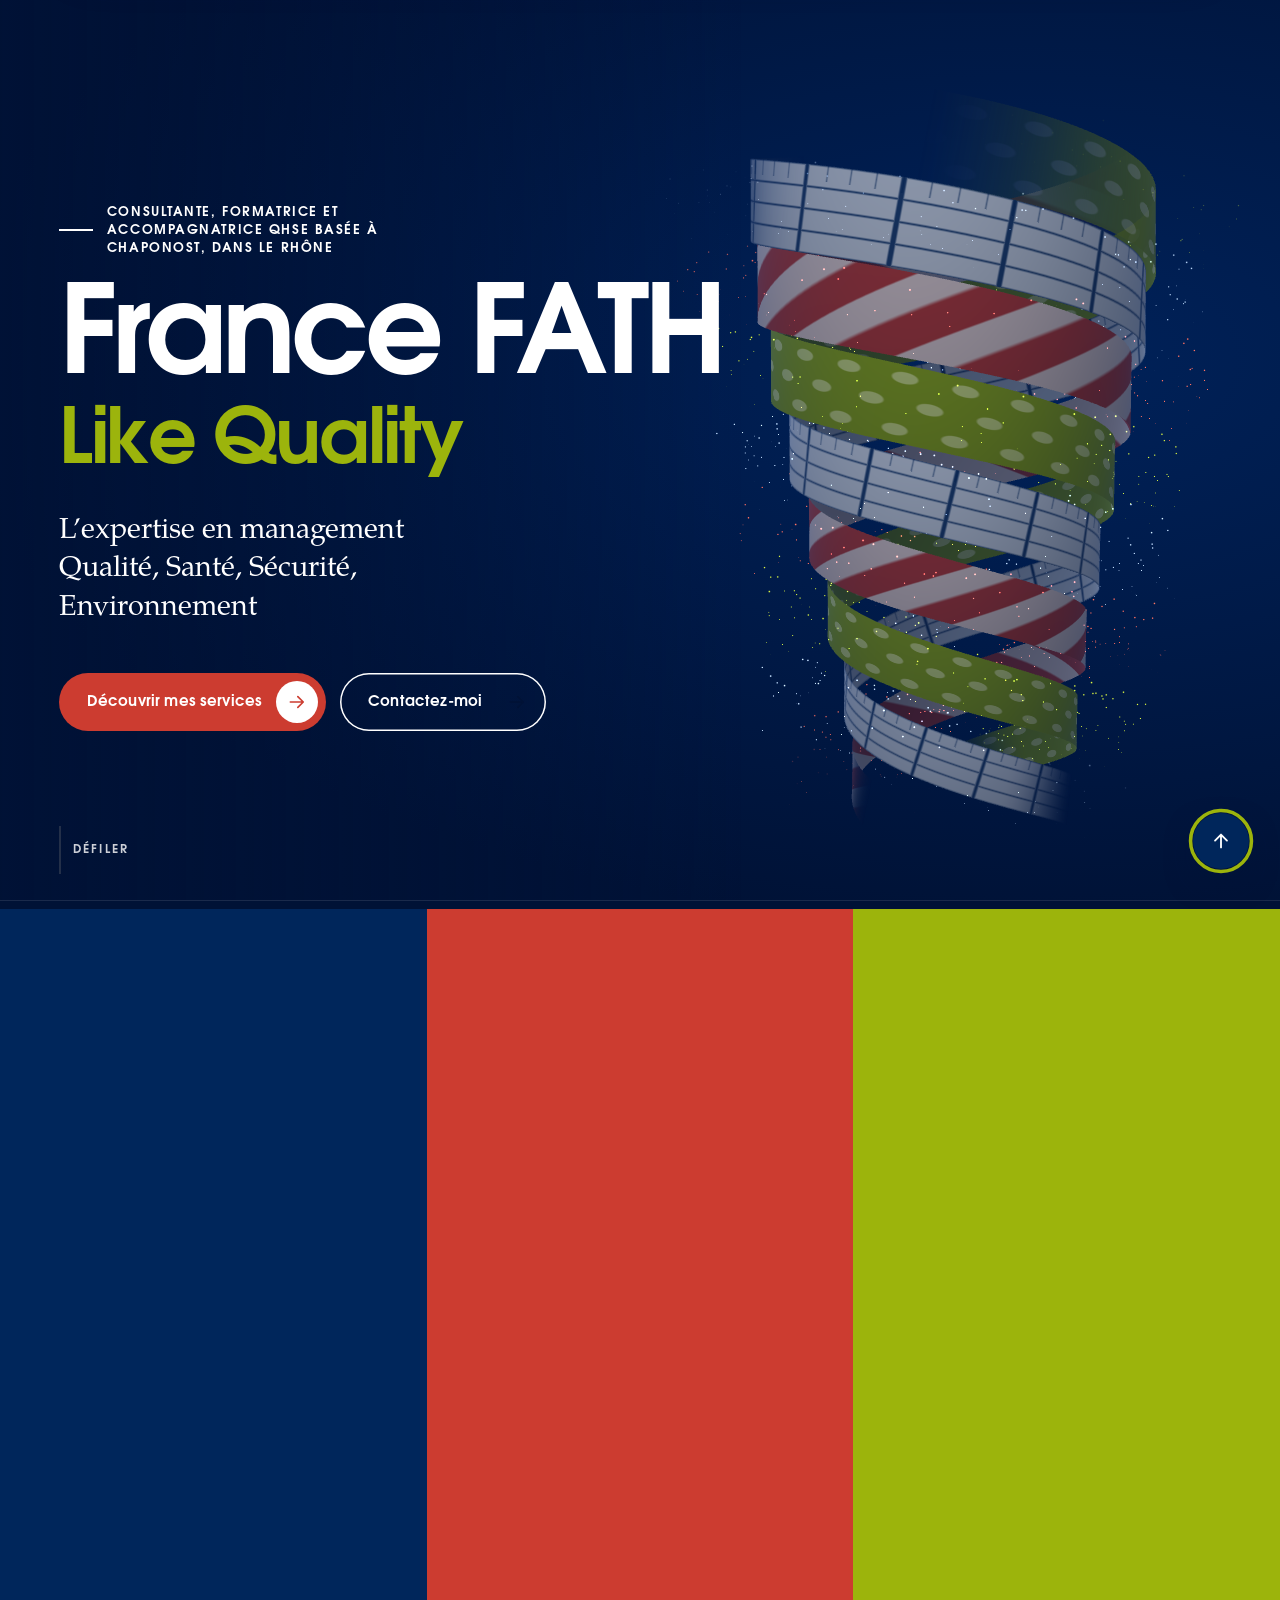
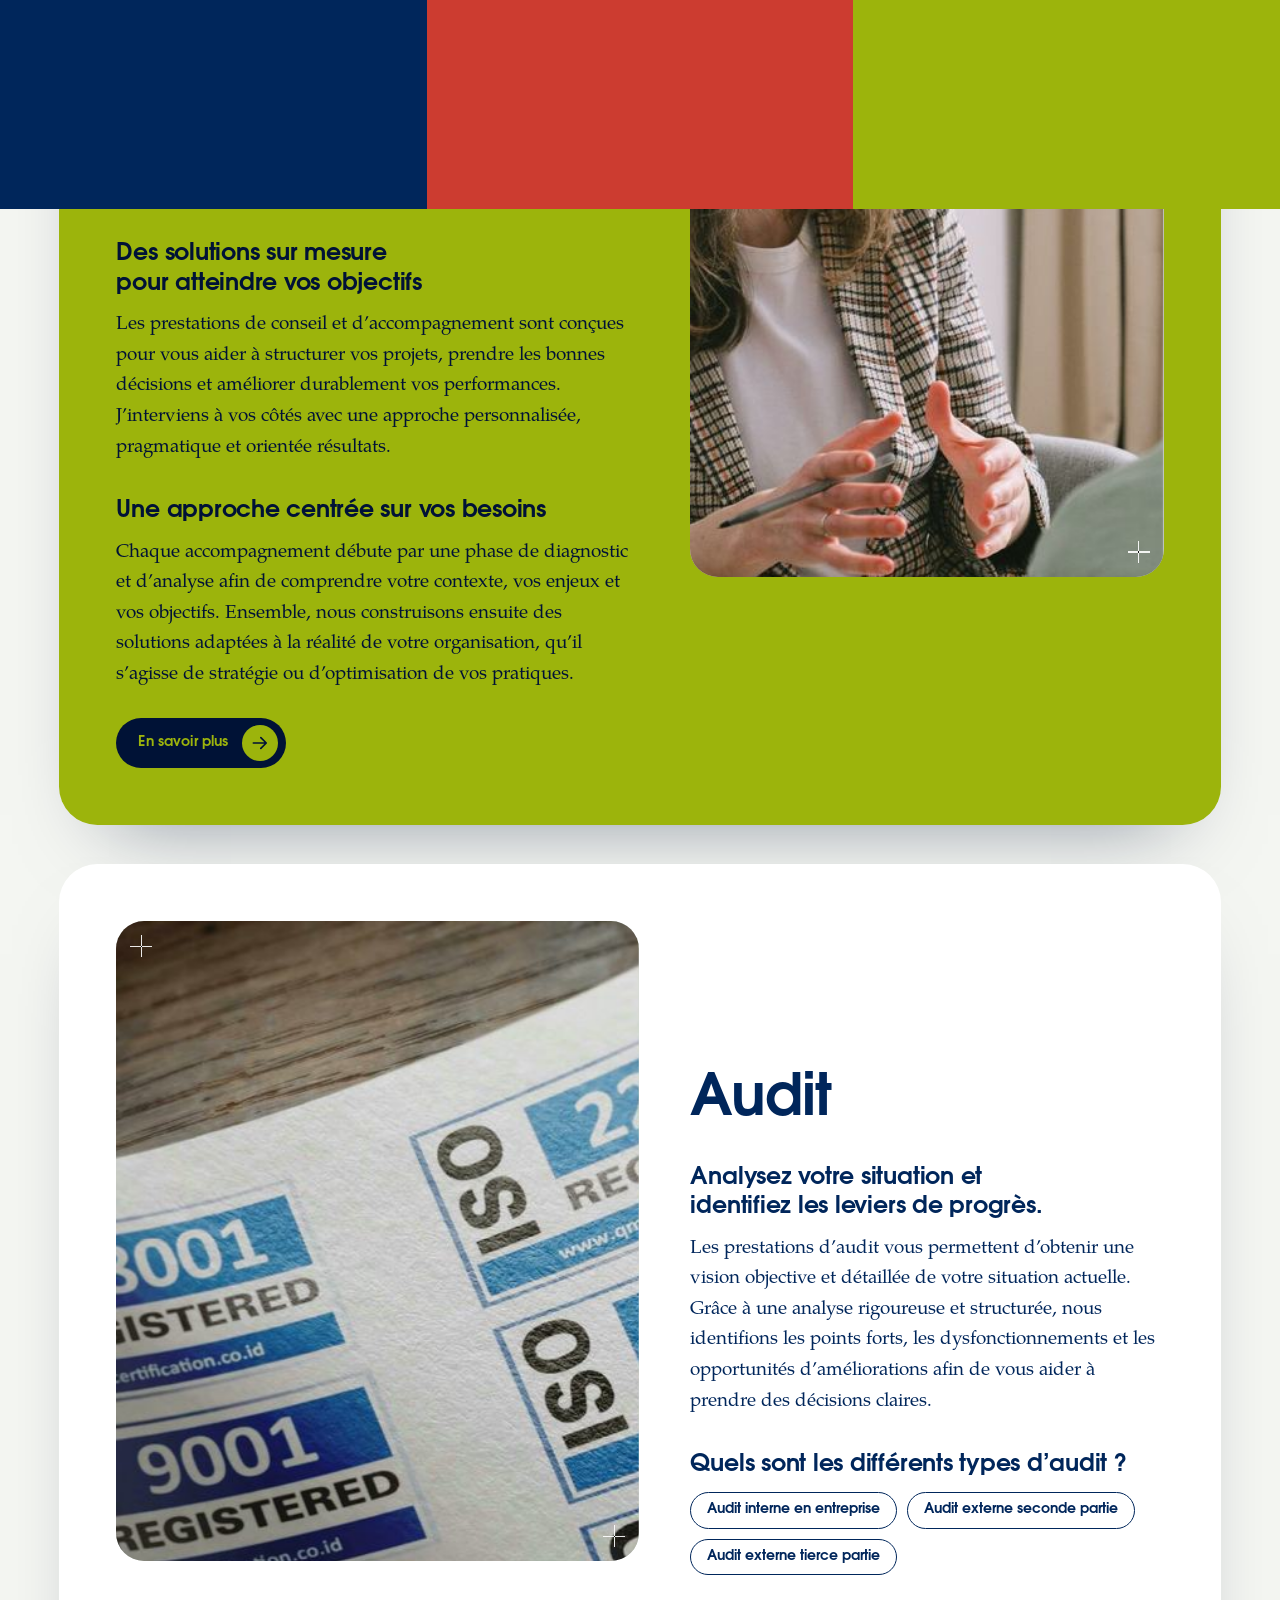
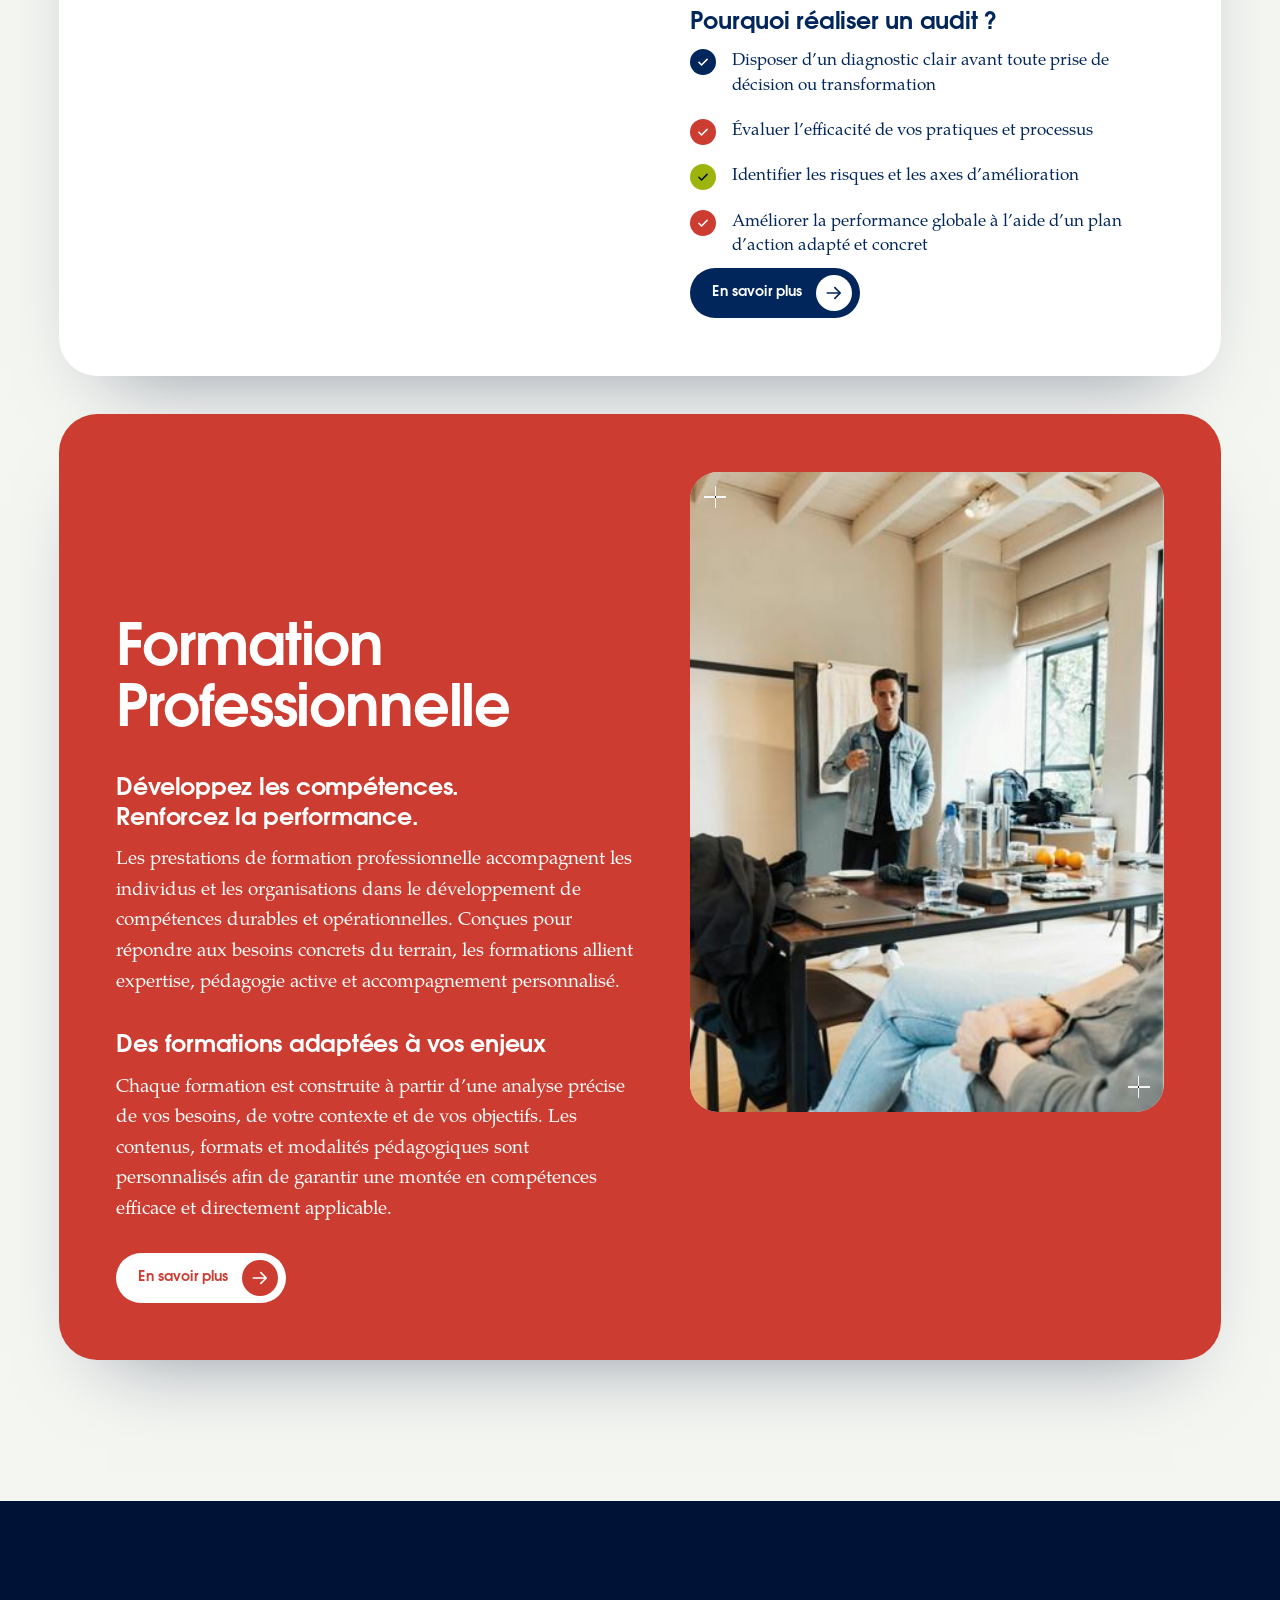
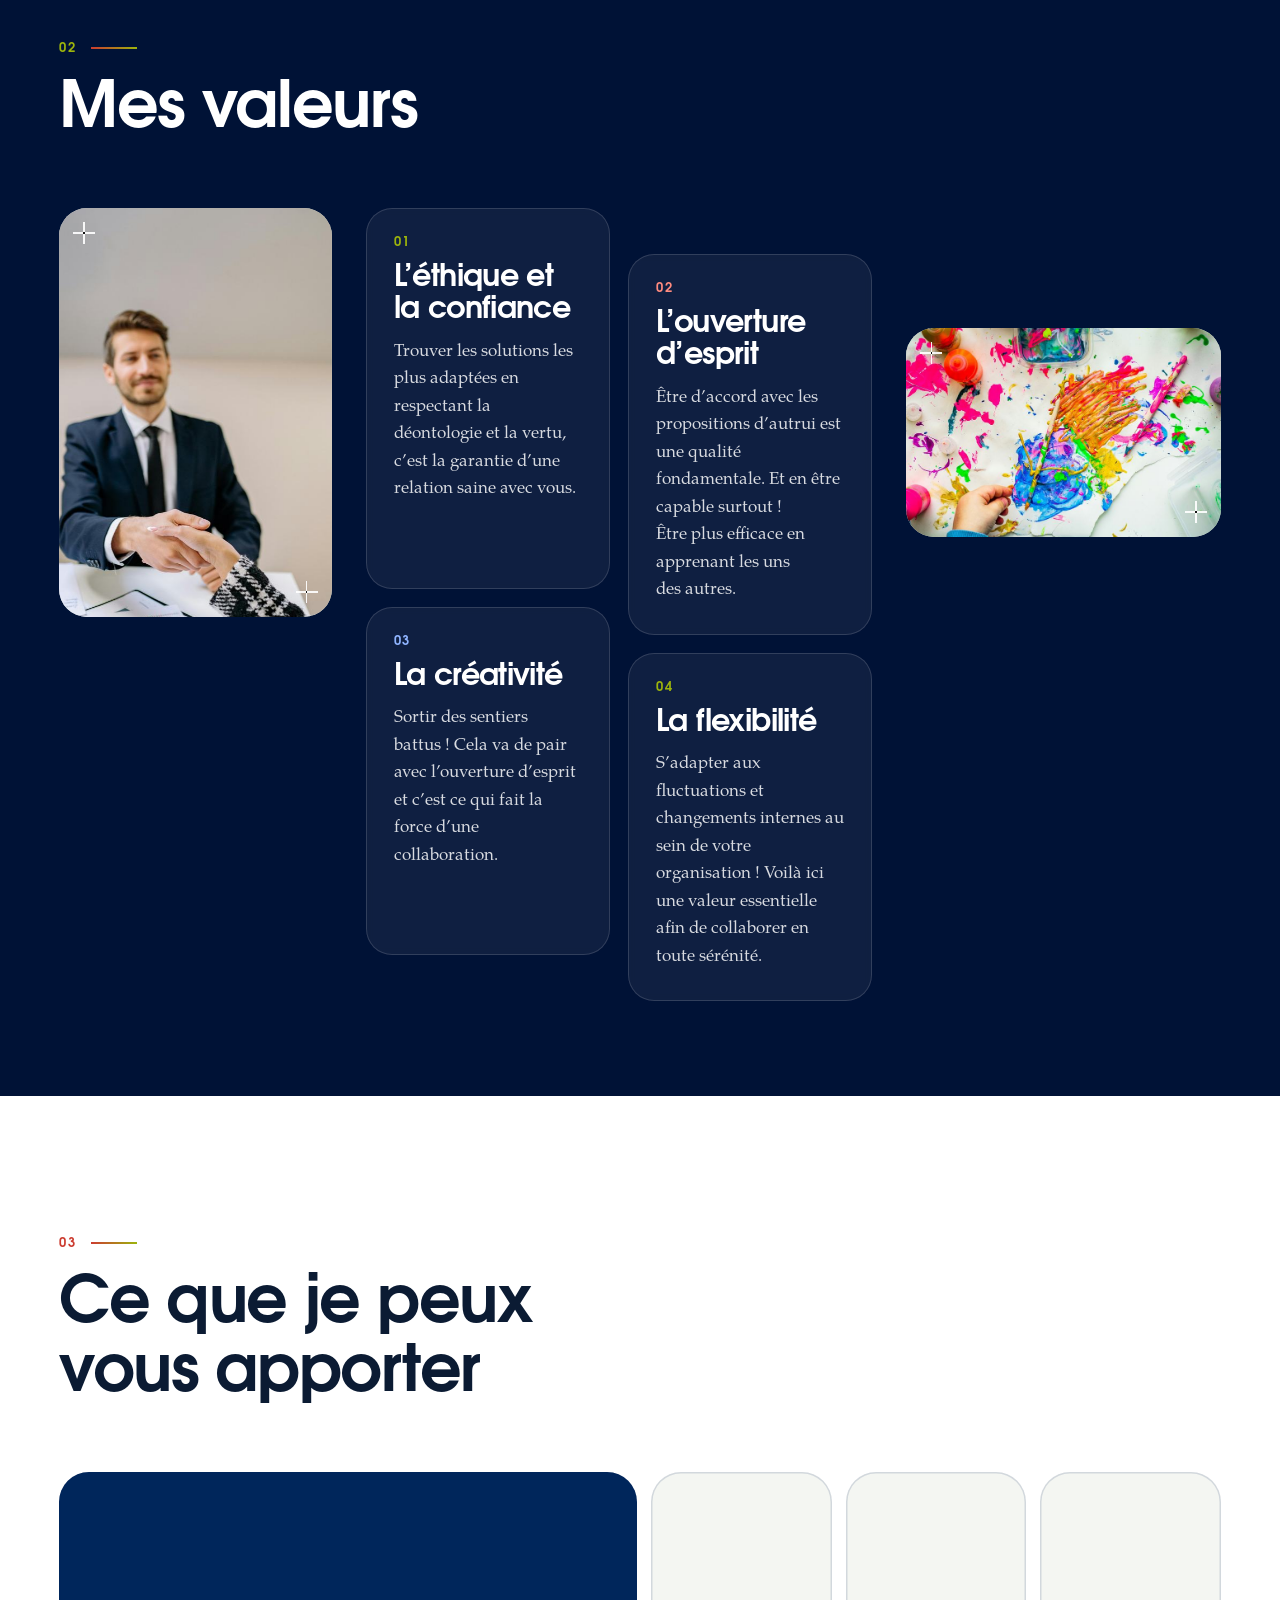
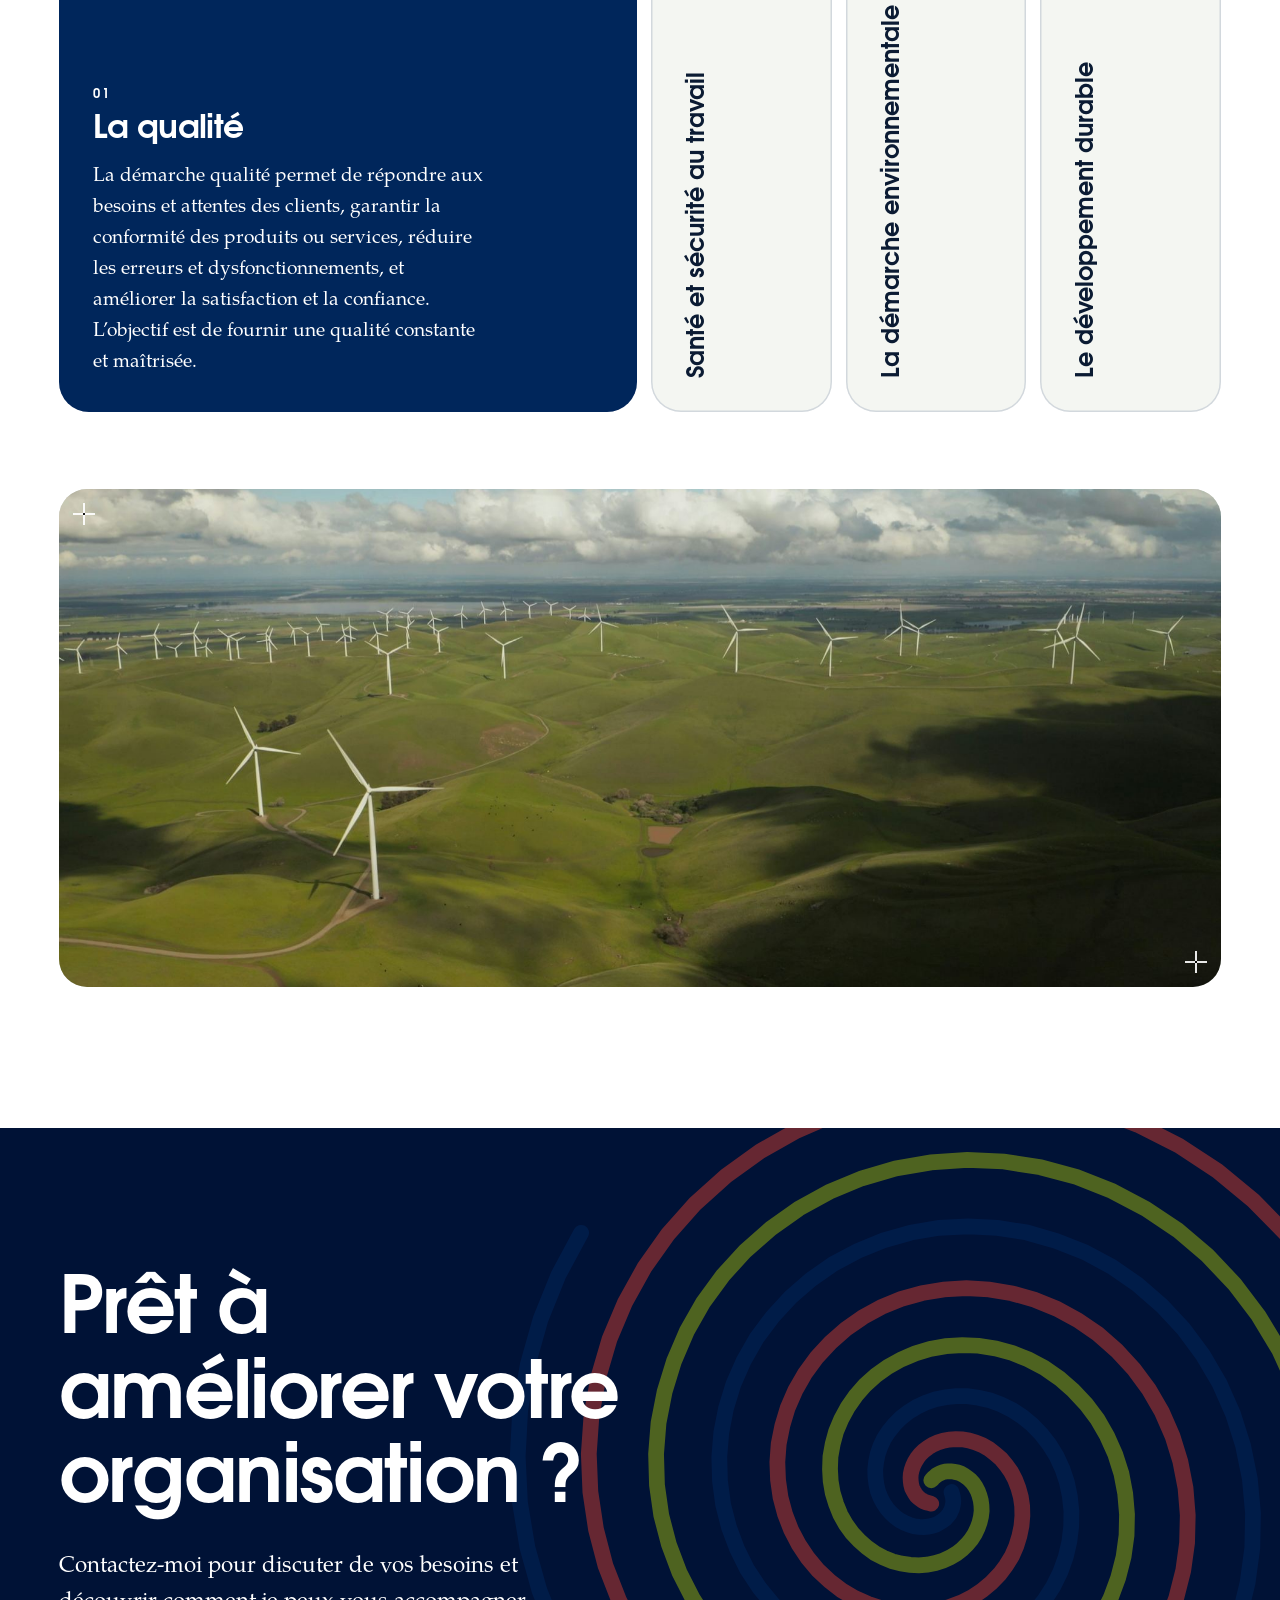
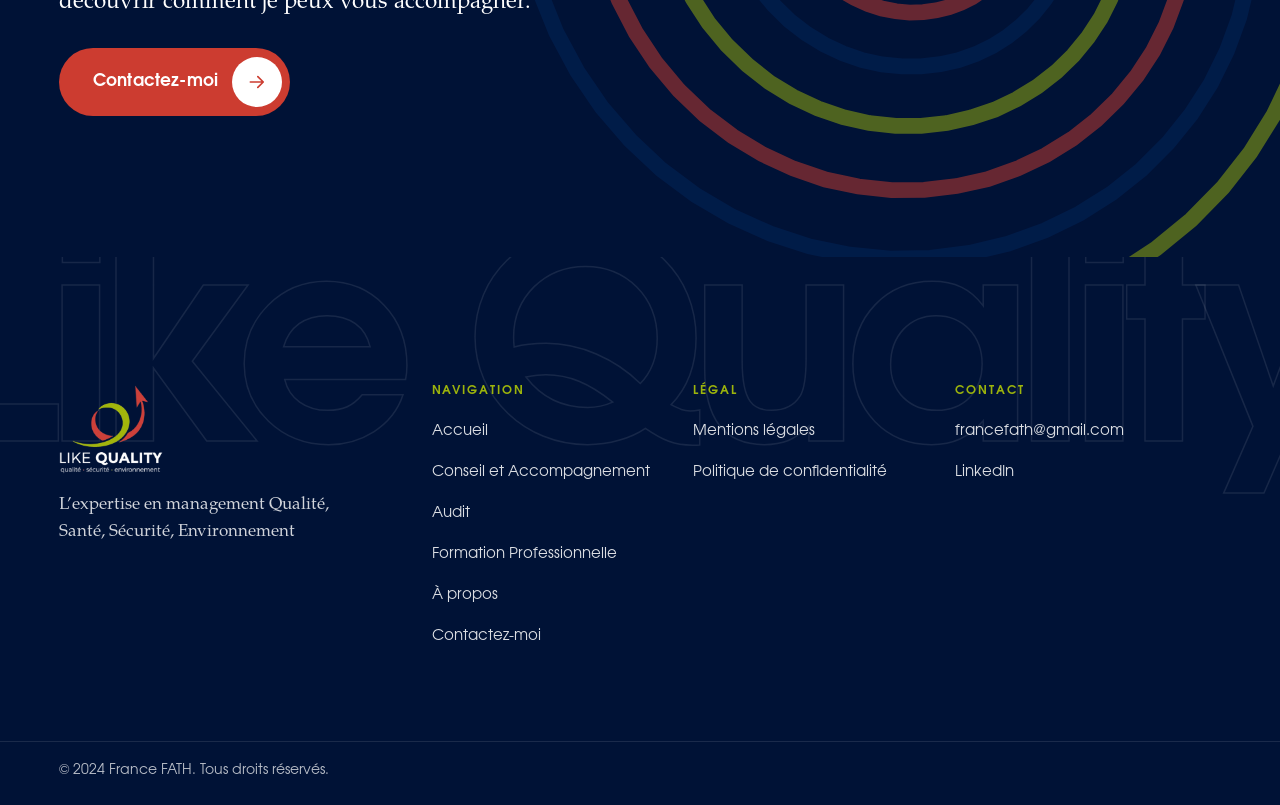
==== index.html @ 4ed0479d "import de tous les fichiers" ====
<!doctype html>
<html lang="fr" class="no-js">
<head>
<meta charset="utf-8">
<meta name="viewport" content="width=device-width, initial-scale=1, viewport-fit=cover">

<title>France FATH – Like Quality | Consultante QHSE à Chaponost (Rhône)</title>
<meta name="description" content="Consultante, formatrice et accompagnatrice QHSE à Chaponost (Rhône) : conseil, audit et formation en Qualité, Santé, Sécurité et Environnement.">
<meta name="theme-color" content="#001236">

<link rel="canonical" href="https://francefath.com/">
<meta property="og:type" content="website"><meta property="og:locale" content="fr_FR"><meta property="og:site_name" content="France FATH – Like Quality">
<meta property="og:title" content="France FATH – Like Quality | Consultante QHSE à Chaponost (Rhône)"><meta property="og:description" content="Consultante, formatrice et accompagnatrice QHSE à Chaponost (Rhône) : conseil, audit et formation en Qualité, Santé, Sécurité et Environnement."><meta property="og:url" content="https://francefath.com/"><meta property="og:image" content="https://francefath.com/images/og-image.png">
<meta property="og:image:width" content="1200"><meta property="og:image:height" content="630"><meta property="og:image:alt" content="France FATH – Like Quality : conseil, audit et formation QHSE">
<meta name="twitter:card" content="summary_large_image"><meta name="twitter:title" content="France FATH – Like Quality | Consultante QHSE à Chaponost (Rhône)"><meta name="twitter:description" content="Consultante, formatrice et accompagnatrice QHSE à Chaponost (Rhône) : conseil, audit et formation en Qualité, Santé, Sécurité et Environnement."><meta name="twitter:image" content="https://francefath.com/images/og-image.png">
<meta name="robots" content="index, follow, max-image-preview:large, max-snippet:-1, max-video-preview:-1">
<meta name="author" content="France FATH"><meta name="geo.region" content="FR-ARA"><meta name="geo.placename" content="Chaponost"><meta name="format-detection" content="telephone=no">
<link rel="alternate" hreflang="fr" href="https://francefath.com/"><link rel="alternate" hreflang="x-default" href="https://francefath.com/">
<link rel="icon" type="image/png" href="favicon-96x96.png" sizes="96x96"><link rel="icon" href="favicon.svg" type="image/svg+xml"><link rel="shortcut icon" href="favicon.ico"><link rel="manifest" href="site.webmanifest"><link rel="apple-touch-icon" href="apple-touch-icon.png">
<link rel="preload" href="fonts/texgyreadventor-bold.woff" as="font" type="font/woff" crossorigin>
<link rel="preload" href="fonts/texgyrepagella-regular.woff" as="font" type="font/woff" crossorigin>
<script>(function(d){d.className=d.className.replace('no-js','js');try{if(sessionStorage.getItem('lqT')){d.classList.add('is-arriving');sessionStorage.removeItem('lqT')}}catch(e){}})(document.documentElement)</script>
<link rel="stylesheet" href="css/site.css">
<script type="application/ld+json">{"@context":"https://schema.org","@graph":[{"@type":["ProfessionalService","LocalBusiness"],"@id":"https://francefath.com/#organization","name":"France FATH – Like Quality","alternateName":["Like Quality","France FATH"],"url":"https://francefath.com/","logo":{"@type":"ImageObject","url":"https://francefath.com/images/logo_like_quality.jpg"},"image":["https://francefath.com/images/og-image.png","https://francefath.com/images/og-image.png"],"email":"francefath@gmail.com","description":"Consultante, formatrice et accompagnatrice QHSE à Chaponost (Rhône) : conseil, audit et formation en Qualité, Santé, Sécurité et Environnement.","slogan":"L'expertise en management Qualité, Santé, Sécurité, Environnement","priceRange":"€€","address":{"@type":"PostalAddress","addressLocality":"Chaponost","postalCode":"69630","addressRegion":"Auvergne-Rhône-Alpes","addressCountry":"FR"},"areaServed":[{"@type":"AdministrativeArea","name":"Rhône"},{"@type":"AdministrativeArea","name":"Auvergne-Rhône-Alpes"},{"@type":"Country","name":"France"}],"founder":{"@id":"https://francefath.com/#person"},"employee":{"@id":"https://francefath.com/#person"},"sameAs":["https://www.linkedin.com/in/france-fath-42687960"],"contactPoint":{"@type":"ContactPoint","contactType":"customer service","email":"francefath@gmail.com","availableLanguage":"fr"},"knowsAbout":["Management de la qualité","Santé et sécurité au travail","Management environnemental","Responsabilité sociétale des entreprises (RSE)","Audit interne","ISO 9001","ISO 13485","ISO 14001","ISO 45001","ISO 26000","MASE","Qualiopi","DUERP","Formation professionnelle"],"hasOfferCatalog":{"@type":"OfferCatalog","name":"Prestations QHSE","itemListElement":[{"@type":"Offer","itemOffered":{"@id":"https://francefath.com/conseil-accompagnement.html#service"}},{"@type":"Offer","itemOffered":{"@id":"https://francefath.com/audit.html#service"}},{"@type":"Offer","itemOffered":{"@id":"https://francefath.com/formation-professionnelle.html#service"}}]}},{"@type":"Person","@id":"https://francefath.com/#person","name":"France Fath","jobTitle":"Consultante, formatrice et accompagnatrice QHSE","worksFor":{"@id":"https://francefath.com/#organization"},"url":"https://francefath.com/a-propos.html","image":"https://francefath.com/images/ppfrancefath.png","sameAs":["https://www.linkedin.com/in/france-fath-42687960"],"email":"francefath@gmail.com","address":{"@type":"PostalAddress","addressLocality":"Chaponost","addressCountry":"FR"},"knowsAbout":["Qualité","Santé et sécurité au travail","Environnement","RSE"]},{"@type":"WebSite","@id":"https://francefath.com/#website","url":"https://francefath.com/","name":"France FATH – Like Quality","inLanguage":"fr-FR","publisher":{"@id":"https://francefath.com/#organization"}},{"@type":"Service","@id":"https://francefath.com/conseil-accompagnement.html#service","name":"Conseil et Accompagnement","description":"Conseil et accompagnement QHSE sur mesure : diagnostic, recommandations, mise en œuvre et suivi des résultats pour dirigeants, PME et grandes organisations.","url":"https://francefath.com/conseil-accompagnement.html","provider":{"@id":"https://francefath.com/#organization"},"areaServed":{"@type":"Country","name":"France"},"serviceType":"Conseil et Accompagnement"},{"@type":"Service","@id":"https://francefath.com/audit.html#service","name":"Audit","description":"Audits organisationnels, de processus, de performance, de conformité et réglementaires : diagnostic objectif, rapport détaillé et recommandations concrètes.","url":"https://francefath.com/audit.html","provider":{"@id":"https://francefath.com/#organization"},"areaServed":{"@type":"Country","name":"France"},"serviceType":"Audit"},{"@type":"Service","@id":"https://francefath.com/formation-professionnelle.html#service","name":"Formation Professionnelle","description":"Formations professionnelles QHSE : Qualité, Santé-Sécurité, Environnement, ISO 9001, 14001, 45001, MASE, Qualiopi. En entreprise, à distance, hybride ou e-learning.","url":"https://francefath.com/formation-professionnelle.html","provider":{"@id":"https://francefath.com/#organization"},"areaServed":{"@type":"Country","name":"France"},"serviceType":"Formation Professionnelle"},{"@type":"WebPage","@id":"https://francefath.com/#webpage","url":"https://francefath.com/","name":"France FATH – Like Quality | Consultante QHSE à Chaponost (Rhône)","description":"Consultante, formatrice et accompagnatrice QHSE à Chaponost (Rhône) : conseil, audit et formation en Qualité, Santé, Sécurité et Environnement.","inLanguage":"fr-FR","isPartOf":{"@id":"https://francefath.com/#website"},"about":{"@id":"https://francefath.com/#organization"},"primaryImageOfPage":{"@type":"ImageObject","url":"https://francefath.com/images/og-image.png"},"breadcrumb":{"@id":"https://francefath.com/#breadcrumb"}},{"@type":"BreadcrumbList","@id":"https://francefath.com/#breadcrumb","itemListElement":[{"@type":"ListItem","position":1,"name":"Accueil","item":"https://francefath.com/"}]}]}</script>
</head>
<body data-page="home">
<a class="skip" href="#main">Aller au contenu</a>
<div class="curtain" aria-hidden="true"><i></i><i></i><i></i></div>
<header class="hdr" id="hdr">
  <div class="hdr__in">
    <a class="brand" href="index.html" aria-label="France FATH – Like Quality, accueil"><img class="brand__d" src="images/logo-lq.png" alt="" width="640" height="549"><img class="brand__l" src="images/logo-lq-light.png" alt="" width="640" height="549"></a>
    <nav class="nav" aria-label="Navigation principale"><a href="index.html" data-nav="home" aria-current="page" class="is-cur"><span>Accueil</span></a><a href="conseil-accompagnement.html" data-nav="conseil"><span>Conseil et Accompagnement</span></a><a href="audit.html" data-nav="audit"><span>Audit</span></a><a href="formation-professionnelle.html" data-nav="formation"><span>Formation Professionnelle</span></a><a href="a-propos.html" data-nav="apropos"><span>À propos</span></a><a href="contact.html" data-nav="contact"><span>Contactez-moi</span></a></nav>
    <div class="hdr__r">
      <button class="sbtn" type="button" data-search-open aria-label="Rechercher dans le site" aria-haspopup="dialog"><svg viewBox="0 0 24 24" aria-hidden="true"><circle cx="10.5" cy="10.5" r="6.5" fill="none" stroke="currentColor" stroke-width="2"/><path d="m15.5 15.5 5 5" stroke="currentColor" stroke-width="2" stroke-linecap="round"/></svg><span class="sbtn__t">Rechercher</span><kbd>Ctrl K</kbd></button>
      <button class="burger" type="button" aria-label="Ouvrir le menu" aria-expanded="false" aria-controls="menu"><i></i><i></i><i></i></button>
    </div>
  </div>
  <i class="hdr__prog" aria-hidden="true"></i>
</header>
<div class="menu" id="menu" aria-hidden="true" inert>
  <div class="menu__in"><nav aria-label="Menu mobile"><a href="index.html" aria-current="page"><span class="menu__n">01</span><span class="menu__l">Accueil</span></a><a href="conseil-accompagnement.html"><span class="menu__n">02</span><span class="menu__l">Conseil et Accompagnement</span></a><a href="audit.html"><span class="menu__n">03</span><span class="menu__l">Audit</span></a><a href="formation-professionnelle.html"><span class="menu__n">04</span><span class="menu__l">Formation Professionnelle</span></a><a href="a-propos.html"><span class="menu__n">05</span><span class="menu__l">À propos</span></a><a href="contact.html"><span class="menu__n">06</span><span class="menu__l">Contactez-moi</span></a></nav>
  <div class="menu__f"><a href="mailto:francefath@gmail.com">francefath@gmail.com</a><a href="https://www.linkedin.com/in/france-fath-42687960" target="_blank" rel="noopener noreferrer">LinkedIn</a></div></div>
  <svg class="spiral spiral--menu" viewBox="0 0 400 400" aria-hidden="true" focusable="false"><path d="M206.0 200.0L206.2 200.7L206.4 201.4L206.6 202.2L206.7 203.1L206.8 204.1L206.7 205.1L206.5 206.2L206.2 207.4L205.7 208.5L205.1 209.7L204.2 210.8L203.2 211.9L202.0 212.8L200.6 213.7L199.1 214.5L197.4 215.0L195.6 215.4L193.6 215.6L191.5 215.5L189.4 215.2L187.3 214.6L185.1 213.7L183.0 212.6L181.0 211.1L179.1 209.3L177.3 207.3L175.7 204.9L174.4 202.4L173.3 199.6L172.6 196.5L172.2 193.3L172.1 190.0L172.5 186.6L173.2 183.2L174.4 179.7L176.0 176.3L178.1 173.1L180.6 170.0L183.5 167.1L186.8 164.5L190.5 162.2L194.5 160.3L198.8 158.8L203.4 157.9L208.1 157.4L213.0 157.4L218.0 158.1L223.1 159.3L228.0 161.1L232.9 163.5L237.5 166.5L241.9 170.1L245.9 174.3L249.5 178.9L252.7 184.1L255.3 189.7L257.3 195.7L258.6 202.0L259.3 208.5L259.2 215.2L258.4 222.0L256.8 228.8L254.4 235.5L251.2 242.0L247.2 248.2L242.5 254.0L237.0 259.4L230.9 264.3L224.2 268.5L216.9 272.0L209.1 274.7L201.0 276.5L192.5 277.5L183.9 277.5L175.1 276.6L166.4 274.7L157.8 271.7L149.4 267.8L141.4 262.9L133.9 257.1L127.0 250.3L120.7 242.7L115.2 234.4L110.7 225.3L107.1 215.7L104.5 205.6L103.1 195.1L102.8 184.4L103.7 173.5L105.8 162.7L109.1 152.0L113.7 141.6L119.4 131.6L126.4 122.2L134.4 113.5L143.4 105.7L153.4 98.7L164.2 92.9L175.7 88.2L187.9 84.7L200.5 82.6L213.4 81.9L226.5 82.6L239.6 84.7L252.5 88.4L265.2 93.4L277.3 99.9L288.7 107.8L299.4 117.1L309.1 127.5L317.7 139.1L325.1 151.7L331.1 165.2L335.6 179.4L338.6 194.2L340.0 209.4L339.7 224.8L337.6 240.3L333.9 255.6L328.4 270.6L321.3 285.1L312.5 298.8L302.2 311.6L290.4 323.4L277.3 333.8L262.9 342.9L247.5 350.4L231.2 356.3L214.1 360.4L196.6 362.6L178.7 362.9L160.8 361.2L142.9 357.5L125.4 351.8L108.5 344.2L92.3 334.7L77.1 323.4L63.2 310.3L50.6 295.7L39.6 279.6L30.3 262.3L22.9 243.9L17.5 224.6L14.2 204.7L13.2 184.3L14.3 163.8L17.7 143.3L23.4 123.1L31.3 103.6L41.4 84.8" fill="none" stroke="#00265B" stroke-width="7" stroke-linecap="round" pathLength="1"/><path d="M197.0 205.2L196.3 205.0L195.6 204.8L194.8 204.6L193.9 204.3L193.1 203.8L192.2 203.2L191.3 202.5L190.5 201.7L189.8 200.7L189.1 199.5L188.5 198.3L188.1 196.8L187.9 195.3L187.8 193.7L187.9 192.0L188.3 190.2L188.9 188.4L189.7 186.7L190.8 184.9L192.1 183.2L193.7 181.7L195.5 180.3L197.6 179.0L199.9 178.0L202.4 177.2L205.1 176.7L207.9 176.5L210.8 176.6L213.7 177.1L216.7 178.0L219.7 179.2L222.6 180.8L225.3 182.9L228.0 185.2L230.3 188.0L232.5 191.1L234.3 194.5L235.7 198.2L236.8 202.2L237.4 206.3L237.5 210.6L237.1 215.1L236.2 219.5L234.8 224.0L232.9 228.4L230.3 232.6L227.3 236.6L223.7 240.3L219.7 243.7L215.2 246.7L210.2 249.2L204.9 251.2L199.3 252.6L193.5 253.4L187.4 253.6L181.3 253.0L175.1 251.8L169.0 249.8L163.0 247.1L157.2 243.7L151.8 239.6L146.7 234.8L142.1 229.3L138.1 223.3L134.7 216.8L132.0 209.8L130.0 202.3L128.9 194.6L128.6 186.7L129.2 178.6L130.8 170.6L133.2 162.6L136.6 154.8L140.9 147.3L146.1 140.2L152.2 133.6L159.0 127.6L166.6 122.3L174.8 117.8L183.6 114.2L192.9 111.6L202.6 110.0L212.6 109.4L222.7 110.0L232.9 111.7L242.9 114.5L252.7 118.5L262.1 123.6L271.1 129.8L279.4 137.1L287.0 145.3L293.7 154.4L299.5 164.4L304.2 175.1L307.7 186.4L310.0 198.2L311.0 210.3L310.7 222.6L309.0 234.9L305.9 247.1L301.4 259.1L295.6 270.7L288.4 281.7L280.0 291.9L270.4 301.3L259.7 309.7L248.0 316.9L235.4 322.9L222.1 327.6L208.2 330.7L193.9 332.4L179.3 332.5L164.6 330.9L150.0 327.8L135.7 322.9L121.9 316.5L108.7 308.5L96.3 299.1L84.9 288.2L74.6 275.9L65.7 262.5L58.2 248.1L52.2 232.7L48.0 216.6L45.5 200.0L44.8 183.0L46.0 165.9L49.1 148.8L54.0 132.1L60.9 115.8L69.6 100.1L80.0 85.4L92.1 71.8L105.8 59.5L120.9 48.6L137.2 39.4L154.6 31.9L172.9 26.3L191.8 22.8L211.2 21.3L230.9 21.9L250.5 24.7L269.9 29.7L288.8 36.8L307.0 46.0L324.2 57.3L340.2 70.5L354.9 85.5L367.9 102.2L379.1 120.3" fill="none" stroke="#CC3C30" stroke-width="7" stroke-linecap="round" pathLength="1"/><path d="M197.0 194.8L197.5 194.3L198.0 193.7L198.6 193.2L199.3 192.6L200.2 192.1L201.1 191.6L202.1 191.2L203.3 190.9L204.5 190.8L205.8 190.8L207.2 191.0L208.7 191.3L210.1 191.8L211.6 192.6L213.0 193.6L214.3 194.7L215.6 196.1L216.7 197.7L217.7 199.6L218.4 201.5L219.0 203.7L219.3 206.0L219.4 208.4L219.1 210.9L218.5 213.5L217.6 216.0L216.4 218.5L214.8 221.0L212.9 223.3L210.7 225.5L208.2 227.4L205.3 229.1L202.2 230.5L198.8 231.6L195.2 232.3L191.5 232.6L187.6 232.4L183.7 231.8L179.7 230.8L175.8 229.2L172.0 227.2L168.4 224.6L165.0 221.6L161.8 218.2L159.0 214.3L156.6 210.0L154.7 205.3L153.2 200.4L152.3 195.2L152.0 189.8L152.2 184.3L153.2 178.7L154.7 173.1L157.0 167.6L159.9 162.3L163.4 157.3L167.6 152.5L172.4 148.2L177.7 144.4L183.6 141.1L189.9 138.4L196.5 136.4L203.5 135.2L210.8 134.7L218.1 135.0L225.6 136.2L233.0 138.2L240.2 141.1L247.2 144.8L253.9 149.4L260.1 154.8L265.8 160.9L270.9 167.7L275.2 175.2L278.8 183.3L281.5 191.8L283.2 200.7L284.0 209.9L283.8 219.3L282.5 228.7L280.1 238.1L276.7 247.3L272.2 256.2L266.6 264.7L260.1 272.6L252.6 279.9L244.2 286.4L235.1 292.0L225.3 296.7L214.8 300.2L203.9 302.7L192.6 303.9L181.1 303.9L169.5 302.7L157.9 300.1L146.6 296.2L135.6 291.0L125.1 284.6L115.3 276.9L106.2 268.1L98.1 258.3L91.0 247.4L85.1 235.8L80.4 223.3L77.0 210.3L75.1 196.9L74.7 183.1L75.8 169.2L78.5 155.4L82.7 141.8L88.4 128.5L95.6 115.8L104.3 103.9L114.3 92.9L125.7 82.9L138.1 74.1L151.7 66.6L166.1 60.6L181.2 56.2L196.9 53.5L213.0 52.4L229.3 53.1L245.6 55.7L261.6 60.0L277.3 66.2L292.3 74.1L306.5 83.6L319.8 94.9L331.8 107.6L342.5 121.7L351.7 137.0L359.2 153.4L364.9 170.7L368.8 188.7L370.7 207.2L370.5 225.9L368.3 244.7L364.0 263.3L357.6 281.5L349.2 299.1L338.8 315.8L326.6 331.4L312.5 345.7L296.9 358.5L279.8 369.7L261.5 378.9L242.0 386.2L221.7 391.4L200.8 394.3L179.5 394.9" fill="none" stroke="#9CB40C" stroke-width="7" stroke-linecap="round" pathLength="1"/></svg>
</div>
<div class="search" id="search" role="dialog" aria-modal="true" aria-label="Rechercher dans le site" aria-hidden="true" hidden>
  <div class="search__bd" data-search-close></div>
  <div class="search__box">
    <div class="search__top"><svg viewBox="0 0 24 24" aria-hidden="true"><circle cx="10.5" cy="10.5" r="6.5" fill="none" stroke="currentColor" stroke-width="2"/><path d="m15.5 15.5 5 5" stroke="currentColor" stroke-width="2" stroke-linecap="round"/></svg><input type="search" id="q" placeholder="Rechercher un mot-clé : audit, ISO 9001, RSE…" autocomplete="off" spellcheck="false" aria-label="Mot-clé" aria-controls="sres"><button type="button" class="search__x" data-search-close aria-label="Fermer la recherche"><svg viewBox="0 0 24 24" aria-hidden="true"><path d="m6 6 12 12M18 6 6 18" stroke="currentColor" stroke-width="2" stroke-linecap="round"/></svg></button></div>
    <div class="search__res" id="sres" role="listbox" aria-live="polite"></div>
    <div class="search__ft"><span><kbd>↑</kbd><kbd>↓</kbd> naviguer</span><span><kbd>↵</kbd> ouvrir</span><span><kbd>Échap</kbd> fermer</span></div>
  </div>
</div>
<main id="main">
<section class="hero hero--home" id="top" data-theme="dark">
  <div class="hero__gl"><canvas data-scene="helix" aria-hidden="true"></canvas></div>
  <div class="hero__veil"></div>
  <div class="wrap hero__in">
    <p class="eyebrow" data-r>Consultante, Formatrice et Accompagnatrice QHSE basée à Chaponost, dans le Rhône</p>
    <h1 class="hero__t"><span class="h1a" data-r="words">France FATH</span><span class="h1b" data-r="chars">Like Quality</span></h1>
    <p class="hero__s" data-r>L’expertise en management Qualité, Santé, Sécurité, Environnement</p>
    <div class="hero__cta" data-r><a class="btn " href="#services" data-magnet><span class="btn__bg"></span><span class="btn__t">Découvrir mes services</span><span class="btn__i"><svg viewBox="0 0 24 24" aria-hidden="true"><path d="M4 12h15M13 5.5 19.5 12 13 18.5" fill="none" stroke="currentColor" stroke-width="2" stroke-linecap="round" stroke-linejoin="round"/></svg></span></a><a class="btn btn--ghost" href="contact.html" data-magnet><span class="btn__bg"></span><span class="btn__t">Contactez-moi</span><span class="btn__i"><svg viewBox="0 0 24 24" aria-hidden="true"><path d="M4 12h15M13 5.5 19.5 12 13 18.5" fill="none" stroke="currentColor" stroke-width="2" stroke-linecap="round" stroke-linejoin="round"/></svg></span></a></div>
  </div>
  <a class="cue" href="#s1" aria-label="Défiler vers le contenu"><span class="cue__l"></span><span class="cue__t">Défiler</span></a>
</section><div class="band" data-theme="dark"><div class="mq mq--big" aria-hidden="true"><div class="mq__tr"><div class="mq__g"><span>Qualité</span><i class="mq__d"></i><span>Santé et sécurité</span><i class="mq__d"></i><span>Environnement</span><i class="mq__d"></i><span>Responsabilité sociétale</span><i class="mq__d"></i><span>Qualité</span><i class="mq__d"></i><span>Santé et sécurité</span><i class="mq__d"></i><span>Environnement</span><i class="mq__d"></i><span>Responsabilité sociétale</span><i class="mq__d"></i></div><div class="mq__g"><span>Qualité</span><i class="mq__d"></i><span>Santé et sécurité</span><i class="mq__d"></i><span>Environnement</span><i class="mq__d"></i><span>Responsabilité sociétale</span><i class="mq__d"></i><span>Qualité</span><i class="mq__d"></i><span>Santé et sécurité</span><i class="mq__d"></i><span>Environnement</span><i class="mq__d"></i><span>Responsabilité sociétale</span><i class="mq__d"></i></div></div></div></div><section id="services" class="sec sec--services" data-theme="light" data-s1><span id="s1" class="anc"></span><div class="wrap"><header class="sh"><span class="sh__n" data-r>01<i></i></span><h2 class="sh__t" data-r="words">Découvrez mes services</h2></header></div><div class="stack">
<article class="svc svc--conseil" style="--i:0" data-stack>
  <div class="svc__in">
    <div class="svc__txt">
      <span class="svc__n" data-r>01</span>
      <h3 class="svc__t" data-r="words">Conseil et Accompagnement</h3>
      <h4 class="svc__h" data-r>Des solutions sur mesure pour atteindre vos objectifs</h4>
      <p data-r>Les prestations de conseil et d’accompagnement sont conçues pour vous aider à structurer vos projets, prendre les bonnes décisions et améliorer durablement vos performances. J’interviens à vos côtés avec une approche personnalisée, pragmatique et orientée résultats.</p>
      <h4 class="svc__h" data-r>Une approche centrée sur vos besoins</h4>
      <p data-r>Chaque accompagnement débute par une phase de diagnostic et d’analyse afin de comprendre votre contexte, vos enjeux et vos objectifs. Ensemble, nous construisons ensuite des solutions adaptées à la réalité de votre organisation, qu’il s’agisse de stratégie ou d’optimisation de vos pratiques.</p>
      
      <div data-r><a class="btn btn--sm" href="conseil-accompagnement.html" data-magnet><span class="btn__bg"></span><span class="btn__t">En savoir plus</span><span class="btn__i"><svg viewBox="0 0 24 24" aria-hidden="true"><path d="M4 12h15M13 5.5 19.5 12 13 18.5" fill="none" stroke="currentColor" stroke-width="2" stroke-linecap="round" stroke-linejoin="round"/></svg></span></a></div>
    </div>
    <figure class="media svc__m" data-r="mask" style="--ar:1536/1024"><div class="media__in" data-parallax-img="0.12"><img class="" src="images/sm/conseil_accompagnement.jpg" srcset="images/sm/conseil_accompagnement.jpg 900w, images/conseil_accompagnement.jpg 1536w" sizes="(min-width: 1024px) 42vw, 92vw" width="1536" height="1024" alt="Une consultante échange avec une cliente lors d'un entretien de conseil" loading="lazy" decoding="async"></div><i class="reg reg--tl" aria-hidden="true"></i><i class="reg reg--br" aria-hidden="true"></i></figure>
  </div>
</article>
<article class="svc svc--audit" style="--i:1" data-stack>
  <div class="svc__in">
    <div class="svc__txt">
      <span class="svc__n" data-r>02</span>
      <h3 class="svc__t" data-r="words">Audit</h3>
      <h4 class="svc__h" data-r>Analysez votre situation et identifiez les leviers de progrès.</h4>
      <p data-r>Les prestations d’audit vous permettent d’obtenir une vision objective et détaillée de votre situation actuelle. Grâce à une analyse rigoureuse et structurée, nous identifions les points forts, les dysfonctionnements et les opportunités d’améliorations afin de vous aider à prendre des décisions claires.</p>
      <h4 class="svc__h" data-r>Quels sont les différents types d’audit ?</h4>
      <ul class="tags" data-r><li>Audit interne en entreprise</li><li>Audit externe seconde partie</li><li>Audit externe tierce partie</li></ul>
      <h4 class="svc__h" data-r>Pourquoi réaliser un audit ?</h4><ul class="chk chk--sm"><li data-r style="--i:0"><i class="chk__m"><svg viewBox="0 0 24 24" aria-hidden="true"><path d="m5 12.5 4.5 4.5L19 7.5" fill="none" stroke="currentColor" stroke-width="2.6" stroke-linecap="round" stroke-linejoin="round" pathLength="1"/></svg></i><span>Disposer d’un diagnostic clair avant toute prise de décision ou transformation</span></li><li data-r style="--i:1"><i class="chk__m"><svg viewBox="0 0 24 24" aria-hidden="true"><path d="m5 12.5 4.5 4.5L19 7.5" fill="none" stroke="currentColor" stroke-width="2.6" stroke-linecap="round" stroke-linejoin="round" pathLength="1"/></svg></i><span>Évaluer l’efficacité de vos pratiques et processus</span></li><li data-r style="--i:2"><i class="chk__m"><svg viewBox="0 0 24 24" aria-hidden="true"><path d="m5 12.5 4.5 4.5L19 7.5" fill="none" stroke="currentColor" stroke-width="2.6" stroke-linecap="round" stroke-linejoin="round" pathLength="1"/></svg></i><span>Identifier les risques et les axes d’amélioration</span></li><li data-r style="--i:3"><i class="chk__m"><svg viewBox="0 0 24 24" aria-hidden="true"><path d="m5 12.5 4.5 4.5L19 7.5" fill="none" stroke="currentColor" stroke-width="2.6" stroke-linecap="round" stroke-linejoin="round" pathLength="1"/></svg></i><span>Améliorer la performance globale à l’aide d’un plan d’action adapté et concret</span></li></ul>
      <div data-r><a class="btn btn--sm" href="audit.html" data-magnet><span class="btn__bg"></span><span class="btn__t">En savoir plus</span><span class="btn__i"><svg viewBox="0 0 24 24" aria-hidden="true"><path d="M4 12h15M13 5.5 19.5 12 13 18.5" fill="none" stroke="currentColor" stroke-width="2" stroke-linecap="round" stroke-linejoin="round"/></svg></span></a></div>
    </div>
    <figure class="media svc__m" data-r="mask" style="--ar:1536/1024"><div class="media__in" data-parallax-img="0.12"><img class="" src="images/sm/audit.jpg" srcset="images/sm/audit.jpg 900w, images/audit.jpg 1536w" sizes="(min-width: 1024px) 42vw, 92vw" width="1536" height="1024" alt="Planche d'étiquettes de certification ISO 9001, 14001, 18001, 22000 et 27001" loading="lazy" decoding="async"></div><i class="scanline" aria-hidden="true"></i><i class="reg reg--tl" aria-hidden="true"></i><i class="reg reg--br" aria-hidden="true"></i></figure>
  </div>
</article>
<article class="svc svc--formation" style="--i:2" data-stack>
  <div class="svc__in">
    <div class="svc__txt">
      <span class="svc__n" data-r>03</span>
      <h3 class="svc__t" data-r="words">Formation Professionnelle</h3>
      <h4 class="svc__h" data-r>Développez les compétences. Renforcez la performance.</h4>
      <p data-r>Les prestations de formation professionnelle accompagnent les individus et les organisations dans le développement de compétences durables et opérationnelles. Conçues pour répondre aux besoins concrets du terrain, les formations allient expertise, pédagogie active et accompagnement personnalisé.</p>
      <h4 class="svc__h" data-r>Des formations adaptées à vos enjeux</h4>
      <p data-r>Chaque formation est construite à partir d’une analyse précise de vos besoins, de votre contexte et de vos objectifs. Les contenus, formats et modalités pédagogiques sont personnalisés afin de garantir une montée en compétences efficace et directement applicable.</p>
      
      <div data-r><a class="btn btn--sm" href="formation-professionnelle.html" data-magnet><span class="btn__bg"></span><span class="btn__t">En savoir plus</span><span class="btn__i"><svg viewBox="0 0 24 24" aria-hidden="true"><path d="M4 12h15M13 5.5 19.5 12 13 18.5" fill="none" stroke="currentColor" stroke-width="2" stroke-linecap="round" stroke-linejoin="round"/></svg></span></a></div>
    </div>
    <figure class="media svc__m" data-r="mask" style="--ar:1536/1024"><div class="media__in" data-parallax-img="0.12"><img class="" src="images/sm/formation_professionnelle.jpg" srcset="images/sm/formation_professionnelle.jpg 900w, images/formation_professionnelle.jpg 1536w" sizes="(min-width: 1024px) 42vw, 92vw" width="1536" height="1024" alt="Un formateur anime une session de formation dans un loft lumineux" loading="lazy" decoding="async"></div><i class="reg reg--tl" aria-hidden="true"></i><i class="reg reg--br" aria-hidden="true"></i></figure>
  </div>
</article></div></section><section id="valeurs" class="sec sec--values mm-dark" data-theme="dark"><div class="wrap"><header class="sh"><span class="sh__n" data-r>02<i></i></span><h2 class="sh__t" data-r="words">Mes valeurs</h2></header>
      <div class="vals">
        <div class="vals__img1"><figure class="media " data-r="mask" style="--ar:1280/1920"><div class="media__in" data-parallax-img="0.18"><img class="" src="images/sm/valeurs.jpg" srcset="images/sm/valeurs.jpg 600w, images/valeurs.jpg 1280w" sizes="(min-width: 1024px) 28vw, 70vw" width="1280" height="1920" alt="Une poignée de main entre un homme en costume et une femme, symbole de confiance" loading="lazy" decoding="async"></div><i class="reg reg--tl" aria-hidden="true"></i><i class="reg reg--br" aria-hidden="true"></i></figure></div>
        <ol class="vals__l"><li class="val" data-r style="--i:0"><span class="val__n">01</span><h3>L’éthique et la confiance</h3><p>Trouver les solutions les plus adaptées en respectant la déontologie et la vertu, c’est la garantie d’une relation saine avec vous.</p></li><li class="val" data-r style="--i:1"><span class="val__n">02</span><h3>L’ouverture d’esprit</h3><p>Être d’accord avec les propositions d’autrui est une qualité fondamentale. Et en être capable surtout ! Être plus efficace en apprenant les uns des autres.</p></li><li class="val" data-r style="--i:2"><span class="val__n">03</span><h3>La créativité</h3><p>Sortir des sentiers battus ! Cela va de pair avec l’ouverture d’esprit et c’est ce qui fait la force d’une collaboration.</p></li><li class="val" data-r style="--i:3"><span class="val__n">04</span><h3>La flexibilité</h3><p>S’adapter aux fluctuations et changements internes au sein de votre organisation ! Voilà ici une valeur essentielle afin de collaborer en toute sérénité.</p></li></ol>
        <div class="vals__img2"><figure class="media " data-r="mask" style="--ar:1920/1275"><div class="media__in" data-parallax-img="0.2"><img class="" src="images/sm/creativite.jpg" srcset="images/sm/creativite.jpg 900w, images/creativite.jpg 1920w" sizes="(min-width: 1024px) 32vw, 80vw" width="1920" height="1275" alt="Un enfant peint avec des couleurs vives, symbole de créativité" loading="lazy" decoding="async"></div><i class="reg reg--tl" aria-hidden="true"></i><i class="reg reg--br" aria-hidden="true"></i></figure></div>
      </div></div></section><section id="apporter" class="sec sec--bring" data-theme="light"><div class="wrap"><header class="sh"><span class="sh__n" data-r>03<i></i></span><h2 class="sh__t" data-r="words">Ce que je peux vous apporter</h2></header>
      <div class="acc" data-acc><article class="acc__i k-q is-open" tabindex="0" style="--i:0" data-r>
         <span class="acc__l" aria-hidden="true">Q</span>
         <span class="acc__v" aria-hidden="true">La qualité</span><div class="acc__b"><span class="acc__n">01</span><h3>La qualité</h3><p>La démarche qualité permet de répondre aux besoins et attentes des clients, garantir la conformité des produits ou services, réduire les erreurs et dysfonctionnements, et améliorer la satisfaction et la confiance. L’objectif est de fournir une qualité constante et maîtrisée.</p></div></article><article class="acc__i k-s" tabindex="0" style="--i:1" data-r>
         <span class="acc__l" aria-hidden="true">S</span>
         <span class="acc__v" aria-hidden="true">Santé et sécurité au travail</span><div class="acc__b"><span class="acc__n">02</span><h3>Santé et sécurité au travail</h3><p>La démarche Santé &amp; Sécurité au travail vise à prévenir les accidents et maladies professionnelles, identifier et réduire les risques, améliorer les conditions de travail, et respecter les obligations réglementaires. L’objectif est de préserver l’intégrité physique et mentale des collaborateurs.</p></div></article><article class="acc__i k-e" tabindex="0" style="--i:2" data-r>
         <span class="acc__l" aria-hidden="true">E</span>
         <span class="acc__v" aria-hidden="true">La démarche environnementale</span><div class="acc__b"><span class="acc__n">03</span><h3>La démarche environnementale</h3><p>La démarche Environnement permet de limiter les pollutions et les nuisances, réduire la consommation d’énergie et de ressources, gérer les déchets de manière responsable, et se conformer aux réglementations environnementales. L’objectif est de réduire l’empreinte environnementale de l’activité.</p></div></article><article class="acc__i k-d" tabindex="0" style="--i:3" data-r>
         <span class="acc__l" aria-hidden="true">D</span>
         <span class="acc__v" aria-hidden="true">Le développement durable</span><div class="acc__b"><span class="acc__n">04</span><h3>Le développement durable</h3><p>Le développement durable vise à agir de manière éthique et responsable, prendre en compte les impacts sociaux et sociétaux, favoriser l’inclusion, la diversité et l’égalité, et contribuer positivement au territoire et à la société. L’objectif est de concilier performance économique et responsabilité sociale.</p></div></article></div>
      <figure class="media bring__m" data-r="mask" style="--ar:21/9"><div class="media__in" data-parallax-img="0.2"><img class="" src="images/sm/developpement_durable.jpg" srcset="images/sm/developpement_durable.jpg 900w, images/developpement_durable.jpg 1920w" sizes="(min-width: 1024px) 80vw, 96vw" width="1920" height="1080" alt="Éoliennes sur des collines verdoyantes" loading="lazy" decoding="async"></div><i class="reg reg--tl" aria-hidden="true"></i><i class="reg reg--br" aria-hidden="true"></i></figure>
    </div></section><section id="contact-cta" class="sec sec--cta" data-theme="dark"><div class="cta__sp" aria-hidden="true"><svg class="spiral spiral--cta" viewBox="0 0 400 400" aria-hidden="true" focusable="false"><path d="M206.0 200.0L206.2 200.7L206.4 201.4L206.6 202.2L206.7 203.1L206.8 204.1L206.7 205.1L206.5 206.2L206.2 207.4L205.7 208.5L205.1 209.7L204.2 210.8L203.2 211.9L202.0 212.8L200.6 213.7L199.1 214.5L197.4 215.0L195.6 215.4L193.6 215.6L191.5 215.5L189.4 215.2L187.3 214.6L185.1 213.7L183.0 212.6L181.0 211.1L179.1 209.3L177.3 207.3L175.7 204.9L174.4 202.4L173.3 199.6L172.6 196.5L172.2 193.3L172.1 190.0L172.5 186.6L173.2 183.2L174.4 179.7L176.0 176.3L178.1 173.1L180.6 170.0L183.5 167.1L186.8 164.5L190.5 162.2L194.5 160.3L198.8 158.8L203.4 157.9L208.1 157.4L213.0 157.4L218.0 158.1L223.1 159.3L228.0 161.1L232.9 163.5L237.5 166.5L241.9 170.1L245.9 174.3L249.5 178.9L252.7 184.1L255.3 189.7L257.3 195.7L258.6 202.0L259.3 208.5L259.2 215.2L258.4 222.0L256.8 228.8L254.4 235.5L251.2 242.0L247.2 248.2L242.5 254.0L237.0 259.4L230.9 264.3L224.2 268.5L216.9 272.0L209.1 274.7L201.0 276.5L192.5 277.5L183.9 277.5L175.1 276.6L166.4 274.7L157.8 271.7L149.4 267.8L141.4 262.9L133.9 257.1L127.0 250.3L120.7 242.7L115.2 234.4L110.7 225.3L107.1 215.7L104.5 205.6L103.1 195.1L102.8 184.4L103.7 173.5L105.8 162.7L109.1 152.0L113.7 141.6L119.4 131.6L126.4 122.2L134.4 113.5L143.4 105.7L153.4 98.7L164.2 92.9L175.7 88.2L187.9 84.7L200.5 82.6L213.4 81.9L226.5 82.6L239.6 84.7L252.5 88.4L265.2 93.4L277.3 99.9L288.7 107.8L299.4 117.1L309.1 127.5L317.7 139.1L325.1 151.7L331.1 165.2L335.6 179.4L338.6 194.2L340.0 209.4L339.7 224.8L337.6 240.3L333.9 255.6L328.4 270.6L321.3 285.1L312.5 298.8L302.2 311.6L290.4 323.4L277.3 333.8L262.9 342.9L247.5 350.4L231.2 356.3L214.1 360.4L196.6 362.6L178.7 362.9L160.8 361.2L142.9 357.5L125.4 351.8L108.5 344.2L92.3 334.7L77.1 323.4L63.2 310.3L50.6 295.7L39.6 279.6L30.3 262.3L22.9 243.9L17.5 224.6L14.2 204.7L13.2 184.3L14.3 163.8L17.7 143.3L23.4 123.1L31.3 103.6L41.4 84.8" fill="none" stroke="#00265B" stroke-width="7" stroke-linecap="round" pathLength="1"/><path d="M197.0 205.2L196.3 205.0L195.6 204.8L194.8 204.6L193.9 204.3L193.1 203.8L192.2 203.2L191.3 202.5L190.5 201.7L189.8 200.7L189.1 199.5L188.5 198.3L188.1 196.8L187.9 195.3L187.8 193.7L187.9 192.0L188.3 190.2L188.9 188.4L189.7 186.7L190.8 184.9L192.1 183.2L193.7 181.7L195.5 180.3L197.6 179.0L199.9 178.0L202.4 177.2L205.1 176.7L207.9 176.5L210.8 176.6L213.7 177.1L216.7 178.0L219.7 179.2L222.6 180.8L225.3 182.9L228.0 185.2L230.3 188.0L232.5 191.1L234.3 194.5L235.7 198.2L236.8 202.2L237.4 206.3L237.5 210.6L237.1 215.1L236.2 219.5L234.8 224.0L232.9 228.4L230.3 232.6L227.3 236.6L223.7 240.3L219.7 243.7L215.2 246.7L210.2 249.2L204.9 251.2L199.3 252.6L193.5 253.4L187.4 253.6L181.3 253.0L175.1 251.8L169.0 249.8L163.0 247.1L157.2 243.7L151.8 239.6L146.7 234.8L142.1 229.3L138.1 223.3L134.7 216.8L132.0 209.8L130.0 202.3L128.9 194.6L128.6 186.7L129.2 178.6L130.8 170.6L133.2 162.6L136.6 154.8L140.9 147.3L146.1 140.2L152.2 133.6L159.0 127.6L166.6 122.3L174.8 117.8L183.6 114.2L192.9 111.6L202.6 110.0L212.6 109.4L222.7 110.0L232.9 111.7L242.9 114.5L252.7 118.5L262.1 123.6L271.1 129.8L279.4 137.1L287.0 145.3L293.7 154.4L299.5 164.4L304.2 175.1L307.7 186.4L310.0 198.2L311.0 210.3L310.7 222.6L309.0 234.9L305.9 247.1L301.4 259.1L295.6 270.7L288.4 281.7L280.0 291.9L270.4 301.3L259.7 309.7L248.0 316.9L235.4 322.9L222.1 327.6L208.2 330.7L193.9 332.4L179.3 332.5L164.6 330.9L150.0 327.8L135.7 322.9L121.9 316.5L108.7 308.5L96.3 299.1L84.9 288.2L74.6 275.9L65.7 262.5L58.2 248.1L52.2 232.7L48.0 216.6L45.5 200.0L44.8 183.0L46.0 165.9L49.1 148.8L54.0 132.1L60.9 115.8L69.6 100.1L80.0 85.4L92.1 71.8L105.8 59.5L120.9 48.6L137.2 39.4L154.6 31.9L172.9 26.3L191.8 22.8L211.2 21.3L230.9 21.9L250.5 24.7L269.9 29.7L288.8 36.8L307.0 46.0L324.2 57.3L340.2 70.5L354.9 85.5L367.9 102.2L379.1 120.3" fill="none" stroke="#CC3C30" stroke-width="7" stroke-linecap="round" pathLength="1"/><path d="M197.0 194.8L197.5 194.3L198.0 193.7L198.6 193.2L199.3 192.6L200.2 192.1L201.1 191.6L202.1 191.2L203.3 190.9L204.5 190.8L205.8 190.8L207.2 191.0L208.7 191.3L210.1 191.8L211.6 192.6L213.0 193.6L214.3 194.7L215.6 196.1L216.7 197.7L217.7 199.6L218.4 201.5L219.0 203.7L219.3 206.0L219.4 208.4L219.1 210.9L218.5 213.5L217.6 216.0L216.4 218.5L214.8 221.0L212.9 223.3L210.7 225.5L208.2 227.4L205.3 229.1L202.2 230.5L198.8 231.6L195.2 232.3L191.5 232.6L187.6 232.4L183.7 231.8L179.7 230.8L175.8 229.2L172.0 227.2L168.4 224.6L165.0 221.6L161.8 218.2L159.0 214.3L156.6 210.0L154.7 205.3L153.2 200.4L152.3 195.2L152.0 189.8L152.2 184.3L153.2 178.7L154.7 173.1L157.0 167.6L159.9 162.3L163.4 157.3L167.6 152.5L172.4 148.2L177.7 144.4L183.6 141.1L189.9 138.4L196.5 136.4L203.5 135.2L210.8 134.7L218.1 135.0L225.6 136.2L233.0 138.2L240.2 141.1L247.2 144.8L253.9 149.4L260.1 154.8L265.8 160.9L270.9 167.7L275.2 175.2L278.8 183.3L281.5 191.8L283.2 200.7L284.0 209.9L283.8 219.3L282.5 228.7L280.1 238.1L276.7 247.3L272.2 256.2L266.6 264.7L260.1 272.6L252.6 279.9L244.2 286.4L235.1 292.0L225.3 296.7L214.8 300.2L203.9 302.7L192.6 303.9L181.1 303.9L169.5 302.7L157.9 300.1L146.6 296.2L135.6 291.0L125.1 284.6L115.3 276.9L106.2 268.1L98.1 258.3L91.0 247.4L85.1 235.8L80.4 223.3L77.0 210.3L75.1 196.9L74.7 183.1L75.8 169.2L78.5 155.4L82.7 141.8L88.4 128.5L95.6 115.8L104.3 103.9L114.3 92.9L125.7 82.9L138.1 74.1L151.7 66.6L166.1 60.6L181.2 56.2L196.9 53.5L213.0 52.4L229.3 53.1L245.6 55.7L261.6 60.0L277.3 66.2L292.3 74.1L306.5 83.6L319.8 94.9L331.8 107.6L342.5 121.7L351.7 137.0L359.2 153.4L364.9 170.7L368.8 188.7L370.7 207.2L370.5 225.9L368.3 244.7L364.0 263.3L357.6 281.5L349.2 299.1L338.8 315.8L326.6 331.4L312.5 345.7L296.9 358.5L279.8 369.7L261.5 378.9L242.0 386.2L221.7 391.4L200.8 394.3L179.5 394.9" fill="none" stroke="#9CB40C" stroke-width="7" stroke-linecap="round" pathLength="1"/></svg></div><div class="wrap cta__in"><h2 class="cta__t" data-r="words">Prêt à améliorer votre organisation ?</h2><p class="cta__s" data-r>Contactez-moi pour discuter de vos besoins et découvrir comment je peux vous accompagner.</p><div data-r><a class="btn btn--coral btn--xl" href="contact.html" data-magnet><span class="btn__bg"></span><span class="btn__t">Contactez-moi</span><span class="btn__i"><svg viewBox="0 0 24 24" aria-hidden="true"><path d="M4 12h15M13 5.5 19.5 12 13 18.5" fill="none" stroke="currentColor" stroke-width="2" stroke-linecap="round" stroke-linejoin="round"/></svg></span></a></div></div></section>
</main>
<footer class="ftr" data-theme="dark">
  <div class="ftr__big" aria-hidden="true">Like Quality</div>
  <div class="wrap ftr__g">
    <div class="ftr__c1"><a class="ftr__logo" href="index.html" aria-label="France FATH – Like Quality, accueil"><img src="images/logo-lq-light.png" alt="France FATH – Like Quality" width="640" height="549" loading="lazy"></a><p>L’expertise en management Qualité, Santé, Sécurité, Environnement</p></div>
    <nav class="ftr__c" aria-label="Navigation"><h2>Navigation</h2><ul><li><a href="index.html">Accueil</a></li><li><a href="conseil-accompagnement.html">Conseil et Accompagnement</a></li><li><a href="audit.html">Audit</a></li><li><a href="formation-professionnelle.html">Formation Professionnelle</a></li><li><a href="a-propos.html">À propos</a></li><li><a href="contact.html">Contactez-moi</a></li></ul></nav>
    <nav class="ftr__c" aria-label="Légal"><h2>Légal</h2><ul><li><a href="mentions-legales.html">Mentions légales</a></li><li><a href="politique-confidentialite.html">Politique de confidentialité</a></li></ul></nav>
    <div class="ftr__c"><h2>Contact</h2><ul><li><a href="mailto:francefath@gmail.com">francefath@gmail.com</a></li><li><a href="https://www.linkedin.com/in/france-fath-42687960" target="_blank" rel="noopener noreferrer">LinkedIn</a></li></ul></div>
  </div>
  <div class="wrap ftr__b"><p>© 2024 France FATH. Tous droits réservés.</p></div>
</footer>
<button class="totop" type="button" aria-label="Retour en haut de la page"><svg class="totop__r" viewBox="0 0 48 48" aria-hidden="true"><circle cx="24" cy="24" r="21.5" pathLength="1"/></svg><svg viewBox="0 0 24 24" aria-hidden="true"><path d="M12 19V5M5.5 11.5 12 5l6.5 6.5" fill="none" stroke="currentColor" stroke-width="2" stroke-linecap="round" stroke-linejoin="round"/></svg></button>
<div class="cur" aria-hidden="true"><i class="cur__d"></i><i class="cur__r"></i></div>

<script src="js/site.js" defer></script>
</body>
</html>
---- css/site.css ----
@font-face{font-family:LQ Display;src:url(../fonts/texgyreadventor-regular.woff) format("woff");font-weight:400;font-style:normal;font-display:swap}@font-face{font-family:LQ Display;src:url(../fonts/texgyreadventor-bold.woff) format("woff");font-weight:700;font-style:normal;font-display:swap}@font-face{font-family:LQ Text;src:url(../fonts/texgyrepagella-regular.woff) format("woff");font-weight:400;font-style:normal;font-display:swap}@font-face{font-family:LQ Text;src:url(../fonts/texgyrepagella-italic.woff) format("woff");font-weight:400;font-style:italic;font-display:swap}@font-face{font-family:LQ Text;src:url(../fonts/texgyrepagella-bold.woff) format("woff");font-weight:700;font-style:normal;font-display:swap}:root{--navy:#00265B;--coral:#CC3C30;--anis:#9CB40C;--night:#001236;--paper:#F4F6F2;--ink:#0B1B33;--mut:#4d5c75;--line:rgba(0,38,91,.14);--f-d:"LQ Display","URW Gothic","Century Gothic","Avenir Next",Futura,"Trebuchet MS",sans-serif;--f-b:"LQ Text","Palatino Linotype",Palatino,"Book Antiqua",Georgia,serif;--gut:clamp(20px,4.6vw,72px);--hh:84px;--max:1360px;--ease:cubic-bezier(.2,.8,.2,1);--ease2:cubic-bezier(.7,0,.2,1);--r:28px;--k:var(--navy)}*,*:before,*:after{box-sizing:border-box}html{-webkit-text-size-adjust:100%;scroll-padding-top:calc(var(--hh) + 10px);background:var(--night)}html.has-smooth{scroll-behavior:auto}html.is-locked,html.is-locked body{overflow:hidden}body{margin:0;font-family:var(--f-b);font-size:clamp(1.0625rem,.98rem + .3vw,1.2rem);line-height:1.62;color:var(--ink);background:var(--paper);overflow-x:clip;-webkit-font-smoothing:antialiased;text-rendering:optimizeLegibility}img,svg,canvas{display:block;max-width:100%}img{height:auto}h1,h2,h3,h4{font-family:var(--f-d);font-weight:700;line-height:1.06;letter-spacing:-.02em;margin:0;text-wrap:balance}p{margin:0 0 1em;text-wrap:pretty}ul,ol{margin:0;padding:0;list-style:none}a{color:inherit;text-decoration:none}button{font:inherit;color:inherit;background:none;border:0;padding:0;cursor:pointer}:focus-visible{outline:3px solid var(--coral);outline-offset:3px;border-radius:6px}::selection{background:var(--anis);color:var(--night)}.wrap{width:100%;max-width:calc(var(--max) + 2*var(--gut));margin-inline:auto;padding-inline:var(--gut)}.skip{position:fixed;left:12px;top:-60px;z-index:200;background:var(--night);color:#fff;padding:12px 18px;border-radius:12px;transition:top .2s}.skip:focus{top:12px}.hp{position:absolute!important;left:-9999px;width:1px;height:1px;opacity:0}.ulink{background:linear-gradient(currentColor,currentColor) 0 100%/100% 1.5px no-repeat;transition:background-size .4s var(--ease)}.ulink:hover{background-size:0 1.5px;background-position:100% 100%}@media(prefers-reduced-motion:reduce){*,*:before,*:after{animation-duration:.001ms!important;animation-iteration-count:1!important;transition-duration:.001ms!important;scroll-behavior:auto!important}}.curtain{position:fixed;inset:0;z-index:300;pointer-events:none;display:none}.js .curtain{display:flex}.curtain i{flex:1;transform:translateY(101%);transition:transform .62s var(--ease2)}.curtain i:nth-child(1){background:var(--navy);transition-delay:0s}.curtain i:nth-child(2){background:var(--coral);transition-delay:.07s}.curtain i:nth-child(3){background:var(--anis);transition-delay:.14s}.is-leaving .curtain{pointer-events:all}.is-leaving .curtain i{transform:none}.is-arriving .curtain i{transform:none;transition:none}.is-arriving.is-arrived .curtain i{transform:translateY(-101%);transition:transform .75s var(--ease2)}.is-arriving.is-arrived .curtain i:nth-child(1){transition-delay:.14s}.is-arriving.is-arrived .curtain i:nth-child(2){transition-delay:.07s}.is-arriving.is-arrived .curtain i:nth-child(3){transition-delay:0s}.hdr{position:fixed;inset:0 0 auto;z-index:100;padding:14px var(--gut) 0;transition:transform .6s var(--ease);pointer-events:none;--fg:var(--ink);--pill:rgba(244,246,242,0)}.hdr.is-hid{transform:translateY(-130%)}.hdr__in{pointer-events:auto;max-width:calc(var(--max) + 0px);margin-inline:auto;display:flex;align-items:center;gap:18px;padding:8px 10px 8px 18px;border-radius:999px;color:var(--fg);background:var(--pill);border:1px solid transparent;transition:background .5s,border-color .5s,color .4s,box-shadow .5s,backdrop-filter .5s}.hdr.is-solid .hdr__in{background:var(--pill);-webkit-backdrop-filter:blur(18px) saturate(1.4);backdrop-filter:blur(18px) saturate(1.4);border-color:var(--bd);box-shadow:0 10px 40px -18px #00123673}.hdr[data-th=light]{--fg:var(--navy);--pill:rgba(244,246,242,.82);--bd:rgba(0,38,91,.1)}.hdr[data-th=dark]{--fg:#fff;--pill:rgba(0,18,54,.62);--bd:rgba(255,255,255,.14)}.brand{position:relative;display:block;width:54px;height:46px;flex:none}.brand img{position:absolute;inset:0;width:100%;height:100%;object-fit:contain;transition:opacity .4s}.hdr[data-th=light] .brand__l,.hdr[data-th=dark] .brand__d{opacity:0}.brand:hover img{animation:wob .8s var(--ease)}@keyframes wob{30%{transform:rotate(-8deg) scale(1.06)}65%{transform:rotate(4deg)}}.nav{display:none;margin-left:auto;gap:2px}.nav a{position:relative;padding:10px 14px;font:700 .8125rem/1 var(--f-d);letter-spacing:.01em;border-radius:999px;overflow:hidden;white-space:nowrap}.nav a span{position:relative;display:block;transition:transform .45s var(--ease)}.nav a:after{content:"";position:absolute;left:50%;bottom:4px;width:5px;height:5px;margin-left:-2.5px;border-radius:50%;background:var(--coral);transform:scale(0);transition:transform .4s var(--ease)}.nav a:hover:after,.nav a.is-cur:after{transform:scale(1)}.nav a:nth-child(3n+2):after{background:var(--anis)}.nav a:nth-child(3n+3):after{background:var(--navy)}.hdr[data-th=dark] .nav a:nth-child(3n+3):after{background:#fff}.nav a:hover span{transform:translateY(-2px)}.hdr__r{display:flex;align-items:center;gap:8px;margin-left:auto}@media(min-width:1180px){.nav+.hdr__r{margin-left:6px}}.sbtn{display:inline-flex;align-items:center;gap:9px;height:42px;padding:0 14px;border-radius:999px;border:1px solid currentColor;border-color:color-mix(in srgb,currentColor 28%,transparent);font:700 .8125rem/1 var(--f-d);transition:background .3s,border-color .3s}.sbtn:hover{background:color-mix(in srgb,currentColor 10%,transparent);border-color:currentColor}.sbtn svg{width:19px;height:19px}.sbtn__t{display:none}.sbtn kbd{display:none;font:700 .6875rem/1 var(--f-d);opacity:.55;border:1px solid currentColor;border-radius:6px;padding:4px 6px}.burger{position:relative;width:46px;height:46px;border-radius:50%;background:var(--navy);color:#fff;display:grid;place-content:center;gap:5px}.hdr[data-th=dark] .burger{background:#fff;color:var(--night)}.burger i{display:block;width:20px;height:2px;background:currentColor;border-radius:2px;transition:transform .5s var(--ease),opacity .3s}.menu-open .burger i:nth-child(1){transform:translateY(7px) rotate(45deg)}.menu-open .burger i:nth-child(2){opacity:0}.menu-open .burger i:nth-child(3){transform:translateY(-7px) rotate(-45deg)}.hdr__prog{position:absolute;left:var(--gut);right:var(--gut);bottom:-1px;height:0}@media(min-width:1180px){.nav{display:flex}.burger{display:none}.sbtn__t{display:inline}.sbtn kbd{display:inline-block}}@media(min-width:640px)and (max-width:1179px){.sbtn__t{display:inline}}.menu-open .hdr{--fg:#fff;--pill:transparent}.menu-open .hdr .brand__d{opacity:0}.menu-open .hdr .brand__l{opacity:1}.menu{position:fixed;inset:0;z-index:90;background:var(--night);color:#fff;clip-path:circle(0 at calc(100% - 44px) 44px);transition:clip-path .9s var(--ease2);visibility:hidden;overflow:hidden}.menu-open .menu{clip-path:circle(150% at calc(100% - 44px) 44px);visibility:visible}.menu__in{position:relative;z-index:2;height:100%;display:flex;flex-direction:column;justify-content:center;padding:100px var(--gut) 40px;gap:28px;overflow:auto}.menu nav{display:grid;gap:4px}.menu nav a{display:flex;align-items:baseline;gap:16px;padding:10px 0;border-bottom:1px solid rgba(255,255,255,.12);font:700 clamp(1.5rem,6.4vw,2.4rem)/1.1 var(--f-d);letter-spacing:-.02em;transform:translateY(30px);opacity:0;transition:transform .8s var(--ease),opacity .6s}.menu-open .menu nav a{transform:none;opacity:1}.menu nav a:nth-child(1){transition-delay:.2s}.menu nav a:nth-child(2){transition-delay:.26s}.menu nav a:nth-child(3){transition-delay:.32s}.menu nav a:nth-child(4){transition-delay:.38s}.menu nav a:nth-child(5){transition-delay:.44s}.menu nav a:nth-child(6){transition-delay:.5s}.menu__n{font-size:.8125rem;color:var(--anis);letter-spacing:.08em}.menu nav a[aria-current]{color:var(--anis)}.menu__f{display:grid;gap:6px;font-family:var(--f-d);font-size:.9375rem;opacity:.8}.spiral--menu{position:absolute;right:-30%;bottom:-18%;width:130vmin;height:130vmin;opacity:.28;animation:spin 60s linear infinite;z-index:1}@keyframes spin{to{transform:rotate(360deg)}}.search{position:fixed;inset:0;z-index:250;display:grid;justify-items:center;align-items:start;padding:min(14vh,120px) var(--gut) 20px}.search[hidden]{display:none}.search__bd{position:absolute;inset:0;background:#001236a8;-webkit-backdrop-filter:blur(8px);backdrop-filter:blur(8px);opacity:0;transition:opacity .4s}.search__box{position:relative;width:min(760px,100%);background:var(--paper);border-radius:26px;box-shadow:0 40px 120px -30px #0009;overflow:hidden;transform:translateY(-24px) scale(.97);opacity:0;transition:transform .55s var(--ease),opacity .35s;max-height:78vh;display:flex;flex-direction:column}.search.is-in .search__bd{opacity:1}.search.is-in .search__box{transform:none;opacity:1}.search__top{display:flex;align-items:center;gap:14px;padding:18px 20px;border-bottom:1px solid var(--line);color:var(--navy)}.search__top svg{width:26px;height:26px;flex:none}.search__top input{flex:1;min-width:0;border:0;background:none;font:700 clamp(1.1rem,3.6vw,1.45rem)/1.2 var(--f-d);color:var(--navy);outline:none}.search__top input::placeholder{color:#8794ab;font-weight:400}.search__top input::-webkit-search-cancel-button{display:none}.search__x{width:38px;height:38px;border-radius:50%;display:grid;place-items:center;background:#00265b12;flex:none}.search__x svg{width:18px;height:18px}.search__res{overflow:auto;padding:8px;min-height:90px}.sr{display:block;padding:14px 16px;border-radius:16px;transition:background .2s}.sr:hover,.sr.is-sel{background:#fff;box-shadow:inset 3px 0 0 var(--coral)}.sr__p{font:700 .6875rem/1 var(--f-d);letter-spacing:.12em;text-transform:uppercase;color:var(--coral)}.sr__t{font:700 1.0625rem/1.25 var(--f-d);color:var(--navy);margin:6px 0 4px}.sr__x{font-size:.9375rem;line-height:1.5;color:var(--mut)}.sr mark{background:#9cb40c61;color:inherit;border-radius:3px;padding:0 1px}.search__empty{padding:28px 18px;color:var(--mut);font-size:1rem}.search__ft{display:none;gap:18px;padding:12px 20px;border-top:1px solid var(--line);font:400 .75rem var(--f-d);color:var(--mut)}.search__ft kbd{border:1px solid var(--line);border-radius:5px;padding:2px 5px;margin-right:4px;background:#fff;font:700 .6875rem var(--f-d)}@media(min-width:760px){.search__ft{display:flex}}.ftr{position:relative;background:var(--night);color:#fff;padding:clamp(70px,10vw,140px) 0 28px;overflow:hidden}.ftr__big{position:absolute;left:50%;top:-.12em;transform:translate(-50%);font:700 clamp(5rem,22vw,22rem)/1 var(--f-d);letter-spacing:-.05em;white-space:nowrap;color:transparent;-webkit-text-stroke:1.5px rgba(255,255,255,.09);pointer-events:none;user-select:none}.ftr__g{position:relative;display:grid;gap:44px;grid-template-columns:1fr}.ftr__c1 img{width:104px;margin-bottom:18px}.ftr__c1 p{max-width:34ch;font-size:1.0625rem;opacity:.82}.ftr__c h2{font:700 .75rem/1 var(--f-d);letter-spacing:.16em;text-transform:uppercase;color:var(--anis);margin-bottom:18px}.ftr__c ul{display:grid;gap:10px}.ftr__c a{font-family:var(--f-d);font-size:.9375rem;opacity:.86;transition:opacity .2s,color .2s}.ftr__c a:hover{opacity:1;color:var(--anis)}.ftr__b{position:relative;margin-top:clamp(40px,7vw,90px);padding-top:22px;border-top:1px solid rgba(255,255,255,.14);font:400 .875rem var(--f-d);opacity:.72}.ftr__b p{margin:0}@media(min-width:860px){.ftr__g{grid-template-columns:1.5fr 1fr 1fr 1.2fr;gap:40px}}.totop{position:fixed;right:clamp(14px,2.4vw,32px);bottom:clamp(14px,2.4vw,32px);z-index:80;width:56px;height:56px;border-radius:50%;display:grid;place-items:center;background:var(--navy);color:#fff;box-shadow:0 14px 36px -10px #00123699;transform:translateY(90px) scale(.6);opacity:0;pointer-events:none;transition:transform .6s var(--ease),opacity .4s,background .3s}.totop.is-on{transform:none;opacity:1;pointer-events:auto}.totop:hover{background:var(--coral);transform:translateY(-4px)}.totop svg:not(.totop__r){width:22px;height:22px}.totop__r{max-width:none;position:absolute;inset:-6px;width:calc(100% + 12px);height:calc(100% + 12px);transform:rotate(-90deg)}.totop__r circle{fill:none;stroke:var(--anis);stroke-width:2.5;stroke-linecap:round;stroke-dasharray:1;stroke-dashoffset:calc(1 - var(--p,0))}.cur{display:none}.has-cursor .cur{display:block;position:fixed;inset:0;z-index:400;pointer-events:none}.cur i{position:fixed;left:0;top:0;border-radius:50%;will-change:transform;transform:translate3d(-200px,-200px,0)}.cur__d{width:8px;height:8px;margin:-4px 0 0 -4px;background:var(--coral)}.cur__r{width:42px;height:42px;margin:-21px 0 0 -21px;border:1.5px solid var(--coral);transition:width .35s var(--ease),height .35s var(--ease),margin .35s var(--ease),background .3s,border-color .3s,opacity .3s}.cur.is-link .cur__r{width:72px;height:72px;margin:-36px 0 0 -36px;background:#cc3c3024}.cur.is-hid i{opacity:0}.cur.is-dark .cur__d{background:var(--anis)}.cur.is-dark .cur__r{border-color:var(--anis)}.js [data-r]{opacity:0;transform:translateY(34px);transition:opacity .9s var(--ease) calc(var(--i,0)*90ms),transform 1.1s var(--ease) calc(var(--i,0)*90ms)}.js [data-r].in{opacity:1;transform:none}.js [data-r=words],.js [data-r=chars]{opacity:1;transform:none;transition:none}.js [data-r=words]:not(.is-split),.js [data-r=chars]:not(.is-split){opacity:0}.w{display:inline-block;overflow:hidden;vertical-align:top;padding:.24em .06em .14em;margin:-.24em -.06em -.14em}.w>span{display:inline-block;transform:translateY(112%) rotate(4deg);transform-origin:0 100%;transition:transform 1.1s var(--ease) calc(var(--wi,0)*55ms)}.in .w>span{transform:none}.js [data-r=mask]{opacity:1;transform:none}.js [data-r=mask]>.media__in,.js [data-r=mask]>.who3__f{clip-path:inset(0 0 100% 0);transition:clip-path 1.3s var(--ease2)}.js [data-r=mask].in>.media__in,.js [data-r=mask].in>.who3__f{clip-path:inset(0 0 0 0)}.js [data-r=mask] img{transform:scale(1.25);transition:transform 1.8s var(--ease)}.js [data-r=mask].in img{transform:scale(1)}.js:not(.ready) [data-r]:not([data-r=words]):not([data-r=chars]){animation:rvf .01s 3.5s forwards}.js:not(.ready) [data-r=words],.js:not(.ready) [data-r=chars]{animation:rvf .01s 3.5s forwards}@keyframes rvf{to{opacity:1;transform:none}}.js:not(.ready) [data-r=mask]>*{animation:rvc .01s 3.5s forwards}@keyframes rvc{to{clip-path:inset(0)}}@media(prefers-reduced-motion:reduce){.js [data-r]{opacity:1!important;transform:none!important}.js [data-r]>*{clip-path:none!important}.w>span{transform:none!important}}.btn{--bg:var(--navy);--fg:#fff;--hv:var(--coral);position:relative;display:inline-flex;align-items:center;gap:14px;height:58px;padding:0 8px 0 28px;border-radius:999px;background:var(--bg);color:var(--fg);font:700 .9375rem/1 var(--f-d);letter-spacing:.01em;overflow:hidden;isolation:isolate;transition:color .4s,transform .5s var(--ease)}.btn__bg{position:absolute;inset:0;z-index:-1;background:var(--hv);transform:translateY(101%);border-radius:50% 50% 0 0/40% 40% 0 0;transition:transform .6s var(--ease),border-radius .6s var(--ease)}.btn:hover .btn__bg{transform:none;border-radius:0}.btn__t{position:relative;white-space:nowrap}.btn__i{display:grid;place-items:center;width:42px;height:42px;border-radius:50%;background:var(--fg);color:var(--bg);transition:transform .5s var(--ease),color .4s,background .4s}.btn__i svg{width:20px;height:20px}.btn:hover .btn__i{transform:rotate(-45deg);color:var(--hv)}.btn--ghost{--bg:transparent;--fg:currentColor;box-shadow:inset 0 0 0 1.5px currentColor}.btn--ghost .btn__i{background:currentColor}.btn--ghost .btn__i svg{color:var(--navy)}.btn--ghost:hover{color:#fff}.btn--coral{--bg:var(--coral);--hv:var(--anis)}.btn--coral:hover{color:var(--night)}.btn--coral .btn__i{color:var(--coral)}.btn--coral:hover .btn__i{color:var(--anis)}.btn--sm{height:50px;padding-left:22px;font-size:.875rem}.btn--sm .btn__i{width:36px;height:36px}.btn--xl{height:68px;padding-left:34px;font-size:1.0625rem}.btn--xl .btn__i{width:50px;height:50px}.hero--home .btn:not(.btn--ghost){--bg:var(--coral);--hv:var(--anis)}.hero--home .btn:not(.btn--ghost):hover{color:var(--night)}.hero--home .btn:not(.btn--ghost) .btn__i{color:var(--coral)}.hero--home .btn--ghost .btn__i svg{color:var(--night)}.sh{margin-bottom:clamp(34px,5vw,72px)}.sh__n{display:flex;align-items:center;gap:14px;font:700 .8125rem/1 var(--f-d);letter-spacing:.14em;color:var(--coral);margin-bottom:20px}.sh__n i{width:46px;height:2px;background:linear-gradient(90deg,var(--coral),var(--anis));transform-origin:left}.sh__n em{font-style:normal;color:var(--mut)}.sh__t{font-size:clamp(2rem,1.2rem + 3.6vw,4.3rem);max-width:18ch}[data-theme=dark] .sh__n{color:var(--anis)}.sec{position:relative;padding:clamp(80px,11vw,170px) 0}.sec[data-theme=dark]{background:var(--night);color:#fff}.mm-dark{background-image:linear-gradient(rgba(255,255,255,.04) 1px,transparent 1px),linear-gradient(90deg,rgba(255,255,255,.04) 1px,transparent 1px),linear-gradient(rgba(255,255,255,.035) 1px,transparent 1px),linear-gradient(90deg,rgba(255,255,255,.035) 1px,transparent 1px);background-size:120px 120px,120px 120px,24px 24px,24px 24px;background-color:var(--night)}.split{display:grid;gap:clamp(36px,6vw,90px);align-items:start}.split__b.sticky{position:relative}@media(min-width:1024px){.split{grid-template-columns:1.05fr .95fr}.split--rev{grid-template-columns:.95fr 1.05fr}.split--rev .split__a{order:2}.split--rev .split__b{order:1}.split__b.sticky{position:sticky;top:calc(var(--hh) + 20px)}}.media{position:relative;margin:0;border-radius:var(--r);overflow:hidden;aspect-ratio:var(--ar,3/2);background:#cfd6cf;isolation:isolate}.media__in{position:absolute;inset:-9% 0;will-change:transform}.media img{width:100%;height:100%;object-fit:cover}.reg{position:absolute;width:22px;height:22px;z-index:3;pointer-events:none;opacity:.9}.reg:before,.reg:after{content:"";position:absolute;background:#fff;mix-blend-mode:difference}.reg:before{left:50%;top:0;bottom:0;width:1.5px;margin-left:-.75px}.reg:after{top:50%;left:0;right:0;height:1.5px;margin-top:-.75px}.reg--tl{left:14px;top:14px}.reg--br{right:14px;bottom:14px}.scanline{position:absolute;left:0;right:0;top:0;height:3px;z-index:4;background:linear-gradient(90deg,transparent,var(--coral) 20%,var(--coral) 80%,transparent);box-shadow:0 0 22px 4px #cc3c308c;opacity:0}.in .scanline,.media.in .scanline{animation:scan 2.8s var(--ease2) .5s 1}@keyframes scan{0%{top:0;opacity:1}92%{opacity:1}to{top:100%;opacity:0}}.chk{display:grid;gap:clamp(14px,1.6vw,22px)}.chk li{display:flex;gap:16px;align-items:flex-start;font-size:clamp(1.0625rem,1rem + .35vw,1.25rem);line-height:1.45}.chk__m{flex:none;width:30px;height:30px;margin-top:-1px;border-radius:50%;background:var(--navy);color:#fff;display:grid;place-items:center}.chk__m svg{width:16px;height:16px}.chk__m path{stroke-dasharray:1;stroke-dashoffset:1;transition:stroke-dashoffset .8s var(--ease) calc(.3s + var(--i,0)*90ms)}.in .chk__m path,.chk li.in .chk__m path{stroke-dashoffset:0}html:not(.js) .chk__m path{stroke-dashoffset:0}.chk li:nth-child(3n+2) .chk__m{background:var(--coral)}.chk li:nth-child(3n+3) .chk__m{background:var(--anis);color:var(--night)}.chk--xl li{font:700 clamp(1.25rem,1rem + 1.3vw,2rem)/1.2 var(--f-d);letter-spacing:-.015em;padding:clamp(16px,2vw,26px) 0;border-top:1px solid var(--line)}.chk--xl li:last-child{border-bottom:1px solid var(--line)}.chk--xl .chk__m{width:42px;height:42px}.chk--xl .chk__m svg{width:22px;height:22px}.chk--lg li{font:700 clamp(1.1rem,1rem + .9vw,1.6rem)/1.25 var(--f-d);letter-spacing:-.01em}.chk--sm li{font-size:1.0625rem}.chk--sm .chk__m{width:26px;height:26px}.chk--sm .chk__m svg{width:14px;height:14px}.chk--onDark .chk__m{background:#fff;color:var(--night)}.tags{display:flex;flex-wrap:wrap;gap:10px;margin:0 0 1.2em}.tags li{padding:9px 16px;border-radius:999px;border:1.5px solid currentColor;font:700 .875rem/1.2 var(--f-d)}.pills{display:flex;flex-wrap:wrap;gap:12px}.pills li{padding:14px 24px;border-radius:999px;background:#fff;box-shadow:inset 0 0 0 1.5px var(--line);font:700 clamp(1rem,.95rem + .4vw,1.25rem)/1.2 var(--f-d);color:var(--navy);transition:background .4s,color .4s,transform .5s var(--ease)}.pills li:nth-child(3n+1):hover{background:var(--navy);color:#fff}.pills li:nth-child(3n+2):hover{background:var(--coral);color:#fff}.pills li:nth-child(3n+3):hover{background:var(--anis);color:var(--night)}.pills li:hover{transform:translateY(-4px) rotate(-1deg)}.pills--lt li{background:#ffffff1f;color:#fff;box-shadow:inset 0 0 0 1.5px #ffffff59;-webkit-backdrop-filter:blur(8px);backdrop-filter:blur(8px)}.pills--sm li{padding:10px 18px;font-size:.9375rem}.chips{display:grid;gap:12px}.chips li{display:flex;align-items:center;gap:16px;padding:20px 24px;border-radius:20px;background:#fff;box-shadow:inset 0 0 0 1.5px var(--line);font:700 clamp(1.05rem,1rem + .6vw,1.4rem)/1.2 var(--f-d);color:var(--navy);transition:transform .5s var(--ease),background .4s,color .4s}.chips li i{width:14px;height:14px;border-radius:4px;background:var(--coral);transform:rotate(45deg);transition:transform .6s var(--ease);flex:none}.chips li:nth-child(3n+2) i{background:var(--anis)}.chips li:nth-child(3n+3) i{background:var(--navy)}.chips li:hover{transform:translate(10px);background:var(--navy);color:#fff}.chips li:hover i{transform:rotate(225deg) scale(1.3)}.big li{display:grid;grid-template-columns:auto 1fr;gap:20px;align-items:baseline;padding:clamp(16px,2vw,26px) 0;border-top:1px solid rgba(0,38,91,.22)}.big li:last-child{border-bottom:1px solid rgba(0,38,91,.22)}.big span{font:700 .9375rem var(--f-d);color:var(--coral);letter-spacing:.08em}.big p{margin:0;font:700 clamp(1.2rem,1rem + 1.2vw,2rem)/1.2 var(--f-d);letter-spacing:-.015em;color:var(--navy);transition:transform .5s var(--ease)}.big li:hover p{transform:translate(10px)}.big--sm p{font-size:clamp(1.1rem,1rem + .8vw,1.5rem)}.band{overflow:hidden;background:var(--night);color:#fff;padding:clamp(22px,3vw,40px) 0;border-block:1px solid rgba(255,255,255,.1)}.mq{overflow:hidden;white-space:nowrap}.mq__tr{display:flex;width:max-content;will-change:transform;animation:mq 46s linear infinite}.mq__g{display:flex;align-items:center;flex:none}.mq span{font:700 clamp(2.6rem,1rem + 8vw,8.5rem)/1.05 var(--f-d);letter-spacing:-.035em;color:transparent;-webkit-text-stroke:1.5px rgba(255,255,255,.75);padding-inline:.3em}.mq span:nth-of-type(2n){color:#fff;-webkit-text-stroke:0}.mq__d{width:.4em;height:.4em;flex:none;border-radius:50%;background:var(--coral);font-size:clamp(2.6rem,1rem + 8vw,8.5rem);margin-inline:.1em}.mq__g .mq__d:nth-of-type(3n+2){background:var(--anis)}.mq__g .mq__d:nth-of-type(3n+3){background:#3b6fd6}.js-mq .mq__tr{animation:none}@keyframes mq{to{transform:translate(-50%)}}.sec--partners{background:#fff}.pts{display:grid;grid-template-columns:repeat(2,1fr);gap:16px}@media(min-width:860px){.pts{grid-template-columns:repeat(4,1fr)}}.pt{position:relative;display:grid;place-items:center;aspect-ratio:3/2;padding:26px;border-radius:24px;background:var(--paper);box-shadow:inset 0 0 0 1.5px var(--line);transition:transform .6s var(--ease),box-shadow .4s,background .4s}.pt img{max-height:64px;width:auto;max-width:82%;object-fit:contain;filter:grayscale(1) contrast(1.05);opacity:.75;transition:filter .5s,opacity .5s,transform .6s var(--ease)}a.pt:hover{transform:translateY(-8px);box-shadow:inset 0 0 0 2px var(--navy),0 24px 44px -24px #00265b80;background:#fff}.pt:hover img{filter:none;opacity:1;transform:scale(1.06)}.pt__i{position:absolute;right:14px;top:14px;width:22px;height:22px;color:var(--navy);opacity:0;transition:opacity .3s}a.pt:hover .pt__i{opacity:1}.sec--cta{background:linear-gradient(160deg,var(--night),#00183c 60%,#002a5e);overflow:hidden;text-align:left}.cta__sp{position:absolute;right:-12vmin;top:50%;width:min(100vmin,900px);aspect-ratio:1;transform:translateY(-50%);opacity:.5}.spiral{width:100%;height:100%;overflow:visible}.spiral path{stroke-dasharray:1;stroke-dashoffset:0}.spiral--cta{animation:spin 90s linear infinite}.cta__in{position:relative;display:grid;gap:26px;justify-items:start}.cta__t{font-size:clamp(2.2rem,1rem + 5vw,5.8rem);max-width:15ch}.cta__s{font-size:clamp(1.1rem,1rem + .5vw,1.4rem);max-width:46ch;opacity:.85;margin:0}.eyebrow{font:700 .8125rem/1.4 var(--f-d);letter-spacing:.12em;text-transform:uppercase;margin:0 0 22px;display:flex;align-items:center;gap:14px}.eyebrow:before{content:"";width:34px;height:2px;background:currentColor;flex:none}.anc{position:absolute;top:0;left:0;width:1px;height:1px;pointer-events:none}.hero{position:relative;min-height:max(100svh,660px);display:flex;align-items:center;overflow:clip;isolation:isolate;padding:calc(var(--hh) + 40px) 0 90px;color:#fff;background:var(--night)}.hero__gl{position:absolute;inset:0;z-index:-2}.hero__gl canvas{width:100%;height:100%}.hero__veil{position:absolute;inset:0;z-index:-1;pointer-events:none;background:linear-gradient(180deg,var(--vl) 0%,transparent 62%)}.hero__in{position:relative}.hero__t{font-size:clamp(2.9rem,1rem + 8.4vw,8.4rem);letter-spacing:-.04em;line-height:.98;max-width:12ch}.hero__s{font:400 clamp(1.2rem,1rem + 1vw,1.9rem)/1.35 var(--f-b);max-width:34ch;margin:clamp(20px,3vw,34px) 0 0;opacity:.92}.hero__cta{display:flex;flex-wrap:wrap;gap:14px;margin-top:clamp(28px,4vw,44px)}@media(min-width:1024px){.hero__veil{background:linear-gradient(90deg,var(--vl) 0%,transparent 58%)}}.hero--home{--vl:rgba(0,18,54,.82);background:radial-gradient(120% 90% at 80% 40%,#00225a 0%,var(--night) 70%)}.hero--home .hero__t{max-width:none}.hero--home .h1a{display:block}.hero--home .h1b{display:block;margin-top:.04em;font-size:.62em;letter-spacing:-.03em;color:var(--anis)}.hero--home .hero__in>.eyebrow{color:#fff;max-width:46ch}.hero--home .hero__s{max-width:30ch}.hero--conseil{--vl:rgba(156,180,12,.7);background:var(--anis);color:var(--night)}.hero--conseil .eyebrow{color:var(--navy)}.hero--audit{--vl:rgba(244,246,242,.85);background:var(--paper);color:var(--navy);background-image:linear-gradient(rgba(0,38,91,.07) 1px,transparent 1px),linear-gradient(90deg,rgba(0,38,91,.07) 1px,transparent 1px),linear-gradient(rgba(0,38,91,.045) 1px,transparent 1px),linear-gradient(90deg,rgba(0,38,91,.045) 1px,transparent 1px);background-size:120px 120px,120px 120px,24px 24px,24px 24px}.hero--audit .eyebrow{color:var(--coral)}.hero--formation{--vl:rgba(204,60,48,.75);background:var(--coral)}.hero--formation .eyebrow{color:var(--night)}.hero--apropos,.hero--contact,.hero--404{--vl:rgba(0,18,54,.78)}.hero--apropos{background:radial-gradient(100% 80% at 75% 50%,#032a66,var(--night) 72%)}.hero--contact .eyebrow,.hero--apropos .eyebrow,.hero--404 .eyebrow{color:var(--anis)}.hero--legal{min-height:max(62svh,460px);--vl:rgba(244,246,242,.5);background:var(--paper);color:var(--navy)}.hero--legal .hero__t{font-size:clamp(2.4rem,1rem + 6vw,6rem);max-width:16ch}.hero--formation .hero__t,.hero--conseil .hero__t,.hero--audit .hero__t,.hero--apropos .hero__t{max-width:11ch}.hero--formation .hero__t{max-width:14ch}.no-webgl.hero__gl:after,.hero__gl.no-webgl:after{content:"";position:absolute;inset:0;background:radial-gradient(circle at 75% 45%,rgba(204,60,48,.5),transparent 40%),radial-gradient(circle at 60% 65%,rgba(156,180,12,.45),transparent 40%),radial-gradient(circle at 85% 70%,rgba(0,38,91,.8),transparent 45%)}.cue{position:absolute;left:var(--gut);bottom:26px;display:flex;align-items:center;gap:12px;font:700 .75rem/1 var(--f-d);letter-spacing:.18em;text-transform:uppercase;color:inherit;opacity:.8}.cue__l{position:relative;width:2px;height:48px;background:#7f7f7f59;overflow:hidden}.cue__l:after{content:"";position:absolute;left:0;top:-100%;width:100%;height:100%;background:currentColor;animation:cue 2s var(--ease2) infinite}@keyframes cue{to{top:100%}}.hero--legal .cue{display:none}.sec--services{background:var(--paper)}.stack{display:grid;gap:clamp(22px,3vw,40px);padding-inline:var(--gut);max-width:calc(var(--max) + 2*var(--gut));margin-inline:auto}.svc{--bgc:#fff;--fgc:var(--ink);--acc:var(--coral);transform:scale(calc(.93 + .07*var(--e,1)));transform-origin:50% 0;transition:transform .2s linear}.svc--conseil{--bgc:var(--anis);--fgc:var(--night);--acc:var(--navy)}.svc--audit{--bgc:#fff;--fgc:var(--navy);--acc:var(--coral)}.svc--formation{--bgc:var(--coral);--fgc:#fff;--acc:var(--night)}.svc__in{display:grid;gap:clamp(26px,4vw,64px);padding:clamp(24px,4.5vw,68px);border-radius:clamp(26px,3vw,44px);background:var(--bgc);color:var(--fgc);box-shadow:0 40px 80px -50px #00123680}.svc__n{display:block;font:700 clamp(4rem,2rem + 9vw,10rem)/.8 var(--f-d);letter-spacing:-.06em;color:transparent;-webkit-text-stroke:1.5px currentColor;opacity:.5;margin-bottom:.2em}.svc__t{font-size:clamp(2rem,1.2rem + 3vw,4rem);margin-bottom:.5em}.svc__h{font:700 clamp(1.15rem,1rem + .6vw,1.5rem)/1.25 var(--f-d);margin:1.4em 0 .5em;letter-spacing:-.01em}.svc__txt p{font-size:clamp(1.05rem,1rem + .25vw,1.18rem)}.svc .btn{--bg:var(--fgc);--fg:var(--bgc);--hv:var(--acc);margin-top:.6em}.svc .btn:hover{color:#fff}.svc .btn__i{background:var(--bgc);color:var(--fgc)}.svc--audit .btn{--bg:var(--navy);--fg:#fff}.svc--audit .btn__i{background:#fff;color:var(--navy)}.svc .chk__m{background:var(--fgc);color:var(--bgc)}.svc--audit .chk__m{background:var(--navy);color:#fff}.svc--audit li:nth-child(2n) .chk__m{background:var(--coral)}.svc__m{align-self:stretch;min-height:300px;aspect-ratio:auto!important}@media(min-width:1024px){.svc__in{grid-template-columns:1.05fr .95fr;align-items:stretch}.svc:nth-child(2n) .svc__txt{order:2}.svc__m{position:sticky;top:calc(var(--hh) + 20px);height:calc(100svh - var(--hh) - 80px);max-height:640px}}.vals{display:grid;gap:30px}.vals__l{display:grid;gap:18px}.val{position:relative;padding:28px 28px 30px;border-radius:26px;background:#ffffff0f;box-shadow:inset 0 0 0 1px #ffffff24;-webkit-backdrop-filter:blur(6px);backdrop-filter:blur(6px);transition:background .5s,transform .6s var(--ease)}.val:hover{background:#ffffff1f;transform:translateY(-6px)}.val__n{display:block;font:700 .8125rem var(--f-d);letter-spacing:.14em;color:var(--anis);margin-bottom:14px}.val h3{font-size:clamp(1.3rem,1.1rem + 1vw,1.9rem);margin-bottom:12px}.val p{margin:0;opacity:.84;font-size:1.0625rem}.val:nth-child(2) .val__n{color:#ff8b7f}.val:nth-child(3) .val__n{color:#8fb4ff}@media(min-width:1024px){.vals{grid-template-columns:.78fr 1.45fr .9fr;gap:34px;align-items:start}.vals__l{grid-template-columns:1fr 1fr}.vals__l .val:nth-child(2n){transform:translateY(46px)}.vals__l .val:nth-child(2n):hover{transform:translateY(40px)}.vals__img2{margin-top:120px}}.vals__img1 .media{--ar:2/3}.sec--bring{background:#fff}.acc{display:grid;gap:14px}.acc__i{position:relative;display:grid;border-radius:30px;background:var(--paper);box-shadow:inset 0 0 0 1.5px var(--line);overflow:hidden;cursor:pointer;transition:background .5s,color .5s,flex-grow .8s var(--ease)}.acc__l{position:absolute;right:20px;bottom:-.18em;font:700 clamp(8rem,22vw,15rem)/1 var(--f-d);letter-spacing:-.06em;color:transparent;-webkit-text-stroke:1.5px currentColor;opacity:.16;pointer-events:none;transition:opacity .5s,transform .8s var(--ease)}.acc__b{position:relative;padding:28px 28px 30px}.acc__n{display:block;font:700 .8125rem var(--f-d);letter-spacing:.14em;color:var(--k);margin-bottom:12px;transition:color .4s}.acc__b h3{font-size:clamp(1.35rem,1.1rem + 1.2vw,2.1rem);margin-bottom:0}.acc__b p{margin:14px 0 0;max-width:46ch;display:none}.acc__i.is-open{background:var(--k);color:#fff}.acc__i.is-open .acc__n{color:#fff;opacity:.8}.acc__i.is-open .acc__b p{display:block}.acc__i.is-open .acc__l{opacity:.3;transform:translateY(-10px) rotate(-4deg)}.k-q{--k:var(--navy)}.k-s{--k:var(--coral)}.k-e{--k:#7d9209}.k-d,.k-r,.k-n{--k:var(--night)}.acc__i.k-e.is-open{background:var(--anis);color:var(--night)}.acc__i.k-e.is-open .acc__n{color:var(--night)}.acc__v{display:none}@media(min-width:1024px){.acc{display:flex;gap:14px;height:clamp(440px,60vh,560px)}.acc__i{flex:1 1 0;min-width:0}.acc__i.is-open{flex:3.2 1 0}.acc__b{position:absolute;left:0;top:0;bottom:0;width:clamp(400px,36vw,520px);padding:34px;display:flex;flex-direction:column;justify-content:flex-end;opacity:0;pointer-events:none;transition:opacity .25s}.acc__b p{display:block}.acc__i.is-open .acc__b{opacity:1;pointer-events:auto;transition:opacity .5s .35s}.acc__i.is-open .acc__b>*{animation:none}.acc__v{display:block;position:absolute;left:34px;bottom:34px;writing-mode:vertical-rl;transform:rotate(180deg);font:700 1.5rem/1 var(--f-d);white-space:nowrap;opacity:1;transition:opacity .4s .25s}.acc__i.is-open .acc__v{opacity:0;transition:opacity .15s}}.bring__m{margin-top:clamp(40px,6vw,80px)}.sec--domains{background:var(--paper)}.sec--method{color:#fff}.tl{position:relative;display:grid;gap:clamp(26px,3.4vw,44px);padding-left:70px}.tl__line{position:absolute;left:22px;top:20px;bottom:20px;width:2px;background:#ffffff2e}.tl__fill{position:absolute;inset:0;background:linear-gradient(var(--anis),var(--coral));transform-origin:top;transform:scaleY(var(--f,0))}.tl__i{position:relative}.tl__dot{position:absolute;left:-70px;top:-4px;width:46px;height:46px;border-radius:50%;display:grid;place-items:center;background:var(--night);box-shadow:inset 0 0 0 2px #ffffff4d;font:700 .875rem var(--f-d);transition:background .5s,box-shadow .5s,color .5s}.tl__i.in .tl__dot{background:var(--anis);color:var(--night);box-shadow:none}.tl__i h3{font-size:clamp(1.3rem,1.1rem + 1vw,1.9rem);margin-bottom:8px}.tl__i p{margin:0;opacity:.82}.gains{display:grid;gap:clamp(24px,4vw,56px);align-items:center}.gains__g{display:grid;gap:14px}.gain{position:relative;padding:28px;border-radius:26px;min-height:150px;display:flex;flex-direction:column;justify-content:space-between;gap:30px;overflow:hidden;background:var(--navy);color:#fff;transition:transform .6s var(--ease)}.gain:hover{transform:translateY(-8px) rotate(-.8deg)}.gain--s{background:var(--coral)}.gain--e{background:var(--anis);color:var(--night)}.gain--n{background:var(--night)}.gain__n{font:700 .875rem var(--f-d);letter-spacing:.14em;opacity:.75}.gain p{margin:0;font:700 clamp(1.15rem,1rem + .8vw,1.6rem)/1.2 var(--f-d);letter-spacing:-.015em}@media(min-width:640px){.gains__g{grid-template-columns:1fr 1fr}}@media(min-width:1024px){.gains{grid-template-columns:1.2fr .8fr}.gains__g--1{grid-template-columns:1fr}}.sec--gains{background:var(--paper)}.who{display:grid;gap:clamp(30px,5vw,80px);align-items:center}@media(min-width:1024px){.who{grid-template-columns:1fr 1fr}}.sec--who{background:#fff}.sec--fwho,.sec--why{background:var(--paper)}.types{display:grid;gap:clamp(30px,5vw,70px);align-items:center}.types__l{display:grid}.types__l li{display:grid;grid-template-columns:auto 1fr auto;gap:20px;align-items:center;padding:clamp(16px,2vw,24px) 0;border-top:1px solid rgba(255,255,255,.2)}.types__l li:last-child{border-bottom:1px solid rgba(255,255,255,.2)}.types__n{font:700 .875rem var(--f-d);letter-spacing:.1em;color:var(--anis)}.types__l p{margin:0;font:700 clamp(1.15rem,1rem + 1.1vw,1.85rem)/1.2 var(--f-d);letter-spacing:-.015em}.types__ok{width:34px;height:34px;border-radius:8px;border:2px solid rgba(255,255,255,.4);position:relative;transition:background .4s .5s,border-color .4s .5s}.types__ok:after{content:"";position:absolute;left:9px;top:3px;width:9px;height:17px;border:solid var(--night);border-width:0 3px 3px 0;transform:rotate(45deg) scale(0);transition:transform .5s var(--ease) .7s}.types__l li.in .types__ok{background:var(--anis);border-color:var(--anis)}.types__l li.in .types__ok:after{transform:rotate(45deg) scale(1)}@media(min-width:1024px){.types{grid-template-columns:1.1fr .9fr}}.steps{display:grid;gap:14px;counter-reset:s}.step{position:relative;padding:30px 28px 34px;border-radius:26px;background:#fff;box-shadow:inset 0 0 0 1.5px var(--line);overflow:hidden;transition:transform .6s var(--ease),box-shadow .4s}.step:hover{transform:translateY(-8px);box-shadow:inset 0 0 0 2px var(--navy),0 30px 50px -30px #00265b80}.step__n{display:block;font:700 clamp(3rem,2rem + 3vw,4.6rem)/1 var(--f-d);letter-spacing:-.05em;color:var(--coral);margin-bottom:22px}.step:nth-child(2) .step__n{color:var(--navy)}.step:nth-child(3) .step__n{color:#7d9209}.step:nth-child(4) .step__n{color:var(--coral)}.step h3{font-size:clamp(1.2rem,1.05rem + .7vw,1.6rem);margin-bottom:10px}.step p{margin:0;color:var(--mut);font-size:1.0625rem}.step__bar{position:absolute;left:0;bottom:0;height:5px;width:100%;background:linear-gradient(90deg,var(--coral),var(--anis));transform:scaleX(0);transform-origin:left;transition:transform .8s var(--ease)}.step:hover .step__bar{transform:none}@media(min-width:640px){.steps{grid-template-columns:1fr 1fr}}@media(min-width:1024px){.steps{grid-template-columns:repeat(4,1fr)}.step:nth-child(2n){margin-top:40px}}.steps__m{margin-top:clamp(48px,7vw,100px)}.sec--steps{background:#fff}.get{display:grid;gap:clamp(30px,5vw,80px);align-items:center}.get__b{position:relative;padding-bottom:30%}.get__m2{position:absolute!important;right:-2%;bottom:0;width:58%;box-shadow:0 30px 60px -20px #00123680;border:6px solid var(--paper)}@media(min-width:1024px){.get{grid-template-columns:1fr 1fr}}.sec--get{background:var(--paper)}.sec--who2{overflow:hidden;color:#fff;min-height:70svh;display:flex;align-items:center}.who2__bg{position:absolute;inset:-10% 0;z-index:0}.who2__bg img{width:100%;height:100%;object-fit:cover}.who2__veil{position:absolute;inset:0;background:linear-gradient(90deg,#001236e6,#00123673)}.who2__in{position:relative;width:100%}.sec--ftypes{background:var(--paper)}.cats{display:grid;gap:16px}.cat{--k:var(--navy);padding:30px 28px 32px;border-radius:28px;background:var(--k);color:#fff;transition:transform .6s var(--ease)}.cat:hover{transform:translateY(-8px)}.cat.k-s{--k:var(--coral)}.cat.k-e{--k:var(--anis);color:var(--night)}.cat.k-n{background:#fff;color:var(--night)}.cat header{display:flex;align-items:baseline;gap:14px;margin-bottom:22px;padding-bottom:18px;border-bottom:1.5px solid currentColor;border-color:color-mix(in srgb,currentColor 35%,transparent)}.cat__k{font:700 .8125rem var(--f-d);letter-spacing:.14em;opacity:.7}.cat h3{font-size:clamp(1.3rem,1.1rem + 1vw,1.9rem)}.cat ul{display:grid;gap:10px}.cat li{position:relative;padding-left:22px;font-size:1.0625rem;line-height:1.4}.cat li:before{content:"";position:absolute;left:0;top:.55em;width:9px;height:9px;border-radius:50%;background:currentColor;opacity:.6}@media(min-width:700px){.cats{grid-template-columns:1fr 1fr}}@media(min-width:1280px){.cats{grid-template-columns:repeat(4,1fr)}}.sec--ped{background:#fff}.sec--flow{padding:clamp(80px,10vw,150px) 0;background:var(--navy)}.hs__track{display:grid;gap:16px;padding-inline:var(--gut);margin-top:10px}.fstep{position:relative;padding:34px 30px 38px;border-radius:30px;background:#ffffff12;box-shadow:inset 0 0 0 1.5px #fff3}.fstep__n{display:block;font:700 clamp(4rem,3rem + 5vw,8rem)/.9 var(--f-d);letter-spacing:-.06em;color:transparent;-webkit-text-stroke:1.5px var(--anis);margin-bottom:24px}.fstep h3{font-size:clamp(1.4rem,1.1rem + 1.2vw,2.1rem);margin-bottom:12px}.fstep p{margin:0;opacity:.85}.fstep--img{padding:0;background:none;box-shadow:none}.hs__bar{display:none}@media(min-width:700px)and (max-width:1023px){.hs__track{grid-template-columns:1fr 1fr}}.hs-on.sec--flow{padding:0}.hs-on .hs__pin{position:sticky;top:0;height:100svh;overflow:hidden;display:flex;flex-direction:column;justify-content:center;gap:clamp(20px,4vh,50px)}.hs-on .flow__h .sh{margin-bottom:0}.hs-on .hs__track{display:flex;gap:24px;width:max-content;margin:0;will-change:transform}.hs-on .fstep{flex:0 0 clamp(340px,30vw,460px);min-height:clamp(300px,42vh,400px);display:flex;flex-direction:column;justify-content:flex-end}.hs-on .fstep--img{flex-basis:clamp(380px,36vw,560px);min-height:0;display:block}.hs-on .hs__bar{display:block;position:absolute;left:var(--gut);right:var(--gut);bottom:30px;height:3px;background:#fff3;border-radius:3px}.hs-on .hs__bar i{display:block;height:100%;background:var(--anis);border-radius:3px;transform-origin:left;transform:scaleX(var(--f,0))}.sec--fgain{background:var(--paper)}.fgain{display:grid;gap:clamp(30px,5vw,80px);align-items:center}.fgain__m .media{--ar:4/5}@media(min-width:1024px){.fgain{grid-template-columns:.8fr 1.2fr}}.sub{display:grid;gap:18px}.sub__a,.sub__b{padding:clamp(26px,4vw,52px);border-radius:32px}.sub__a{background:var(--coral);color:#fff}.sub__b{background:#ffffff12;box-shadow:inset 0 0 0 1.5px #ffffff38}.sub h3{font-size:clamp(1.5rem,1.1rem + 1.6vw,2.5rem);margin-bottom:20px}.sub__a p{margin:0;font-size:clamp(1.1rem,1rem + .4vw,1.3rem)}@media(min-width:1024px){.sub{grid-template-columns:1fr 1fr}}.sec--abring{padding-bottom:40px}.abs{display:grid;gap:clamp(24px,3vw,40px);padding-inline:var(--gut);max-width:calc(var(--max) + 2*var(--gut));margin-inline:auto}.ab{--k:var(--navy);transform:scale(calc(.94 + .06*var(--e,1)));transform-origin:50% 0;transition:transform .2s linear}.ab--s{--k:var(--coral)}.ab--e{--k:var(--anis)}.ab--r{--k:var(--night)}.ab__in{display:grid;gap:30px;padding:clamp(24px,4.4vw,64px);border-radius:clamp(26px,3vw,44px);background:var(--k);color:#fff;overflow:hidden}.ab--e .ab__in{color:var(--night)}.ab--r .ab__in{background:linear-gradient(135deg,var(--night) 0%,#021f4d 100%)}.ab__n{display:block;font:700 clamp(3.4rem,2rem + 6vw,8rem)/.85 var(--f-d);letter-spacing:-.06em;color:transparent;-webkit-text-stroke:1.5px currentColor;opacity:.55;margin-bottom:.25em}.ab__t{font-size:clamp(1.8rem,1.1rem + 2.8vw,3.6rem);margin-bottom:.4em}.ab__sub{font:700 clamp(1.05rem,1rem + .5vw,1.35rem)/1.3 var(--f-d);margin-bottom:1.4em;opacity:.95}.ab__intro{font-style:italic;opacity:.9;margin-bottom:.8em}.ab .chk__m{background:#fff;color:var(--k)}.ab--e .chk__m{background:var(--night);color:var(--anis)}.ab--r .chk__m{color:var(--night)}.ab__goal{margin:1.6em 0 0;padding:16px 20px;border-radius:16px;background:#ffffff24;font-size:1.0625rem}.ab--e .ab__goal{background:#0012361f}.ab__m{align-self:center}.ab__m{--ar:4/5}@media(min-width:1024px){.ab__in{grid-template-columns:1.2fr .8fr;align-items:center}.ab--rev .ab__txt{order:2}.ab__m{--ar:3/4}}.sec--who3{overflow:hidden}.who3{display:grid;gap:clamp(36px,6vw,90px);align-items:center}.who3__m{position:relative;max-width:520px;width:100%;margin-inline:auto}.who3__f{position:relative;aspect-ratio:1;border-radius:50%;overflow:hidden;background:linear-gradient(160deg,var(--navy),#06336f)}.who3__f img{width:100%;height:100%;object-fit:cover;position:relative;z-index:1}.who3__ring{position:absolute;inset:-8%;z-index:0;border-radius:50%;border:2px dashed rgba(156,180,12,.6);animation:spin 40s linear infinite}.who3__tag{position:absolute;right:-4%;bottom:6%;z-index:3;padding:18px 24px;border-radius:24px;background:var(--anis);color:var(--night);display:grid;line-height:1.05;box-shadow:0 20px 40px -16px #0009;transform:rotate(-5deg)}.who3__tag b{font:700 clamp(2.6rem,2rem + 2vw,4rem) var(--f-d);letter-spacing:-.04em}.who3__tag span{font:700 .875rem var(--f-d)}.lead{font:400 clamp(1.25rem,1.05rem + 1vw,1.9rem)/1.5 var(--f-b);margin-bottom:1.2em}.sw{transition:opacity .2s linear;opacity:calc(.22 + .78*var(--on,1))}.who3__p2{font-weight:700;color:var(--anis);font-size:1.2rem}.who3 .sh__t{max-width:none}@media(min-width:1024px){.who3{grid-template-columns:.85fr 1.15fr}}.who3__m[data-r=mask]{border-radius:50%}.sec--contact{background:var(--paper);padding-top:clamp(60px,8vw,120px)}.cwrap{display:grid;gap:clamp(40px,6vw,90px);align-items:start}.ct{font-size:clamp(1.8rem,1.2rem + 2.4vw,3.2rem);margin-bottom:.45em;color:var(--navy)}.ct--2,.ct--3{margin-top:clamp(36px,5vw,60px);font-size:clamp(1.4rem,1.1rem + 1.4vw,2.2rem)}.cinfo p{font-size:1.2rem;max-width:40ch}.mailbig{display:inline-flex;align-items:center;gap:14px;padding:12px 26px 12px 12px;border-radius:999px;background:var(--navy);color:#fff;font:700 clamp(1rem,.9rem + .6vw,1.35rem) var(--f-d);word-break:break-all;transition:background .4s,transform .5s var(--ease)}.mailbig:hover{background:var(--coral)}.mailbig__i{width:46px;height:46px;border-radius:50%;background:#fff;color:var(--navy);display:grid;place-items:center;flex:none}.mailbig__i svg{width:22px;height:22px}.inbtn{display:inline-flex;align-items:center;gap:12px;padding:12px 22px 12px 14px;border-radius:999px;background:#fff;box-shadow:inset 0 0 0 2px var(--navy);color:var(--navy);font:700 1.0625rem var(--f-d);transition:background .4s,color .4s}.inbtn__i svg{width:26px;height:26px}.inbtn__x svg{width:18px;height:18px}.inbtn:hover{background:var(--navy);color:#fff}.cform{display:grid;gap:22px;padding:clamp(24px,4vw,52px);border-radius:34px;background:#fff;box-shadow:0 50px 90px -50px #00265b73,inset 0 0 0 1.5px var(--line)}@media(min-width:1024px){.cwrap{grid-template-columns:1fr 1.05fr}.cform{position:sticky;top:calc(var(--hh) + 20px)}}.fld{position:relative;padding-top:6px}.fld input,.fld textarea{width:100%;padding:24px 4px 10px;border:0;border-bottom:2px solid rgba(0,38,91,.22);background:none;font:400 1.15rem/1.4 var(--f-b);color:var(--ink);border-radius:0;outline:none;resize:vertical}.fld label{position:absolute;left:4px;top:26px;font:700 1rem var(--f-d);color:var(--mut);pointer-events:none;transform-origin:left;transition:transform .35s var(--ease),color .3s}.fld input:focus+label,.fld input:not(:placeholder-shown)+label,.fld textarea:focus+label,.fld textarea:not(:placeholder-shown)+label{transform:translateY(-22px) scale(.76);color:var(--coral)}.fld i{position:absolute;left:0;bottom:0;height:2px;width:100%;background:linear-gradient(90deg,var(--navy),var(--coral),var(--anis));transform:scaleX(0);transform-origin:left;transition:transform .6s var(--ease)}.fld input:focus~i,.fld textarea:focus~i{transform:none}.fld.is-bad input,.fld.is-bad textarea{border-color:var(--coral)}.cform .btn{justify-self:start}.fmsg{margin:0;min-height:1.5em;font:700 1rem var(--f-d)}.fmsg.ok{color:#587007}.fmsg.err{color:var(--coral)}.sec--contact .pills li{background:var(--paper)}.sec--legal{background:var(--paper);padding-top:clamp(50px,7vw,100px)}.lgw{display:grid;gap:40px;align-items:start}.toc ol{display:grid;gap:4px;counter-reset:t}.toc a{display:flex;gap:12px;align-items:baseline;padding:9px 14px;border-radius:12px;font:700 .9375rem/1.3 var(--f-d);color:var(--navy);transition:background .3s,transform .4s var(--ease)}.toc a span{color:var(--coral);font-size:.75rem;letter-spacing:.1em}.toc a:hover,.toc a.is-cur{background:#fff;transform:translate(6px)}.lgs{display:grid;gap:clamp(30px,4vw,54px);max-width:78ch}.lg{position:relative;padding-left:0;scroll-margin-top:100px}.lg__n{display:block;font:700 .8125rem var(--f-d);letter-spacing:.14em;color:var(--coral);margin-bottom:10px}.lg h2{font-size:clamp(1.5rem,1.1rem + 1.6vw,2.4rem);color:var(--navy);margin-bottom:.6em}.lg__b p,.lg__b li{font-size:1.1rem}.lg__b a{color:var(--navy);text-decoration:underline;text-decoration-color:var(--coral);text-underline-offset:3px;word-break:break-word}.plain{display:grid;gap:6px;margin-bottom:1em;padding-left:1.2em;list-style:disc}@media(min-width:1024px){.lgw{grid-template-columns:280px 1fr;gap:70px}.toc{position:sticky;top:calc(var(--hh) + 24px)}}@media(max-width:1023px){.toc{display:none}}.hero--conseil .hero__t{font-size:clamp(2.2rem,1rem + 5.6vw,6.2rem);max-width:9em}.hero--formation .hero__t{font-size:clamp(2.6rem,1rem + 5.6vw,6.2rem)}@media(max-width:1023px){.hero{align-items:flex-start;padding-bottom:60px}.hero--home .hero__gl,.hero--conseil .hero__gl,.hero--audit .hero__gl,.hero--formation .hero__gl,.hero--apropos .hero__gl{top:auto;height:56%}.hero--home,.hero--conseil,.hero--audit,.hero--formation,.hero--apropos{min-height:max(100svh,720px)}.hero__veil{display:none}}.js .acc__i[data-r]{transition:flex-grow .9s var(--ease2),background .6s,color .6s,opacity .9s var(--ease) calc(var(--i,0)*90ms),transform 1.1s var(--ease) calc(var(--i,0)*90ms)}.js .acc__i[data-r].in{transition:flex-grow .9s var(--ease2),background .6s,color .6s,opacity .9s var(--ease),transform 1.1s var(--ease)}.acc__i.is-open .acc__b>*{animation:accIn .7s var(--ease) .25s both}.acc__i.is-open .acc__b>h3{animation-delay:.15s}@keyframes accIn{0%{opacity:0;transform:translateY(14px)}to{opacity:1;transform:none}}.acc__l{transition:opacity .7s,transform 1s var(--ease)}@media(min-width:1024px){.acc__i{transition:flex-grow .9s var(--ease2),background .6s,color .6s}}.ab .chk li:nth-child(n) .chk__m{background:#fff;color:var(--k)}.ab--e .chk li:nth-child(n) .chk__m{background:var(--night);color:var(--anis)}.ab--r .chk li:nth-child(n) .chk__m{background:#fff;color:var(--night)}
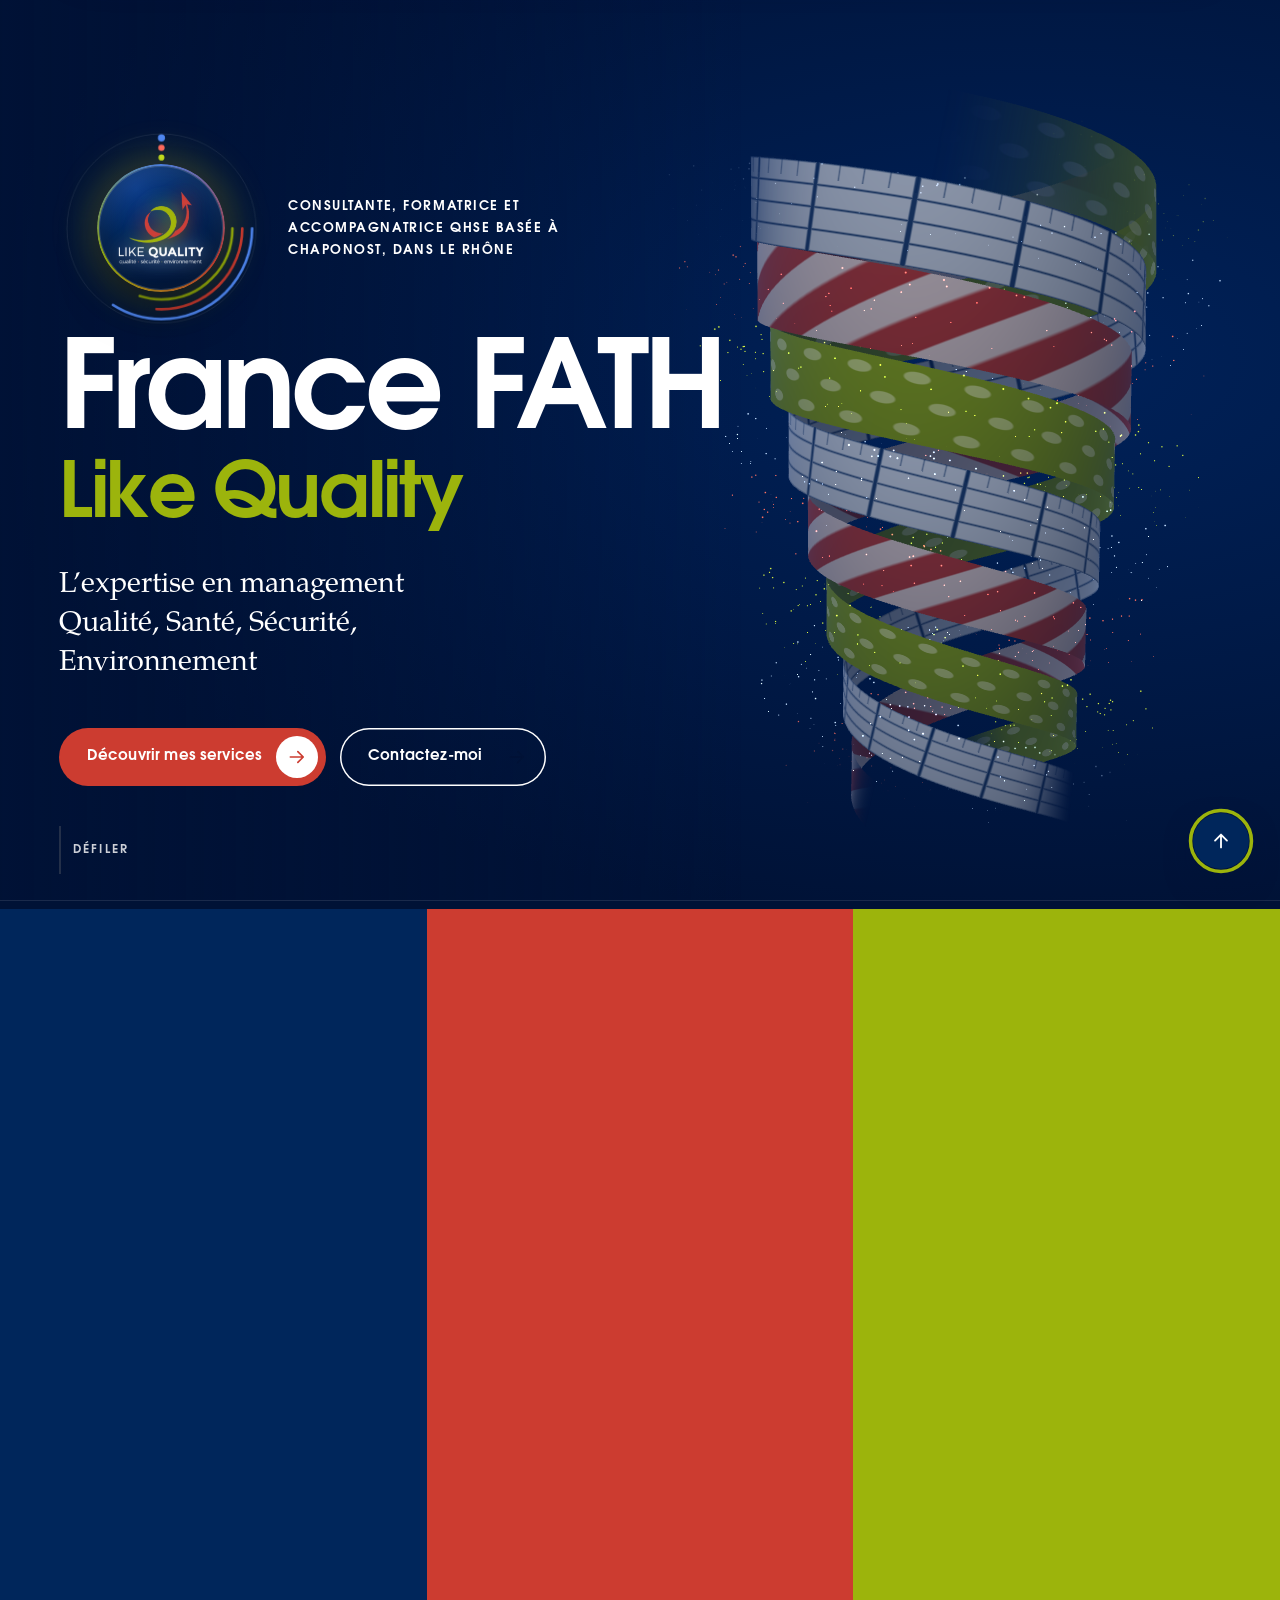
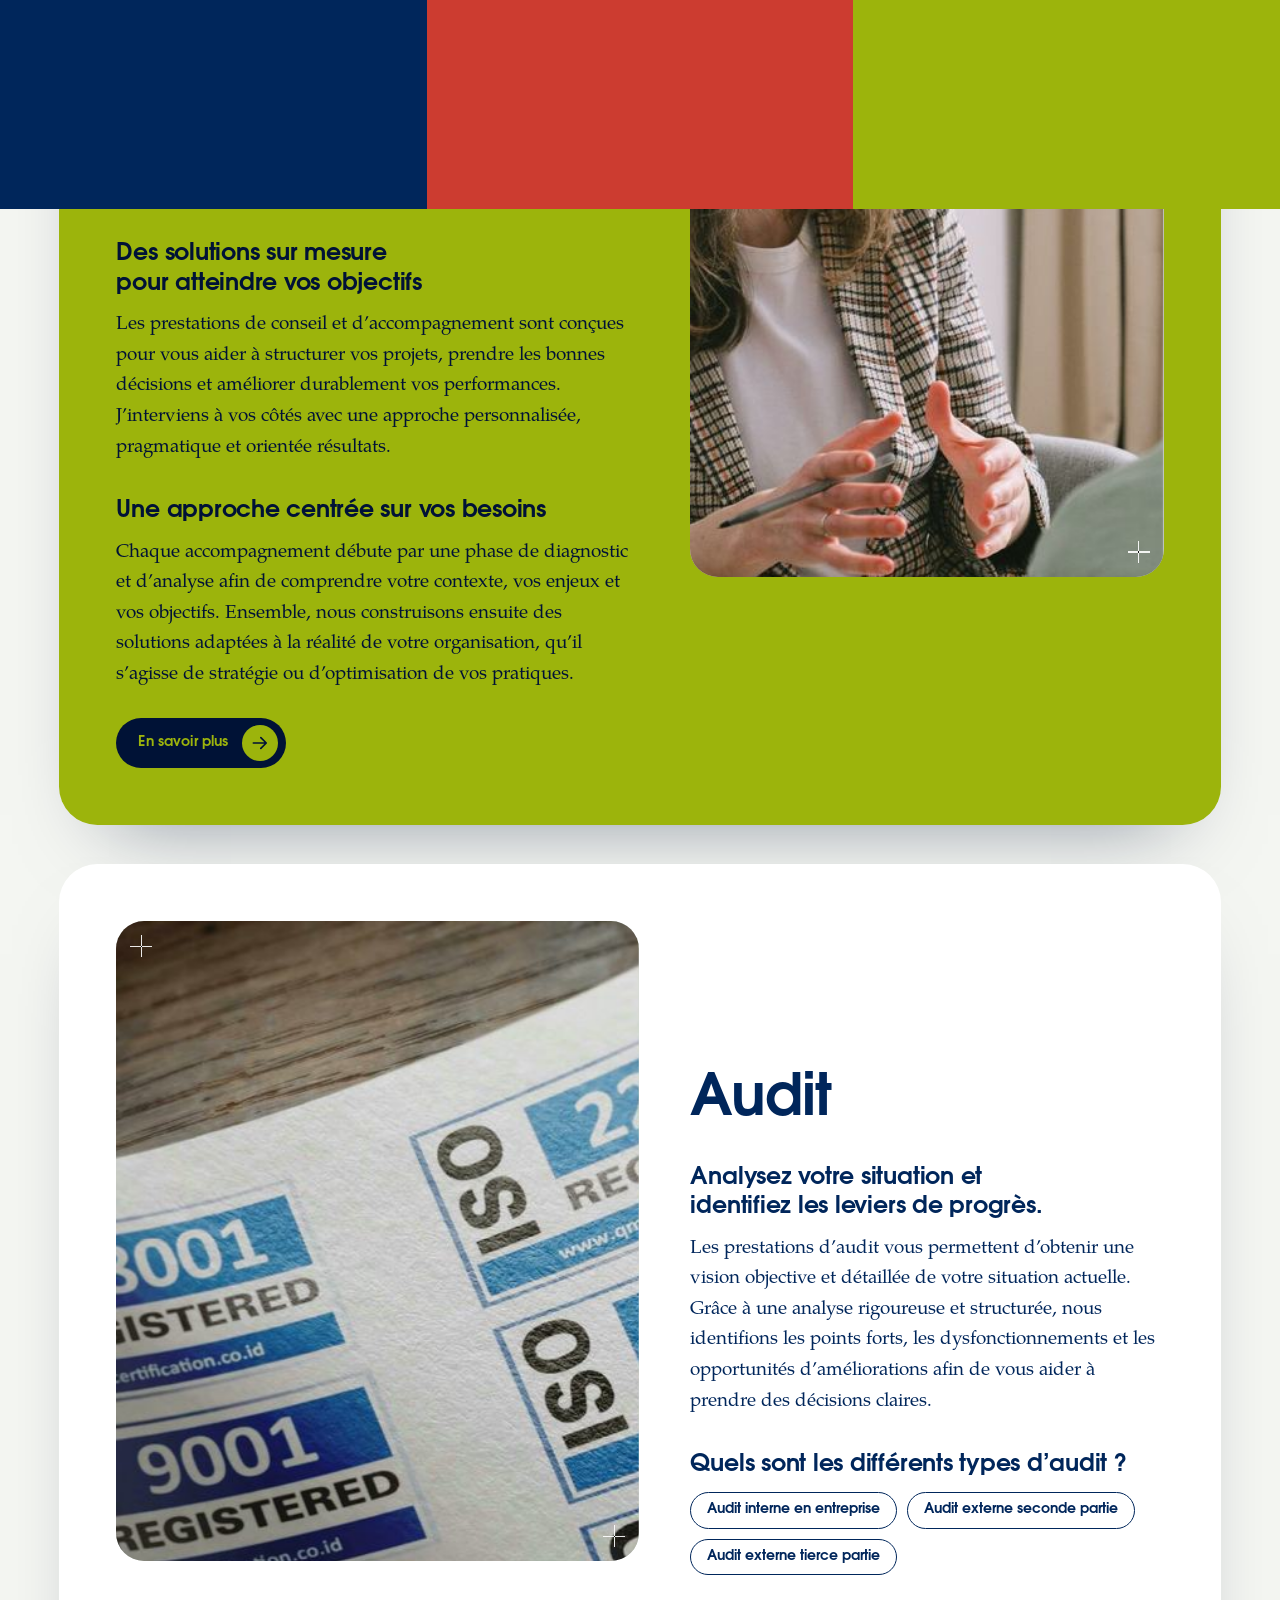
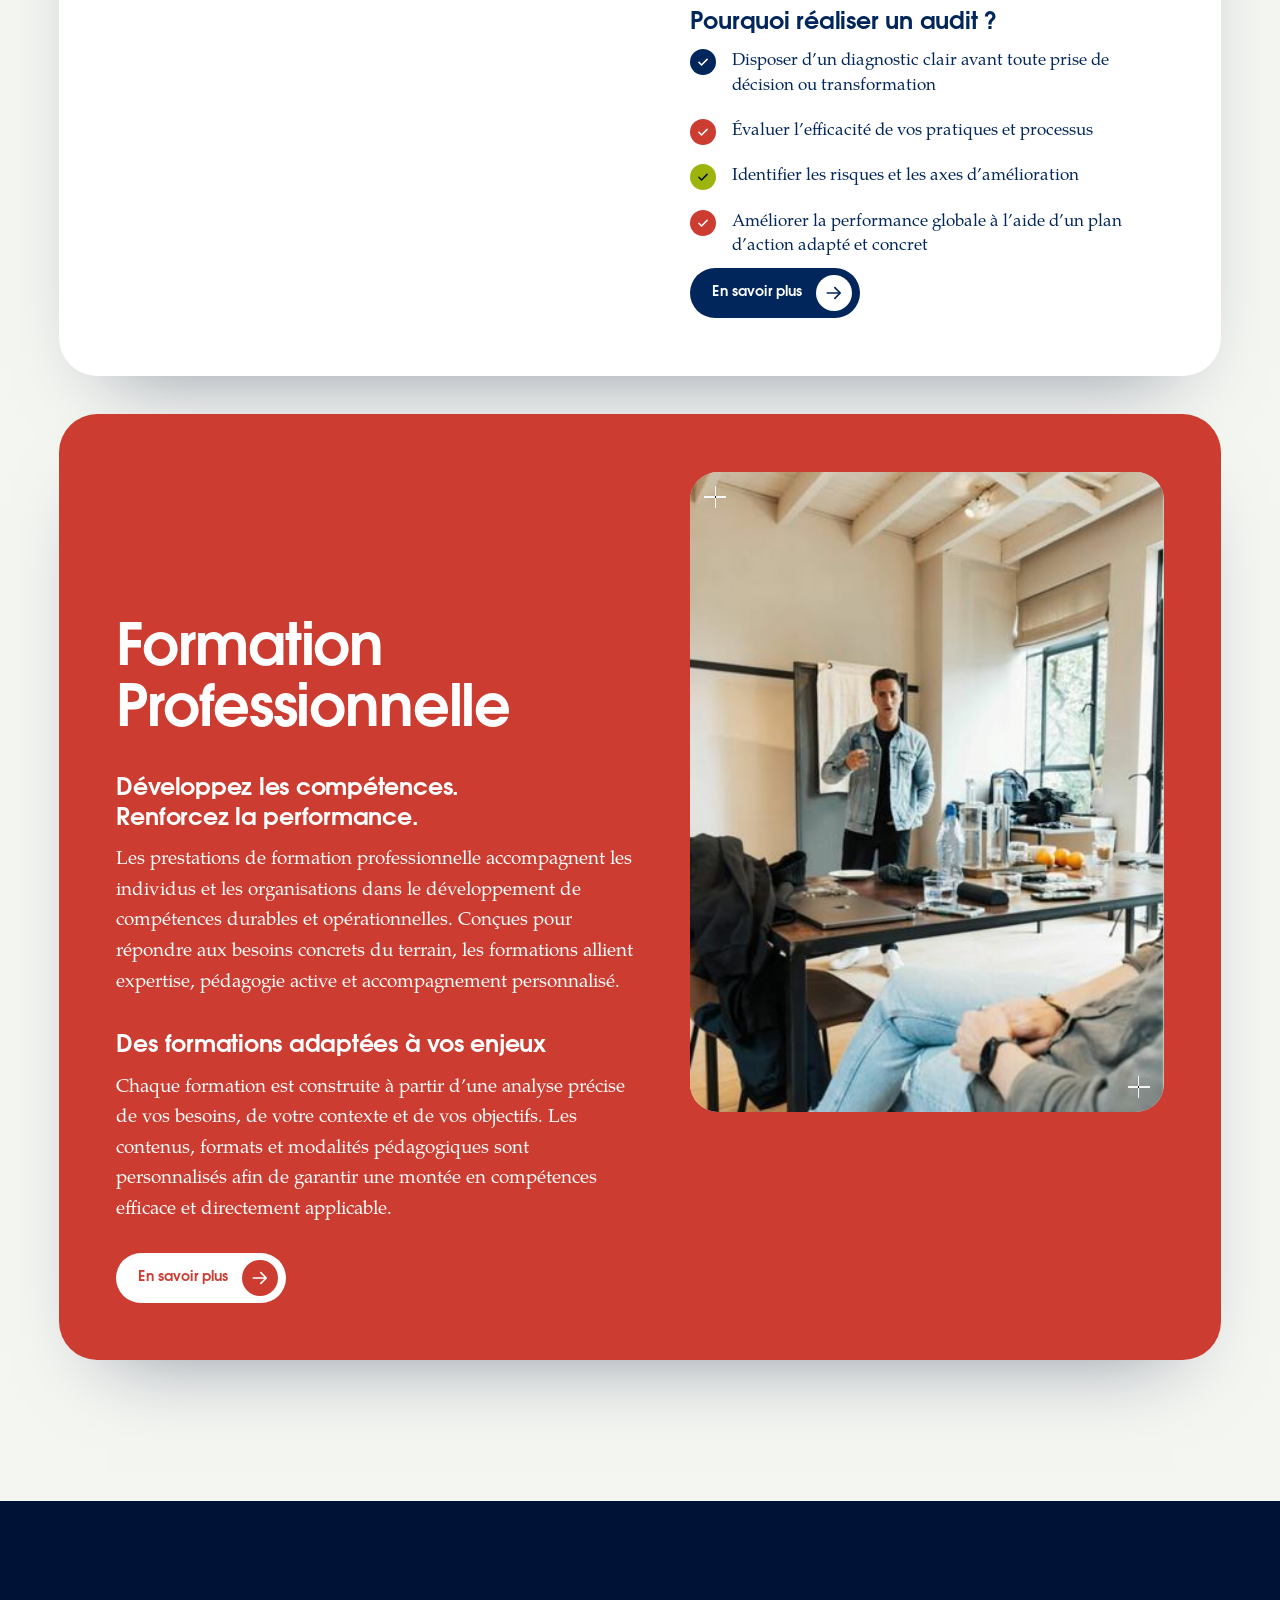
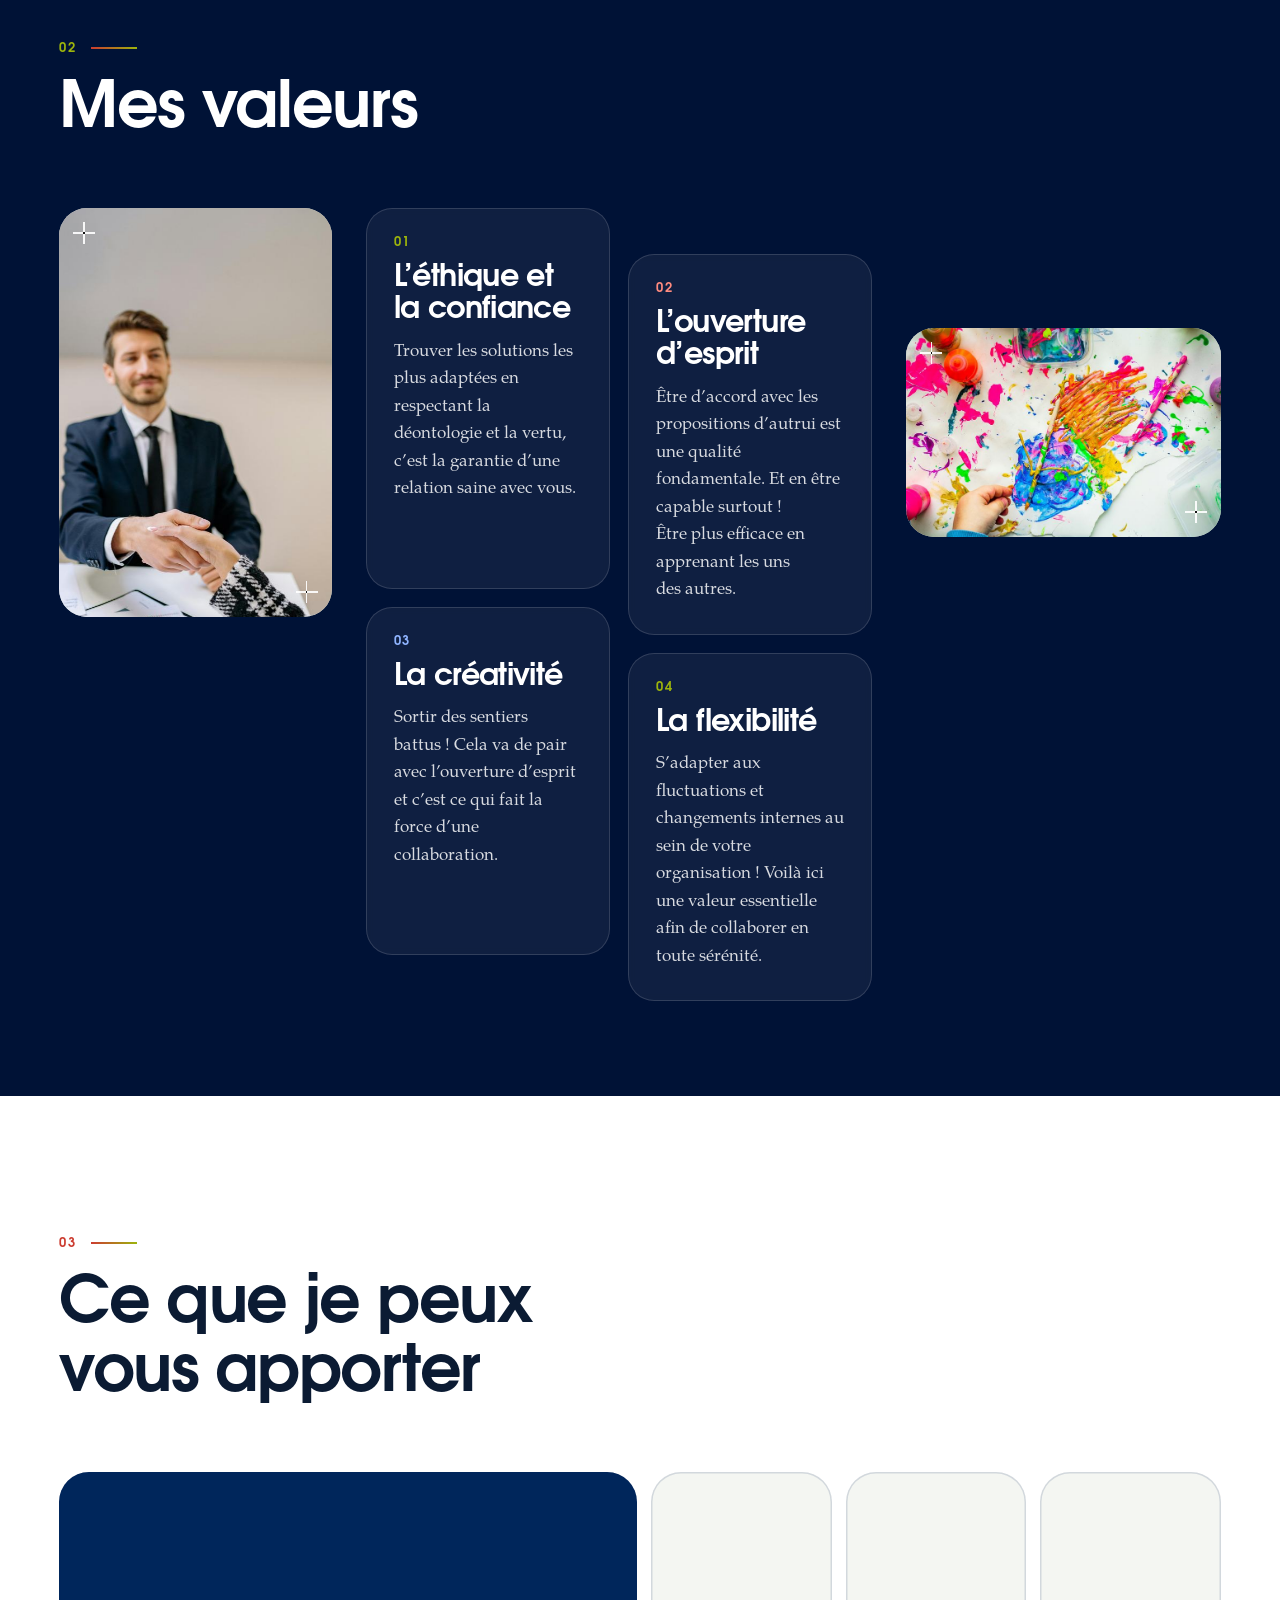
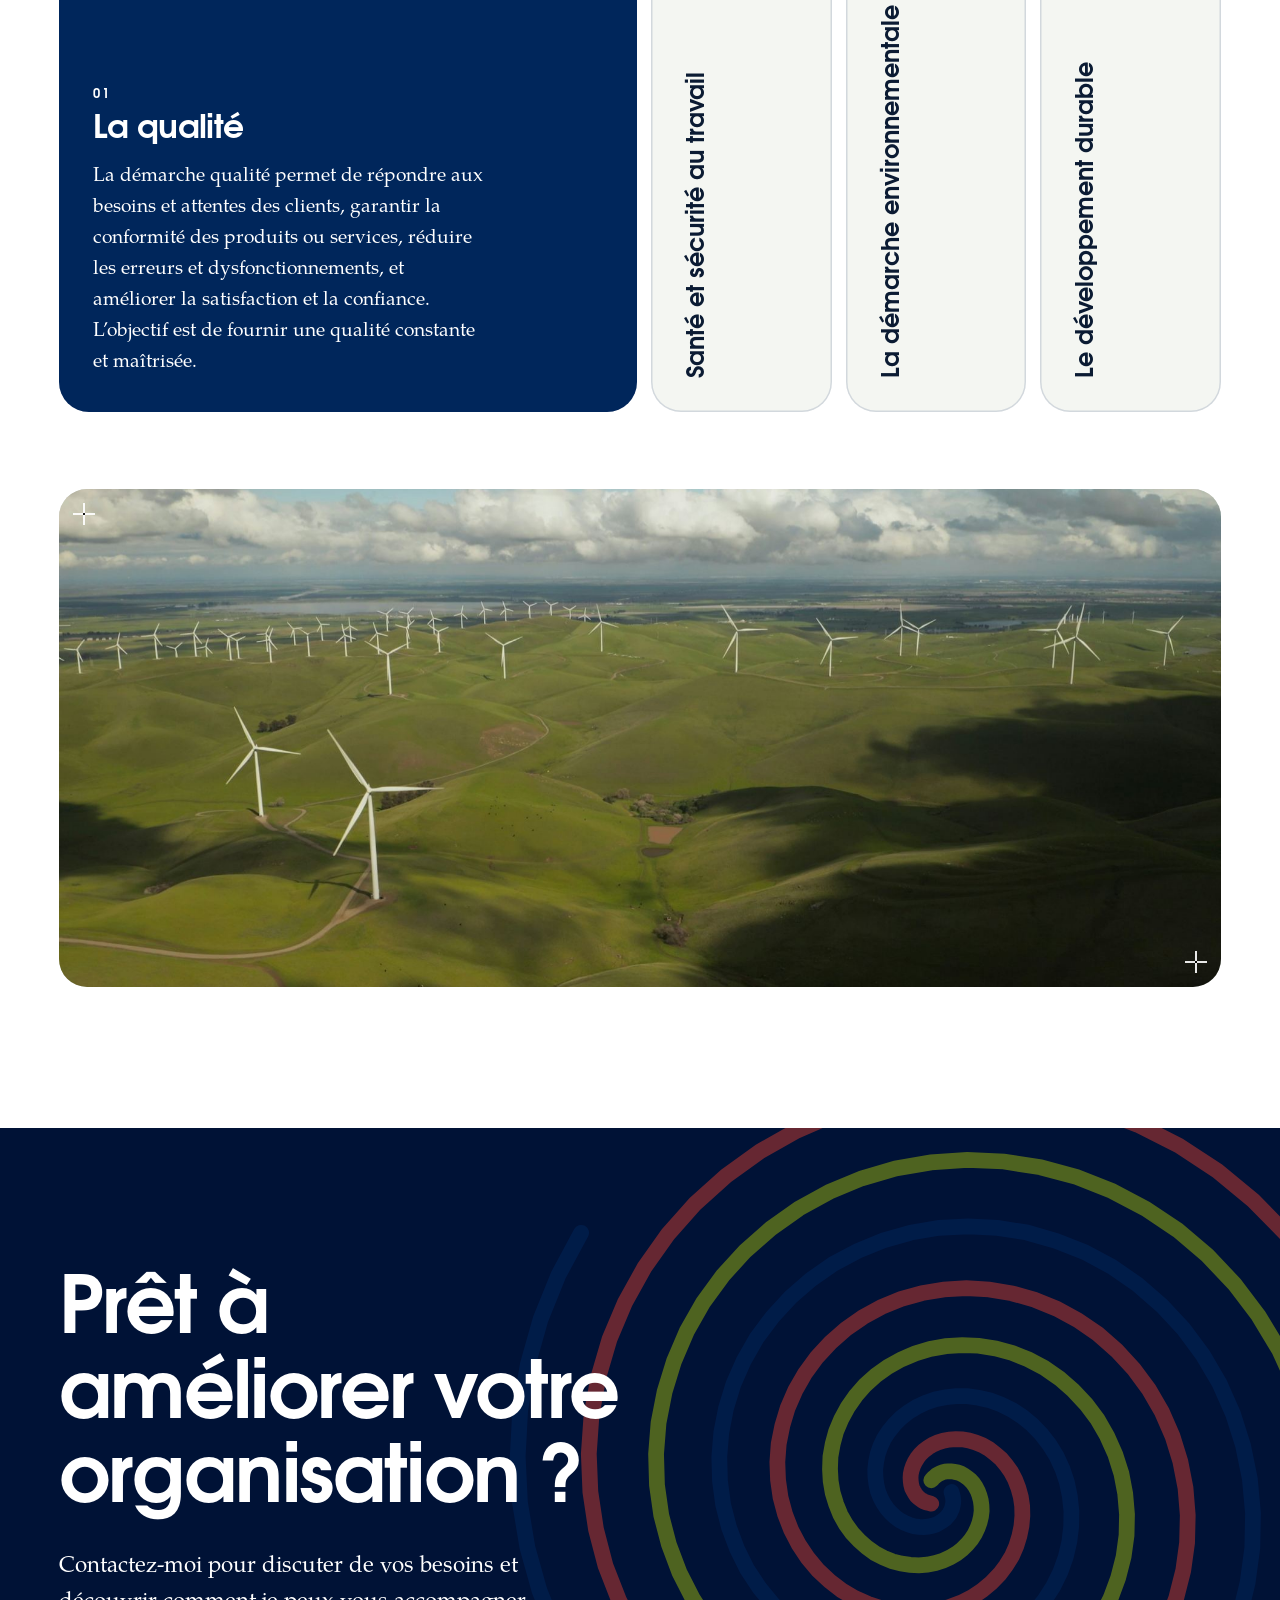
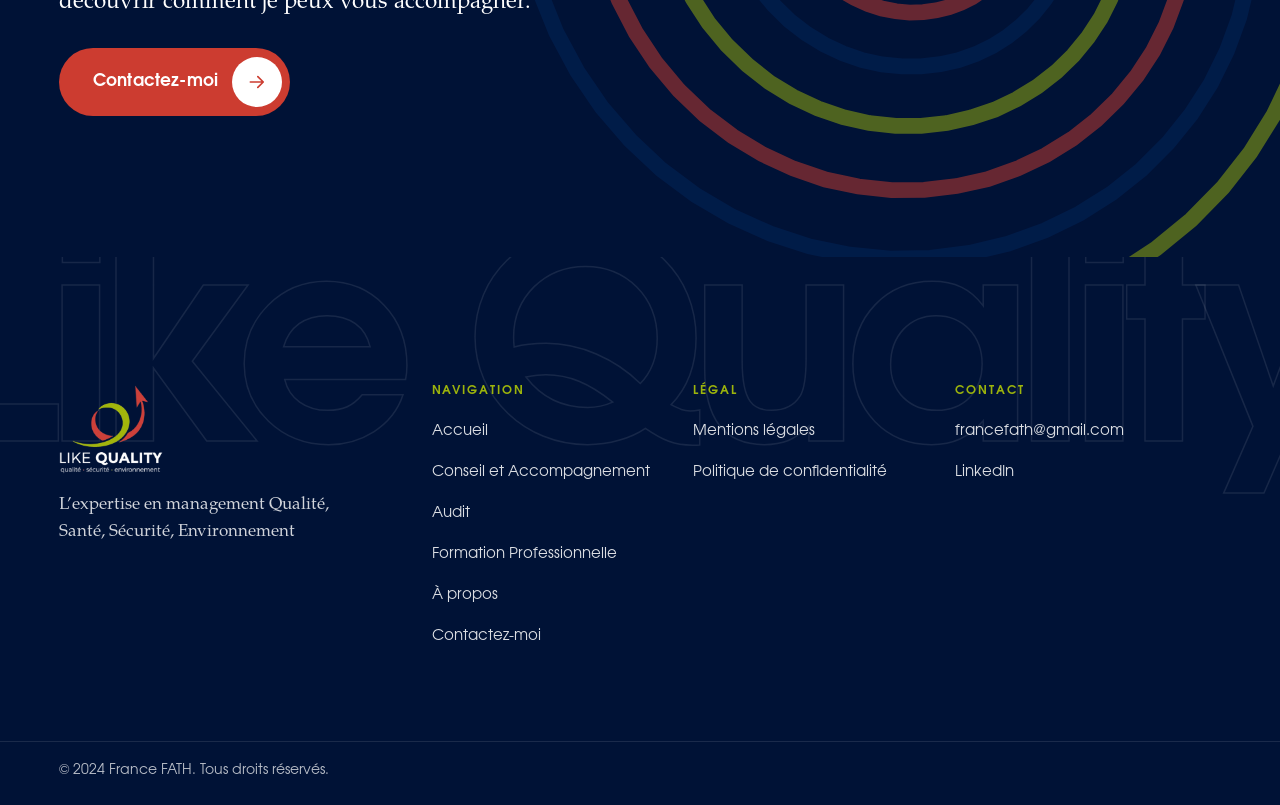
==== commit 13e9dbdd: "ajout du logo avec un design animé 2D/3D, en en-tête de la page d'accueil" ====
--- a/index.html
+++ b/index.html
@@ -4,15 +4,15 @@
 <meta charset="utf-8">
 <meta name="viewport" content="width=device-width, initial-scale=1, viewport-fit=cover">
 
-<title>France FATH – Like Quality | Consultante QHSE à Chaponost (Rhône)</title>
+<title>France FATH – Like Quality | Consultante QHSE à Chaponost</title>
 <meta name="description" content="Consultante, formatrice et accompagnatrice QHSE à Chaponost (Rhône) : conseil, audit et formation en Qualité, Santé, Sécurité et Environnement.">
 <meta name="theme-color" content="#001236">
 
 <link rel="canonical" href="https://francefath.com/">
 <meta property="og:type" content="website"><meta property="og:locale" content="fr_FR"><meta property="og:site_name" content="France FATH – Like Quality">
-<meta property="og:title" content="France FATH – Like Quality | Consultante QHSE à Chaponost (Rhône)"><meta property="og:description" content="Consultante, formatrice et accompagnatrice QHSE à Chaponost (Rhône) : conseil, audit et formation en Qualité, Santé, Sécurité et Environnement."><meta property="og:url" content="https://francefath.com/"><meta property="og:image" content="https://francefath.com/images/og-image.png">
+<meta property="og:title" content="France FATH – Like Quality | Consultante QHSE à Chaponost"><meta property="og:description" content="Consultante, formatrice et accompagnatrice QHSE à Chaponost (Rhône) : conseil, audit et formation en Qualité, Santé, Sécurité et Environnement."><meta property="og:url" content="https://francefath.com/"><meta property="og:image" content="https://francefath.com/images/og-image.png">
 <meta property="og:image:width" content="1200"><meta property="og:image:height" content="630"><meta property="og:image:alt" content="France FATH – Like Quality : conseil, audit et formation QHSE">
-<meta name="twitter:card" content="summary_large_image"><meta name="twitter:title" content="France FATH – Like Quality | Consultante QHSE à Chaponost (Rhône)"><meta name="twitter:description" content="Consultante, formatrice et accompagnatrice QHSE à Chaponost (Rhône) : conseil, audit et formation en Qualité, Santé, Sécurité et Environnement."><meta name="twitter:image" content="https://francefath.com/images/og-image.png">
+<meta name="twitter:card" content="summary_large_image"><meta name="twitter:title" content="France FATH – Like Quality | Consultante QHSE à Chaponost"><meta name="twitter:description" content="Consultante, formatrice et accompagnatrice QHSE à Chaponost (Rhône) : conseil, audit et formation en Qualité, Santé, Sécurité et Environnement."><meta name="twitter:image" content="https://francefath.com/images/og-image.png">
 <meta name="robots" content="index, follow, max-image-preview:large, max-snippet:-1, max-video-preview:-1">
 <meta name="author" content="France FATH"><meta name="geo.region" content="FR-ARA"><meta name="geo.placename" content="Chaponost"><meta name="format-detection" content="telephone=no">
 <link rel="alternate" hreflang="fr" href="https://francefath.com/"><link rel="alternate" hreflang="x-default" href="https://francefath.com/">
@@ -21,7 +21,7 @@
 <link rel="preload" href="fonts/texgyrepagella-regular.woff" as="font" type="font/woff" crossorigin>
 <script>(function(d){d.className=d.className.replace('no-js','js');try{if(sessionStorage.getItem('lqT')){d.classList.add('is-arriving');sessionStorage.removeItem('lqT')}}catch(e){}})(document.documentElement)</script>
 <link rel="stylesheet" href="css/site.css">
-<script type="application/ld+json">{"@context":"https://schema.org","@graph":[{"@type":["ProfessionalService","LocalBusiness"],"@id":"https://francefath.com/#organization","name":"France FATH – Like Quality","alternateName":["Like Quality","France FATH"],"url":"https://francefath.com/","logo":{"@type":"ImageObject","url":"https://francefath.com/images/logo_like_quality.jpg"},"image":["https://francefath.com/images/og-image.png","https://francefath.com/images/og-image.png"],"email":"francefath@gmail.com","description":"Consultante, formatrice et accompagnatrice QHSE à Chaponost (Rhône) : conseil, audit et formation en Qualité, Santé, Sécurité et Environnement.","slogan":"L'expertise en management Qualité, Santé, Sécurité, Environnement","priceRange":"€€","address":{"@type":"PostalAddress","addressLocality":"Chaponost","postalCode":"69630","addressRegion":"Auvergne-Rhône-Alpes","addressCountry":"FR"},"areaServed":[{"@type":"AdministrativeArea","name":"Rhône"},{"@type":"AdministrativeArea","name":"Auvergne-Rhône-Alpes"},{"@type":"Country","name":"France"}],"founder":{"@id":"https://francefath.com/#person"},"employee":{"@id":"https://francefath.com/#person"},"sameAs":["https://www.linkedin.com/in/france-fath-42687960"],"contactPoint":{"@type":"ContactPoint","contactType":"customer service","email":"francefath@gmail.com","availableLanguage":"fr"},"knowsAbout":["Management de la qualité","Santé et sécurité au travail","Management environnemental","Responsabilité sociétale des entreprises (RSE)","Audit interne","ISO 9001","ISO 13485","ISO 14001","ISO 45001","ISO 26000","MASE","Qualiopi","DUERP","Formation professionnelle"],"hasOfferCatalog":{"@type":"OfferCatalog","name":"Prestations QHSE","itemListElement":[{"@type":"Offer","itemOffered":{"@id":"https://francefath.com/conseil-accompagnement.html#service"}},{"@type":"Offer","itemOffered":{"@id":"https://francefath.com/audit.html#service"}},{"@type":"Offer","itemOffered":{"@id":"https://francefath.com/formation-professionnelle.html#service"}}]}},{"@type":"Person","@id":"https://francefath.com/#person","name":"France Fath","jobTitle":"Consultante, formatrice et accompagnatrice QHSE","worksFor":{"@id":"https://francefath.com/#organization"},"url":"https://francefath.com/a-propos.html","image":"https://francefath.com/images/ppfrancefath.png","sameAs":["https://www.linkedin.com/in/france-fath-42687960"],"email":"francefath@gmail.com","address":{"@type":"PostalAddress","addressLocality":"Chaponost","addressCountry":"FR"},"knowsAbout":["Qualité","Santé et sécurité au travail","Environnement","RSE"]},{"@type":"WebSite","@id":"https://francefath.com/#website","url":"https://francefath.com/","name":"France FATH – Like Quality","inLanguage":"fr-FR","publisher":{"@id":"https://francefath.com/#organization"}},{"@type":"Service","@id":"https://francefath.com/conseil-accompagnement.html#service","name":"Conseil et Accompagnement","description":"Conseil et accompagnement QHSE sur mesure : diagnostic, recommandations, mise en œuvre et suivi des résultats pour dirigeants, PME et grandes organisations.","url":"https://francefath.com/conseil-accompagnement.html","provider":{"@id":"https://francefath.com/#organization"},"areaServed":{"@type":"Country","name":"France"},"serviceType":"Conseil et Accompagnement"},{"@type":"Service","@id":"https://francefath.com/audit.html#service","name":"Audit","description":"Audits organisationnels, de processus, de performance, de conformité et réglementaires : diagnostic objectif, rapport détaillé et recommandations concrètes.","url":"https://francefath.com/audit.html","provider":{"@id":"https://francefath.com/#organization"},"areaServed":{"@type":"Country","name":"France"},"serviceType":"Audit"},{"@type":"Service","@id":"https://francefath.com/formation-professionnelle.html#service","name":"Formation Professionnelle","description":"Formations professionnelles QHSE : Qualité, Santé-Sécurité, Environnement, ISO 9001, 14001, 45001, MASE, Qualiopi. En entreprise, à distance, hybride ou e-learning.","url":"https://francefath.com/formation-professionnelle.html","provider":{"@id":"https://francefath.com/#organization"},"areaServed":{"@type":"Country","name":"France"},"serviceType":"Formation Professionnelle"},{"@type":"WebPage","@id":"https://francefath.com/#webpage","url":"https://francefath.com/","name":"France FATH – Like Quality | Consultante QHSE à Chaponost (Rhône)","description":"Consultante, formatrice et accompagnatrice QHSE à Chaponost (Rhône) : conseil, audit et formation en Qualité, Santé, Sécurité et Environnement.","inLanguage":"fr-FR","isPartOf":{"@id":"https://francefath.com/#website"},"about":{"@id":"https://francefath.com/#organization"},"primaryImageOfPage":{"@type":"ImageObject","url":"https://francefath.com/images/og-image.png"},"breadcrumb":{"@id":"https://francefath.com/#breadcrumb"}},{"@type":"BreadcrumbList","@id":"https://francefath.com/#breadcrumb","itemListElement":[{"@type":"ListItem","position":1,"name":"Accueil","item":"https://francefath.com/"}]}]}</script>
+<script type="application/ld+json">{"@context":"https://schema.org","@graph":[{"@type":["ProfessionalService","LocalBusiness"],"@id":"https://francefath.com/#organization","name":"France FATH – Like Quality","alternateName":["Like Quality","France FATH"],"url":"https://francefath.com/","logo":{"@type":"ImageObject","url":"https://francefath.com/images/logo_like_quality.jpg"},"image":["https://francefath.com/images/og-image.png","https://francefath.com/images/og-image.png"],"email":"francefath@gmail.com","description":"Consultante, formatrice et accompagnatrice QHSE à Chaponost (Rhône) : conseil, audit et formation en Qualité, Santé, Sécurité et Environnement.","slogan":"L'expertise en management Qualité, Santé, Sécurité, Environnement","priceRange":"€€","address":{"@type":"PostalAddress","addressLocality":"Chaponost","postalCode":"69630","addressRegion":"Auvergne-Rhône-Alpes","addressCountry":"FR"},"areaServed":[{"@type":"AdministrativeArea","name":"Rhône"},{"@type":"AdministrativeArea","name":"Auvergne-Rhône-Alpes"},{"@type":"Country","name":"France"}],"founder":{"@id":"https://francefath.com/#person"},"employee":{"@id":"https://francefath.com/#person"},"sameAs":["https://www.linkedin.com/in/france-fath-42687960"],"contactPoint":{"@type":"ContactPoint","contactType":"customer service","email":"francefath@gmail.com","availableLanguage":"fr"},"knowsAbout":["Management de la qualité","Santé et sécurité au travail","Management environnemental","Responsabilité sociétale des entreprises (RSE)","Audit interne","ISO 9001","ISO 13485","ISO 14001","ISO 45001","ISO 26000","MASE","Qualiopi","DUERP","Formation professionnelle"],"hasOfferCatalog":{"@type":"OfferCatalog","name":"Prestations QHSE","itemListElement":[{"@type":"Offer","itemOffered":{"@id":"https://francefath.com/conseil-accompagnement.html#service"}},{"@type":"Offer","itemOffered":{"@id":"https://francefath.com/audit.html#service"}},{"@type":"Offer","itemOffered":{"@id":"https://francefath.com/formation-professionnelle.html#service"}}]}},{"@type":"Person","@id":"https://francefath.com/#person","name":"France Fath","jobTitle":"Consultante, formatrice et accompagnatrice QHSE","worksFor":{"@id":"https://francefath.com/#organization"},"url":"https://francefath.com/a-propos.html","image":"https://francefath.com/images/ppfrancefath.png","sameAs":["https://www.linkedin.com/in/france-fath-42687960"],"email":"francefath@gmail.com","address":{"@type":"PostalAddress","addressLocality":"Chaponost","addressCountry":"FR"},"knowsAbout":["Qualité","Santé et sécurité au travail","Environnement","RSE"]},{"@type":"WebSite","@id":"https://francefath.com/#website","url":"https://francefath.com/","name":"France FATH – Like Quality","inLanguage":"fr-FR","publisher":{"@id":"https://francefath.com/#organization"}},{"@type":"Service","@id":"https://francefath.com/conseil-accompagnement.html#service","name":"Conseil et Accompagnement","description":"Conseil et accompagnement QHSE sur mesure : diagnostic, recommandations, mise en œuvre et suivi des résultats pour dirigeants, PME et grandes organisations.","url":"https://francefath.com/conseil-accompagnement.html","provider":{"@id":"https://francefath.com/#organization"},"areaServed":{"@type":"Country","name":"France"},"serviceType":"Conseil et Accompagnement"},{"@type":"Service","@id":"https://francefath.com/audit.html#service","name":"Audit","description":"Audits organisationnels, de processus, de performance, de conformité et réglementaires : diagnostic objectif, rapport détaillé et recommandations concrètes.","url":"https://francefath.com/audit.html","provider":{"@id":"https://francefath.com/#organization"},"areaServed":{"@type":"Country","name":"France"},"serviceType":"Audit"},{"@type":"Service","@id":"https://francefath.com/formation-professionnelle.html#service","name":"Formation Professionnelle","description":"Formations professionnelles QHSE : Qualité, Santé-Sécurité, Environnement, ISO 9001, 14001, 45001, MASE, Qualiopi. En entreprise, à distance, hybride ou e-learning.","url":"https://francefath.com/formation-professionnelle.html","provider":{"@id":"https://francefath.com/#organization"},"areaServed":{"@type":"Country","name":"France"},"serviceType":"Formation Professionnelle"},{"@type":"WebPage","@id":"https://francefath.com/#webpage","url":"https://francefath.com/","name":"France FATH – Like Quality | Consultante QHSE à Chaponost","description":"Consultante, formatrice et accompagnatrice QHSE à Chaponost (Rhône) : conseil, audit et formation en Qualité, Santé, Sécurité et Environnement.","inLanguage":"fr-FR","isPartOf":{"@id":"https://francefath.com/#website"},"about":{"@id":"https://francefath.com/#organization"},"primaryImageOfPage":{"@type":"ImageObject","url":"https://francefath.com/images/og-image.png"},"breadcrumb":{"@id":"https://francefath.com/#breadcrumb"}},{"@type":"BreadcrumbList","@id":"https://francefath.com/#breadcrumb","itemListElement":[{"@type":"ListItem","position":1,"name":"Accueil","item":"https://francefath.com/"}]}]}</script>
 </head>
 <body data-page="home">
 <a class="skip" href="#main">Aller au contenu</a>
@@ -55,7 +55,22 @@
   <div class="hero__gl"><canvas data-scene="helix" aria-hidden="true"></canvas></div>
   <div class="hero__veil"></div>
   <div class="wrap hero__in">
-    <p class="eyebrow" data-r>Consultante, Formatrice et Accompagnatrice QHSE basée à Chaponost, dans le Rhône</p>
+    <div class="hero__brand"><div class="emblem" data-emblem aria-hidden="true">
+  <div class="emblem__halo"></div>
+  <div class="emblem__stage">
+    <svg class="emblem__rings" viewBox="0 0 200 200" focusable="false">
+      <circle cx="100" cy="100" r="96" fill="none" stroke="rgba(255,255,255,.12)" stroke-width=".8"/>
+      <g class="er er--1"><circle class="ea" cx="100" cy="100" r="92" fill="none" stroke="#4f86ef" stroke-width="2.6" stroke-linecap="round" pathLength="100" stroke-dasharray="34 66"/><circle cx="100" cy="8" r="3.6" fill="#4f86ef"/></g>
+      <g class="er er--2"><circle class="ea" cx="100" cy="100" r="82" fill="none" stroke="#CC3C30" stroke-width="2.6" stroke-linecap="round" pathLength="100" stroke-dasharray="26 74"/><circle cx="100" cy="18" r="3.2" fill="#ff6a5c"/></g>
+      <g class="er er--3"><circle class="ea" cx="100" cy="100" r="72" fill="none" stroke="#9CB40C" stroke-width="2.6" stroke-linecap="round" pathLength="100" stroke-dasharray="30 70"/><circle cx="100" cy="28" r="3" fill="#c3dd1d"/></g>
+    </svg>
+    <div class="emblem__disc"><i class="emblem__rim"></i>
+      <img class="emblem__glow" src="images/logo-lq-light.png" alt="" width="640" height="549">
+      <img class="emblem__logo" src="images/logo-lq-light.png" alt="" width="640" height="549">
+      <i class="emblem__shine"></i>
+    </div>
+  </div>
+</div><p class="eyebrow" data-r>Consultante, Formatrice et Accompagnatrice QHSE basée à Chaponost, dans le Rhône</p></div>
     <h1 class="hero__t"><span class="h1a" data-r="words">France FATH</span><span class="h1b" data-r="chars">Like Quality</span></h1>
     <p class="hero__s" data-r>L’expertise en management Qualité, Santé, Sécurité, Environnement</p>
     <div class="hero__cta" data-r><a class="btn " href="#services" data-magnet><span class="btn__bg"></span><span class="btn__t">Découvrir mes services</span><span class="btn__i"><svg viewBox="0 0 24 24" aria-hidden="true"><path d="M4 12h15M13 5.5 19.5 12 13 18.5" fill="none" stroke="currentColor" stroke-width="2" stroke-linecap="round" stroke-linejoin="round"/></svg></span></a><a class="btn btn--ghost" href="contact.html" data-magnet><span class="btn__bg"></span><span class="btn__t">Contactez-moi</span><span class="btn__i"><svg viewBox="0 0 24 24" aria-hidden="true"><path d="M4 12h15M13 5.5 19.5 12 13 18.5" fill="none" stroke="currentColor" stroke-width="2" stroke-linecap="round" stroke-linejoin="round"/></svg></span></a></div>
--- a/css/site.css
+++ b/css/site.css
@@ -1 +1 @@
-@font-face{font-family:LQ Display;src:url(../fonts/texgyreadventor-regular.woff) format("woff");font-weight:400;font-style:normal;font-display:swap}@font-face{font-family:LQ Display;src:url(../fonts/texgyreadventor-bold.woff) format("woff");font-weight:700;font-style:normal;font-display:swap}@font-face{font-family:LQ Text;src:url(../fonts/texgyrepagella-regular.woff) format("woff");font-weight:400;font-style:normal;font-display:swap}@font-face{font-family:LQ Text;src:url(../fonts/texgyrepagella-italic.woff) format("woff");font-weight:400;font-style:italic;font-display:swap}@font-face{font-family:LQ Text;src:url(../fonts/texgyrepagella-bold.woff) format("woff");font-weight:700;font-style:normal;font-display:swap}:root{--navy:#00265B;--coral:#CC3C30;--anis:#9CB40C;--night:#001236;--paper:#F4F6F2;--ink:#0B1B33;--mut:#4d5c75;--line:rgba(0,38,91,.14);--f-d:"LQ Display","URW Gothic","Century Gothic","Avenir Next",Futura,"Trebuchet MS",sans-serif;--f-b:"LQ Text","Palatino Linotype",Palatino,"Book Antiqua",Georgia,serif;--gut:clamp(20px,4.6vw,72px);--hh:84px;--max:1360px;--ease:cubic-bezier(.2,.8,.2,1);--ease2:cubic-bezier(.7,0,.2,1);--r:28px;--k:var(--navy)}*,*:before,*:after{box-sizing:border-box}html{-webkit-text-size-adjust:100%;scroll-padding-top:calc(var(--hh) + 10px);background:var(--night)}html.has-smooth{scroll-behavior:auto}html.is-locked,html.is-locked body{overflow:hidden}body{margin:0;font-family:var(--f-b);font-size:clamp(1.0625rem,.98rem + .3vw,1.2rem);line-height:1.62;color:var(--ink);background:var(--paper);overflow-x:clip;-webkit-font-smoothing:antialiased;text-rendering:optimizeLegibility}img,svg,canvas{display:block;max-width:100%}img{height:auto}h1,h2,h3,h4{font-family:var(--f-d);font-weight:700;line-height:1.06;letter-spacing:-.02em;margin:0;text-wrap:balance}p{margin:0 0 1em;text-wrap:pretty}ul,ol{margin:0;padding:0;list-style:none}a{color:inherit;text-decoration:none}button{font:inherit;color:inherit;background:none;border:0;padding:0;cursor:pointer}:focus-visible{outline:3px solid var(--coral);outline-offset:3px;border-radius:6px}::selection{background:var(--anis);color:var(--night)}.wrap{width:100%;max-width:calc(var(--max) + 2*var(--gut));margin-inline:auto;padding-inline:var(--gut)}.skip{position:fixed;left:12px;top:-60px;z-index:200;background:var(--night);color:#fff;padding:12px 18px;border-radius:12px;transition:top .2s}.skip:focus{top:12px}.hp{position:absolute!important;left:-9999px;width:1px;height:1px;opacity:0}.ulink{background:linear-gradient(currentColor,currentColor) 0 100%/100% 1.5px no-repeat;transition:background-size .4s var(--ease)}.ulink:hover{background-size:0 1.5px;background-position:100% 100%}@media(prefers-reduced-motion:reduce){*,*:before,*:after{animation-duration:.001ms!important;animation-iteration-count:1!important;transition-duration:.001ms!important;scroll-behavior:auto!important}}.curtain{position:fixed;inset:0;z-index:300;pointer-events:none;display:none}.js .curtain{display:flex}.curtain i{flex:1;transform:translateY(101%);transition:transform .62s var(--ease2)}.curtain i:nth-child(1){background:var(--navy);transition-delay:0s}.curtain i:nth-child(2){background:var(--coral);transition-delay:.07s}.curtain i:nth-child(3){background:var(--anis);transition-delay:.14s}.is-leaving .curtain{pointer-events:all}.is-leaving .curtain i{transform:none}.is-arriving .curtain i{transform:none;transition:none}.is-arriving.is-arrived .curtain i{transform:translateY(-101%);transition:transform .75s var(--ease2)}.is-arriving.is-arrived .curtain i:nth-child(1){transition-delay:.14s}.is-arriving.is-arrived .curtain i:nth-child(2){transition-delay:.07s}.is-arriving.is-arrived .curtain i:nth-child(3){transition-delay:0s}.hdr{position:fixed;inset:0 0 auto;z-index:100;padding:14px var(--gut) 0;transition:transform .6s var(--ease);pointer-events:none;--fg:var(--ink);--pill:rgba(244,246,242,0)}.hdr.is-hid{transform:translateY(-130%)}.hdr__in{pointer-events:auto;max-width:calc(var(--max) + 0px);margin-inline:auto;display:flex;align-items:center;gap:18px;padding:8px 10px 8px 18px;border-radius:999px;color:var(--fg);background:var(--pill);border:1px solid transparent;transition:background .5s,border-color .5s,color .4s,box-shadow .5s,backdrop-filter .5s}.hdr.is-solid .hdr__in{background:var(--pill);-webkit-backdrop-filter:blur(18px) saturate(1.4);backdrop-filter:blur(18px) saturate(1.4);border-color:var(--bd);box-shadow:0 10px 40px -18px #00123673}.hdr[data-th=light]{--fg:var(--navy);--pill:rgba(244,246,242,.82);--bd:rgba(0,38,91,.1)}.hdr[data-th=dark]{--fg:#fff;--pill:rgba(0,18,54,.62);--bd:rgba(255,255,255,.14)}.brand{position:relative;display:block;width:54px;height:46px;flex:none}.brand img{position:absolute;inset:0;width:100%;height:100%;object-fit:contain;transition:opacity .4s}.hdr[data-th=light] .brand__l,.hdr[data-th=dark] .brand__d{opacity:0}.brand:hover img{animation:wob .8s var(--ease)}@keyframes wob{30%{transform:rotate(-8deg) scale(1.06)}65%{transform:rotate(4deg)}}.nav{display:none;margin-left:auto;gap:2px}.nav a{position:relative;padding:10px 14px;font:700 .8125rem/1 var(--f-d);letter-spacing:.01em;border-radius:999px;overflow:hidden;white-space:nowrap}.nav a span{position:relative;display:block;transition:transform .45s var(--ease)}.nav a:after{content:"";position:absolute;left:50%;bottom:4px;width:5px;height:5px;margin-left:-2.5px;border-radius:50%;background:var(--coral);transform:scale(0);transition:transform .4s var(--ease)}.nav a:hover:after,.nav a.is-cur:after{transform:scale(1)}.nav a:nth-child(3n+2):after{background:var(--anis)}.nav a:nth-child(3n+3):after{background:var(--navy)}.hdr[data-th=dark] .nav a:nth-child(3n+3):after{background:#fff}.nav a:hover span{transform:translateY(-2px)}.hdr__r{display:flex;align-items:center;gap:8px;margin-left:auto}@media(min-width:1180px){.nav+.hdr__r{margin-left:6px}}.sbtn{display:inline-flex;align-items:center;gap:9px;height:42px;padding:0 14px;border-radius:999px;border:1px solid currentColor;border-color:color-mix(in srgb,currentColor 28%,transparent);font:700 .8125rem/1 var(--f-d);transition:background .3s,border-color .3s}.sbtn:hover{background:color-mix(in srgb,currentColor 10%,transparent);border-color:currentColor}.sbtn svg{width:19px;height:19px}.sbtn__t{display:none}.sbtn kbd{display:none;font:700 .6875rem/1 var(--f-d);opacity:.55;border:1px solid currentColor;border-radius:6px;padding:4px 6px}.burger{position:relative;width:46px;height:46px;border-radius:50%;background:var(--navy);color:#fff;display:grid;place-content:center;gap:5px}.hdr[data-th=dark] .burger{background:#fff;color:var(--night)}.burger i{display:block;width:20px;height:2px;background:currentColor;border-radius:2px;transition:transform .5s var(--ease),opacity .3s}.menu-open .burger i:nth-child(1){transform:translateY(7px) rotate(45deg)}.menu-open .burger i:nth-child(2){opacity:0}.menu-open .burger i:nth-child(3){transform:translateY(-7px) rotate(-45deg)}.hdr__prog{position:absolute;left:var(--gut);right:var(--gut);bottom:-1px;height:0}@media(min-width:1180px){.nav{display:flex}.burger{display:none}.sbtn__t{display:inline}.sbtn kbd{display:inline-block}}@media(min-width:640px)and (max-width:1179px){.sbtn__t{display:inline}}.menu-open .hdr{--fg:#fff;--pill:transparent}.menu-open .hdr .brand__d{opacity:0}.menu-open .hdr .brand__l{opacity:1}.menu{position:fixed;inset:0;z-index:90;background:var(--night);color:#fff;clip-path:circle(0 at calc(100% - 44px) 44px);transition:clip-path .9s var(--ease2);visibility:hidden;overflow:hidden}.menu-open .menu{clip-path:circle(150% at calc(100% - 44px) 44px);visibility:visible}.menu__in{position:relative;z-index:2;height:100%;display:flex;flex-direction:column;justify-content:center;padding:100px var(--gut) 40px;gap:28px;overflow:auto}.menu nav{display:grid;gap:4px}.menu nav a{display:flex;align-items:baseline;gap:16px;padding:10px 0;border-bottom:1px solid rgba(255,255,255,.12);font:700 clamp(1.5rem,6.4vw,2.4rem)/1.1 var(--f-d);letter-spacing:-.02em;transform:translateY(30px);opacity:0;transition:transform .8s var(--ease),opacity .6s}.menu-open .menu nav a{transform:none;opacity:1}.menu nav a:nth-child(1){transition-delay:.2s}.menu nav a:nth-child(2){transition-delay:.26s}.menu nav a:nth-child(3){transition-delay:.32s}.menu nav a:nth-child(4){transition-delay:.38s}.menu nav a:nth-child(5){transition-delay:.44s}.menu nav a:nth-child(6){transition-delay:.5s}.menu__n{font-size:.8125rem;color:var(--anis);letter-spacing:.08em}.menu nav a[aria-current]{color:var(--anis)}.menu__f{display:grid;gap:6px;font-family:var(--f-d);font-size:.9375rem;opacity:.8}.spiral--menu{position:absolute;right:-30%;bottom:-18%;width:130vmin;height:130vmin;opacity:.28;animation:spin 60s linear infinite;z-index:1}@keyframes spin{to{transform:rotate(360deg)}}.search{position:fixed;inset:0;z-index:250;display:grid;justify-items:center;align-items:start;padding:min(14vh,120px) var(--gut) 20px}.search[hidden]{display:none}.search__bd{position:absolute;inset:0;background:#001236a8;-webkit-backdrop-filter:blur(8px);backdrop-filter:blur(8px);opacity:0;transition:opacity .4s}.search__box{position:relative;width:min(760px,100%);background:var(--paper);border-radius:26px;box-shadow:0 40px 120px -30px #0009;overflow:hidden;transform:translateY(-24px) scale(.97);opacity:0;transition:transform .55s var(--ease),opacity .35s;max-height:78vh;display:flex;flex-direction:column}.search.is-in .search__bd{opacity:1}.search.is-in .search__box{transform:none;opacity:1}.search__top{display:flex;align-items:center;gap:14px;padding:18px 20px;border-bottom:1px solid var(--line);color:var(--navy)}.search__top svg{width:26px;height:26px;flex:none}.search__top input{flex:1;min-width:0;border:0;background:none;font:700 clamp(1.1rem,3.6vw,1.45rem)/1.2 var(--f-d);color:var(--navy);outline:none}.search__top input::placeholder{color:#8794ab;font-weight:400}.search__top input::-webkit-search-cancel-button{display:none}.search__x{width:38px;height:38px;border-radius:50%;display:grid;place-items:center;background:#00265b12;flex:none}.search__x svg{width:18px;height:18px}.search__res{overflow:auto;padding:8px;min-height:90px}.sr{display:block;padding:14px 16px;border-radius:16px;transition:background .2s}.sr:hover,.sr.is-sel{background:#fff;box-shadow:inset 3px 0 0 var(--coral)}.sr__p{font:700 .6875rem/1 var(--f-d);letter-spacing:.12em;text-transform:uppercase;color:var(--coral)}.sr__t{font:700 1.0625rem/1.25 var(--f-d);color:var(--navy);margin:6px 0 4px}.sr__x{font-size:.9375rem;line-height:1.5;color:var(--mut)}.sr mark{background:#9cb40c61;color:inherit;border-radius:3px;padding:0 1px}.search__empty{padding:28px 18px;color:var(--mut);font-size:1rem}.search__ft{display:none;gap:18px;padding:12px 20px;border-top:1px solid var(--line);font:400 .75rem var(--f-d);color:var(--mut)}.search__ft kbd{border:1px solid var(--line);border-radius:5px;padding:2px 5px;margin-right:4px;background:#fff;font:700 .6875rem var(--f-d)}@media(min-width:760px){.search__ft{display:flex}}.ftr{position:relative;background:var(--night);color:#fff;padding:clamp(70px,10vw,140px) 0 28px;overflow:hidden}.ftr__big{position:absolute;left:50%;top:-.12em;transform:translate(-50%);font:700 clamp(5rem,22vw,22rem)/1 var(--f-d);letter-spacing:-.05em;white-space:nowrap;color:transparent;-webkit-text-stroke:1.5px rgba(255,255,255,.09);pointer-events:none;user-select:none}.ftr__g{position:relative;display:grid;gap:44px;grid-template-columns:1fr}.ftr__c1 img{width:104px;margin-bottom:18px}.ftr__c1 p{max-width:34ch;font-size:1.0625rem;opacity:.82}.ftr__c h2{font:700 .75rem/1 var(--f-d);letter-spacing:.16em;text-transform:uppercase;color:var(--anis);margin-bottom:18px}.ftr__c ul{display:grid;gap:10px}.ftr__c a{font-family:var(--f-d);font-size:.9375rem;opacity:.86;transition:opacity .2s,color .2s}.ftr__c a:hover{opacity:1;color:var(--anis)}.ftr__b{position:relative;margin-top:clamp(40px,7vw,90px);padding-top:22px;border-top:1px solid rgba(255,255,255,.14);font:400 .875rem var(--f-d);opacity:.72}.ftr__b p{margin:0}@media(min-width:860px){.ftr__g{grid-template-columns:1.5fr 1fr 1fr 1.2fr;gap:40px}}.totop{position:fixed;right:clamp(14px,2.4vw,32px);bottom:clamp(14px,2.4vw,32px);z-index:80;width:56px;height:56px;border-radius:50%;display:grid;place-items:center;background:var(--navy);color:#fff;box-shadow:0 14px 36px -10px #00123699;transform:translateY(90px) scale(.6);opacity:0;pointer-events:none;transition:transform .6s var(--ease),opacity .4s,background .3s}.totop.is-on{transform:none;opacity:1;pointer-events:auto}.totop:hover{background:var(--coral);transform:translateY(-4px)}.totop svg:not(.totop__r){width:22px;height:22px}.totop__r{max-width:none;position:absolute;inset:-6px;width:calc(100% + 12px);height:calc(100% + 12px);transform:rotate(-90deg)}.totop__r circle{fill:none;stroke:var(--anis);stroke-width:2.5;stroke-linecap:round;stroke-dasharray:1;stroke-dashoffset:calc(1 - var(--p,0))}.cur{display:none}.has-cursor .cur{display:block;position:fixed;inset:0;z-index:400;pointer-events:none}.cur i{position:fixed;left:0;top:0;border-radius:50%;will-change:transform;transform:translate3d(-200px,-200px,0)}.cur__d{width:8px;height:8px;margin:-4px 0 0 -4px;background:var(--coral)}.cur__r{width:42px;height:42px;margin:-21px 0 0 -21px;border:1.5px solid var(--coral);transition:width .35s var(--ease),height .35s var(--ease),margin .35s var(--ease),background .3s,border-color .3s,opacity .3s}.cur.is-link .cur__r{width:72px;height:72px;margin:-36px 0 0 -36px;background:#cc3c3024}.cur.is-hid i{opacity:0}.cur.is-dark .cur__d{background:var(--anis)}.cur.is-dark .cur__r{border-color:var(--anis)}.js [data-r]{opacity:0;transform:translateY(34px);transition:opacity .9s var(--ease) calc(var(--i,0)*90ms),transform 1.1s var(--ease) calc(var(--i,0)*90ms)}.js [data-r].in{opacity:1;transform:none}.js [data-r=words],.js [data-r=chars]{opacity:1;transform:none;transition:none}.js [data-r=words]:not(.is-split),.js [data-r=chars]:not(.is-split){opacity:0}.w{display:inline-block;overflow:hidden;vertical-align:top;padding:.24em .06em .14em;margin:-.24em -.06em -.14em}.w>span{display:inline-block;transform:translateY(112%) rotate(4deg);transform-origin:0 100%;transition:transform 1.1s var(--ease) calc(var(--wi,0)*55ms)}.in .w>span{transform:none}.js [data-r=mask]{opacity:1;transform:none}.js [data-r=mask]>.media__in,.js [data-r=mask]>.who3__f{clip-path:inset(0 0 100% 0);transition:clip-path 1.3s var(--ease2)}.js [data-r=mask].in>.media__in,.js [data-r=mask].in>.who3__f{clip-path:inset(0 0 0 0)}.js [data-r=mask] img{transform:scale(1.25);transition:transform 1.8s var(--ease)}.js [data-r=mask].in img{transform:scale(1)}.js:not(.ready) [data-r]:not([data-r=words]):not([data-r=chars]){animation:rvf .01s 3.5s forwards}.js:not(.ready) [data-r=words],.js:not(.ready) [data-r=chars]{animation:rvf .01s 3.5s forwards}@keyframes rvf{to{opacity:1;transform:none}}.js:not(.ready) [data-r=mask]>*{animation:rvc .01s 3.5s forwards}@keyframes rvc{to{clip-path:inset(0)}}@media(prefers-reduced-motion:reduce){.js [data-r]{opacity:1!important;transform:none!important}.js [data-r]>*{clip-path:none!important}.w>span{transform:none!important}}.btn{--bg:var(--navy);--fg:#fff;--hv:var(--coral);position:relative;display:inline-flex;align-items:center;gap:14px;height:58px;padding:0 8px 0 28px;border-radius:999px;background:var(--bg);color:var(--fg);font:700 .9375rem/1 var(--f-d);letter-spacing:.01em;overflow:hidden;isolation:isolate;transition:color .4s,transform .5s var(--ease)}.btn__bg{position:absolute;inset:0;z-index:-1;background:var(--hv);transform:translateY(101%);border-radius:50% 50% 0 0/40% 40% 0 0;transition:transform .6s var(--ease),border-radius .6s var(--ease)}.btn:hover .btn__bg{transform:none;border-radius:0}.btn__t{position:relative;white-space:nowrap}.btn__i{display:grid;place-items:center;width:42px;height:42px;border-radius:50%;background:var(--fg);color:var(--bg);transition:transform .5s var(--ease),color .4s,background .4s}.btn__i svg{width:20px;height:20px}.btn:hover .btn__i{transform:rotate(-45deg);color:var(--hv)}.btn--ghost{--bg:transparent;--fg:currentColor;box-shadow:inset 0 0 0 1.5px currentColor}.btn--ghost .btn__i{background:currentColor}.btn--ghost .btn__i svg{color:var(--navy)}.btn--ghost:hover{color:#fff}.btn--coral{--bg:var(--coral);--hv:var(--anis)}.btn--coral:hover{color:var(--night)}.btn--coral .btn__i{color:var(--coral)}.btn--coral:hover .btn__i{color:var(--anis)}.btn--sm{height:50px;padding-left:22px;font-size:.875rem}.btn--sm .btn__i{width:36px;height:36px}.btn--xl{height:68px;padding-left:34px;font-size:1.0625rem}.btn--xl .btn__i{width:50px;height:50px}.hero--home .btn:not(.btn--ghost){--bg:var(--coral);--hv:var(--anis)}.hero--home .btn:not(.btn--ghost):hover{color:var(--night)}.hero--home .btn:not(.btn--ghost) .btn__i{color:var(--coral)}.hero--home .btn--ghost .btn__i svg{color:var(--night)}.sh{margin-bottom:clamp(34px,5vw,72px)}.sh__n{display:flex;align-items:center;gap:14px;font:700 .8125rem/1 var(--f-d);letter-spacing:.14em;color:var(--coral);margin-bottom:20px}.sh__n i{width:46px;height:2px;background:linear-gradient(90deg,var(--coral),var(--anis));transform-origin:left}.sh__n em{font-style:normal;color:var(--mut)}.sh__t{font-size:clamp(2rem,1.2rem + 3.6vw,4.3rem);max-width:18ch}[data-theme=dark] .sh__n{color:var(--anis)}.sec{position:relative;padding:clamp(80px,11vw,170px) 0}.sec[data-theme=dark]{background:var(--night);color:#fff}.mm-dark{background-image:linear-gradient(rgba(255,255,255,.04) 1px,transparent 1px),linear-gradient(90deg,rgba(255,255,255,.04) 1px,transparent 1px),linear-gradient(rgba(255,255,255,.035) 1px,transparent 1px),linear-gradient(90deg,rgba(255,255,255,.035) 1px,transparent 1px);background-size:120px 120px,120px 120px,24px 24px,24px 24px;background-color:var(--night)}.split{display:grid;gap:clamp(36px,6vw,90px);align-items:start}.split__b.sticky{position:relative}@media(min-width:1024px){.split{grid-template-columns:1.05fr .95fr}.split--rev{grid-template-columns:.95fr 1.05fr}.split--rev .split__a{order:2}.split--rev .split__b{order:1}.split__b.sticky{position:sticky;top:calc(var(--hh) + 20px)}}.media{position:relative;margin:0;border-radius:var(--r);overflow:hidden;aspect-ratio:var(--ar,3/2);background:#cfd6cf;isolation:isolate}.media__in{position:absolute;inset:-9% 0;will-change:transform}.media img{width:100%;height:100%;object-fit:cover}.reg{position:absolute;width:22px;height:22px;z-index:3;pointer-events:none;opacity:.9}.reg:before,.reg:after{content:"";position:absolute;background:#fff;mix-blend-mode:difference}.reg:before{left:50%;top:0;bottom:0;width:1.5px;margin-left:-.75px}.reg:after{top:50%;left:0;right:0;height:1.5px;margin-top:-.75px}.reg--tl{left:14px;top:14px}.reg--br{right:14px;bottom:14px}.scanline{position:absolute;left:0;right:0;top:0;height:3px;z-index:4;background:linear-gradient(90deg,transparent,var(--coral) 20%,var(--coral) 80%,transparent);box-shadow:0 0 22px 4px #cc3c308c;opacity:0}.in .scanline,.media.in .scanline{animation:scan 2.8s var(--ease2) .5s 1}@keyframes scan{0%{top:0;opacity:1}92%{opacity:1}to{top:100%;opacity:0}}.chk{display:grid;gap:clamp(14px,1.6vw,22px)}.chk li{display:flex;gap:16px;align-items:flex-start;font-size:clamp(1.0625rem,1rem + .35vw,1.25rem);line-height:1.45}.chk__m{flex:none;width:30px;height:30px;margin-top:-1px;border-radius:50%;background:var(--navy);color:#fff;display:grid;place-items:center}.chk__m svg{width:16px;height:16px}.chk__m path{stroke-dasharray:1;stroke-dashoffset:1;transition:stroke-dashoffset .8s var(--ease) calc(.3s + var(--i,0)*90ms)}.in .chk__m path,.chk li.in .chk__m path{stroke-dashoffset:0}html:not(.js) .chk__m path{stroke-dashoffset:0}.chk li:nth-child(3n+2) .chk__m{background:var(--coral)}.chk li:nth-child(3n+3) .chk__m{background:var(--anis);color:var(--night)}.chk--xl li{font:700 clamp(1.25rem,1rem + 1.3vw,2rem)/1.2 var(--f-d);letter-spacing:-.015em;padding:clamp(16px,2vw,26px) 0;border-top:1px solid var(--line)}.chk--xl li:last-child{border-bottom:1px solid var(--line)}.chk--xl .chk__m{width:42px;height:42px}.chk--xl .chk__m svg{width:22px;height:22px}.chk--lg li{font:700 clamp(1.1rem,1rem + .9vw,1.6rem)/1.25 var(--f-d);letter-spacing:-.01em}.chk--sm li{font-size:1.0625rem}.chk--sm .chk__m{width:26px;height:26px}.chk--sm .chk__m svg{width:14px;height:14px}.chk--onDark .chk__m{background:#fff;color:var(--night)}.tags{display:flex;flex-wrap:wrap;gap:10px;margin:0 0 1.2em}.tags li{padding:9px 16px;border-radius:999px;border:1.5px solid currentColor;font:700 .875rem/1.2 var(--f-d)}.pills{display:flex;flex-wrap:wrap;gap:12px}.pills li{padding:14px 24px;border-radius:999px;background:#fff;box-shadow:inset 0 0 0 1.5px var(--line);font:700 clamp(1rem,.95rem + .4vw,1.25rem)/1.2 var(--f-d);color:var(--navy);transition:background .4s,color .4s,transform .5s var(--ease)}.pills li:nth-child(3n+1):hover{background:var(--navy);color:#fff}.pills li:nth-child(3n+2):hover{background:var(--coral);color:#fff}.pills li:nth-child(3n+3):hover{background:var(--anis);color:var(--night)}.pills li:hover{transform:translateY(-4px) rotate(-1deg)}.pills--lt li{background:#ffffff1f;color:#fff;box-shadow:inset 0 0 0 1.5px #ffffff59;-webkit-backdrop-filter:blur(8px);backdrop-filter:blur(8px)}.pills--sm li{padding:10px 18px;font-size:.9375rem}.chips{display:grid;gap:12px}.chips li{display:flex;align-items:center;gap:16px;padding:20px 24px;border-radius:20px;background:#fff;box-shadow:inset 0 0 0 1.5px var(--line);font:700 clamp(1.05rem,1rem + .6vw,1.4rem)/1.2 var(--f-d);color:var(--navy);transition:transform .5s var(--ease),background .4s,color .4s}.chips li i{width:14px;height:14px;border-radius:4px;background:var(--coral);transform:rotate(45deg);transition:transform .6s var(--ease);flex:none}.chips li:nth-child(3n+2) i{background:var(--anis)}.chips li:nth-child(3n+3) i{background:var(--navy)}.chips li:hover{transform:translate(10px);background:var(--navy);color:#fff}.chips li:hover i{transform:rotate(225deg) scale(1.3)}.big li{display:grid;grid-template-columns:auto 1fr;gap:20px;align-items:baseline;padding:clamp(16px,2vw,26px) 0;border-top:1px solid rgba(0,38,91,.22)}.big li:last-child{border-bottom:1px solid rgba(0,38,91,.22)}.big span{font:700 .9375rem var(--f-d);color:var(--coral);letter-spacing:.08em}.big p{margin:0;font:700 clamp(1.2rem,1rem + 1.2vw,2rem)/1.2 var(--f-d);letter-spacing:-.015em;color:var(--navy);transition:transform .5s var(--ease)}.big li:hover p{transform:translate(10px)}.big--sm p{font-size:clamp(1.1rem,1rem + .8vw,1.5rem)}.band{overflow:hidden;background:var(--night);color:#fff;padding:clamp(22px,3vw,40px) 0;border-block:1px solid rgba(255,255,255,.1)}.mq{overflow:hidden;white-space:nowrap}.mq__tr{display:flex;width:max-content;will-change:transform;animation:mq 46s linear infinite}.mq__g{display:flex;align-items:center;flex:none}.mq span{font:700 clamp(2.6rem,1rem + 8vw,8.5rem)/1.05 var(--f-d);letter-spacing:-.035em;color:transparent;-webkit-text-stroke:1.5px rgba(255,255,255,.75);padding-inline:.3em}.mq span:nth-of-type(2n){color:#fff;-webkit-text-stroke:0}.mq__d{width:.4em;height:.4em;flex:none;border-radius:50%;background:var(--coral);font-size:clamp(2.6rem,1rem + 8vw,8.5rem);margin-inline:.1em}.mq__g .mq__d:nth-of-type(3n+2){background:var(--anis)}.mq__g .mq__d:nth-of-type(3n+3){background:#3b6fd6}.js-mq .mq__tr{animation:none}@keyframes mq{to{transform:translate(-50%)}}.sec--partners{background:#fff}.pts{display:grid;grid-template-columns:repeat(2,1fr);gap:16px}@media(min-width:860px){.pts{grid-template-columns:repeat(4,1fr)}}.pt{position:relative;display:grid;place-items:center;aspect-ratio:3/2;padding:26px;border-radius:24px;background:var(--paper);box-shadow:inset 0 0 0 1.5px var(--line);transition:transform .6s var(--ease),box-shadow .4s,background .4s}.pt img{max-height:64px;width:auto;max-width:82%;object-fit:contain;filter:grayscale(1) contrast(1.05);opacity:.75;transition:filter .5s,opacity .5s,transform .6s var(--ease)}a.pt:hover{transform:translateY(-8px);box-shadow:inset 0 0 0 2px var(--navy),0 24px 44px -24px #00265b80;background:#fff}.pt:hover img{filter:none;opacity:1;transform:scale(1.06)}.pt__i{position:absolute;right:14px;top:14px;width:22px;height:22px;color:var(--navy);opacity:0;transition:opacity .3s}a.pt:hover .pt__i{opacity:1}.sec--cta{background:linear-gradient(160deg,var(--night),#00183c 60%,#002a5e);overflow:hidden;text-align:left}.cta__sp{position:absolute;right:-12vmin;top:50%;width:min(100vmin,900px);aspect-ratio:1;transform:translateY(-50%);opacity:.5}.spiral{width:100%;height:100%;overflow:visible}.spiral path{stroke-dasharray:1;stroke-dashoffset:0}.spiral--cta{animation:spin 90s linear infinite}.cta__in{position:relative;display:grid;gap:26px;justify-items:start}.cta__t{font-size:clamp(2.2rem,1rem + 5vw,5.8rem);max-width:15ch}.cta__s{font-size:clamp(1.1rem,1rem + .5vw,1.4rem);max-width:46ch;opacity:.85;margin:0}.eyebrow{font:700 .8125rem/1.4 var(--f-d);letter-spacing:.12em;text-transform:uppercase;margin:0 0 22px;display:flex;align-items:center;gap:14px}.eyebrow:before{content:"";width:34px;height:2px;background:currentColor;flex:none}.anc{position:absolute;top:0;left:0;width:1px;height:1px;pointer-events:none}.hero{position:relative;min-height:max(100svh,660px);display:flex;align-items:center;overflow:clip;isolation:isolate;padding:calc(var(--hh) + 40px) 0 90px;color:#fff;background:var(--night)}.hero__gl{position:absolute;inset:0;z-index:-2}.hero__gl canvas{width:100%;height:100%}.hero__veil{position:absolute;inset:0;z-index:-1;pointer-events:none;background:linear-gradient(180deg,var(--vl) 0%,transparent 62%)}.hero__in{position:relative}.hero__t{font-size:clamp(2.9rem,1rem + 8.4vw,8.4rem);letter-spacing:-.04em;line-height:.98;max-width:12ch}.hero__s{font:400 clamp(1.2rem,1rem + 1vw,1.9rem)/1.35 var(--f-b);max-width:34ch;margin:clamp(20px,3vw,34px) 0 0;opacity:.92}.hero__cta{display:flex;flex-wrap:wrap;gap:14px;margin-top:clamp(28px,4vw,44px)}@media(min-width:1024px){.hero__veil{background:linear-gradient(90deg,var(--vl) 0%,transparent 58%)}}.hero--home{--vl:rgba(0,18,54,.82);background:radial-gradient(120% 90% at 80% 40%,#00225a 0%,var(--night) 70%)}.hero--home .hero__t{max-width:none}.hero--home .h1a{display:block}.hero--home .h1b{display:block;margin-top:.04em;font-size:.62em;letter-spacing:-.03em;color:var(--anis)}.hero--home .hero__in>.eyebrow{color:#fff;max-width:46ch}.hero--home .hero__s{max-width:30ch}.hero--conseil{--vl:rgba(156,180,12,.7);background:var(--anis);color:var(--night)}.hero--conseil .eyebrow{color:var(--navy)}.hero--audit{--vl:rgba(244,246,242,.85);background:var(--paper);color:var(--navy);background-image:linear-gradient(rgba(0,38,91,.07) 1px,transparent 1px),linear-gradient(90deg,rgba(0,38,91,.07) 1px,transparent 1px),linear-gradient(rgba(0,38,91,.045) 1px,transparent 1px),linear-gradient(90deg,rgba(0,38,91,.045) 1px,transparent 1px);background-size:120px 120px,120px 120px,24px 24px,24px 24px}.hero--audit .eyebrow{color:var(--coral)}.hero--formation{--vl:rgba(204,60,48,.75);background:var(--coral)}.hero--formation .eyebrow{color:var(--night)}.hero--apropos,.hero--contact,.hero--404{--vl:rgba(0,18,54,.78)}.hero--apropos{background:radial-gradient(100% 80% at 75% 50%,#032a66,var(--night) 72%)}.hero--contact .eyebrow,.hero--apropos .eyebrow,.hero--404 .eyebrow{color:var(--anis)}.hero--legal{min-height:max(62svh,460px);--vl:rgba(244,246,242,.5);background:var(--paper);color:var(--navy)}.hero--legal .hero__t{font-size:clamp(2.4rem,1rem + 6vw,6rem);max-width:16ch}.hero--formation .hero__t,.hero--conseil .hero__t,.hero--audit .hero__t,.hero--apropos .hero__t{max-width:11ch}.hero--formation .hero__t{max-width:14ch}.no-webgl.hero__gl:after,.hero__gl.no-webgl:after{content:"";position:absolute;inset:0;background:radial-gradient(circle at 75% 45%,rgba(204,60,48,.5),transparent 40%),radial-gradient(circle at 60% 65%,rgba(156,180,12,.45),transparent 40%),radial-gradient(circle at 85% 70%,rgba(0,38,91,.8),transparent 45%)}.cue{position:absolute;left:var(--gut);bottom:26px;display:flex;align-items:center;gap:12px;font:700 .75rem/1 var(--f-d);letter-spacing:.18em;text-transform:uppercase;color:inherit;opacity:.8}.cue__l{position:relative;width:2px;height:48px;background:#7f7f7f59;overflow:hidden}.cue__l:after{content:"";position:absolute;left:0;top:-100%;width:100%;height:100%;background:currentColor;animation:cue 2s var(--ease2) infinite}@keyframes cue{to{top:100%}}.hero--legal .cue{display:none}.sec--services{background:var(--paper)}.stack{display:grid;gap:clamp(22px,3vw,40px);padding-inline:var(--gut);max-width:calc(var(--max) + 2*var(--gut));margin-inline:auto}.svc{--bgc:#fff;--fgc:var(--ink);--acc:var(--coral);transform:scale(calc(.93 + .07*var(--e,1)));transform-origin:50% 0;transition:transform .2s linear}.svc--conseil{--bgc:var(--anis);--fgc:var(--night);--acc:var(--navy)}.svc--audit{--bgc:#fff;--fgc:var(--navy);--acc:var(--coral)}.svc--formation{--bgc:var(--coral);--fgc:#fff;--acc:var(--night)}.svc__in{display:grid;gap:clamp(26px,4vw,64px);padding:clamp(24px,4.5vw,68px);border-radius:clamp(26px,3vw,44px);background:var(--bgc);color:var(--fgc);box-shadow:0 40px 80px -50px #00123680}.svc__n{display:block;font:700 clamp(4rem,2rem + 9vw,10rem)/.8 var(--f-d);letter-spacing:-.06em;color:transparent;-webkit-text-stroke:1.5px currentColor;opacity:.5;margin-bottom:.2em}.svc__t{font-size:clamp(2rem,1.2rem + 3vw,4rem);margin-bottom:.5em}.svc__h{font:700 clamp(1.15rem,1rem + .6vw,1.5rem)/1.25 var(--f-d);margin:1.4em 0 .5em;letter-spacing:-.01em}.svc__txt p{font-size:clamp(1.05rem,1rem + .25vw,1.18rem)}.svc .btn{--bg:var(--fgc);--fg:var(--bgc);--hv:var(--acc);margin-top:.6em}.svc .btn:hover{color:#fff}.svc .btn__i{background:var(--bgc);color:var(--fgc)}.svc--audit .btn{--bg:var(--navy);--fg:#fff}.svc--audit .btn__i{background:#fff;color:var(--navy)}.svc .chk__m{background:var(--fgc);color:var(--bgc)}.svc--audit .chk__m{background:var(--navy);color:#fff}.svc--audit li:nth-child(2n) .chk__m{background:var(--coral)}.svc__m{align-self:stretch;min-height:300px;aspect-ratio:auto!important}@media(min-width:1024px){.svc__in{grid-template-columns:1.05fr .95fr;align-items:stretch}.svc:nth-child(2n) .svc__txt{order:2}.svc__m{position:sticky;top:calc(var(--hh) + 20px);height:calc(100svh - var(--hh) - 80px);max-height:640px}}.vals{display:grid;gap:30px}.vals__l{display:grid;gap:18px}.val{position:relative;padding:28px 28px 30px;border-radius:26px;background:#ffffff0f;box-shadow:inset 0 0 0 1px #ffffff24;-webkit-backdrop-filter:blur(6px);backdrop-filter:blur(6px);transition:background .5s,transform .6s var(--ease)}.val:hover{background:#ffffff1f;transform:translateY(-6px)}.val__n{display:block;font:700 .8125rem var(--f-d);letter-spacing:.14em;color:var(--anis);margin-bottom:14px}.val h3{font-size:clamp(1.3rem,1.1rem + 1vw,1.9rem);margin-bottom:12px}.val p{margin:0;opacity:.84;font-size:1.0625rem}.val:nth-child(2) .val__n{color:#ff8b7f}.val:nth-child(3) .val__n{color:#8fb4ff}@media(min-width:1024px){.vals{grid-template-columns:.78fr 1.45fr .9fr;gap:34px;align-items:start}.vals__l{grid-template-columns:1fr 1fr}.vals__l .val:nth-child(2n){transform:translateY(46px)}.vals__l .val:nth-child(2n):hover{transform:translateY(40px)}.vals__img2{margin-top:120px}}.vals__img1 .media{--ar:2/3}.sec--bring{background:#fff}.acc{display:grid;gap:14px}.acc__i{position:relative;display:grid;border-radius:30px;background:var(--paper);box-shadow:inset 0 0 0 1.5px var(--line);overflow:hidden;cursor:pointer;transition:background .5s,color .5s,flex-grow .8s var(--ease)}.acc__l{position:absolute;right:20px;bottom:-.18em;font:700 clamp(8rem,22vw,15rem)/1 var(--f-d);letter-spacing:-.06em;color:transparent;-webkit-text-stroke:1.5px currentColor;opacity:.16;pointer-events:none;transition:opacity .5s,transform .8s var(--ease)}.acc__b{position:relative;padding:28px 28px 30px}.acc__n{display:block;font:700 .8125rem var(--f-d);letter-spacing:.14em;color:var(--k);margin-bottom:12px;transition:color .4s}.acc__b h3{font-size:clamp(1.35rem,1.1rem + 1.2vw,2.1rem);margin-bottom:0}.acc__b p{margin:14px 0 0;max-width:46ch;display:none}.acc__i.is-open{background:var(--k);color:#fff}.acc__i.is-open .acc__n{color:#fff;opacity:.8}.acc__i.is-open .acc__b p{display:block}.acc__i.is-open .acc__l{opacity:.3;transform:translateY(-10px) rotate(-4deg)}.k-q{--k:var(--navy)}.k-s{--k:var(--coral)}.k-e{--k:#7d9209}.k-d,.k-r,.k-n{--k:var(--night)}.acc__i.k-e.is-open{background:var(--anis);color:var(--night)}.acc__i.k-e.is-open .acc__n{color:var(--night)}.acc__v{display:none}@media(min-width:1024px){.acc{display:flex;gap:14px;height:clamp(440px,60vh,560px)}.acc__i{flex:1 1 0;min-width:0}.acc__i.is-open{flex:3.2 1 0}.acc__b{position:absolute;left:0;top:0;bottom:0;width:clamp(400px,36vw,520px);padding:34px;display:flex;flex-direction:column;justify-content:flex-end;opacity:0;pointer-events:none;transition:opacity .25s}.acc__b p{display:block}.acc__i.is-open .acc__b{opacity:1;pointer-events:auto;transition:opacity .5s .35s}.acc__i.is-open .acc__b>*{animation:none}.acc__v{display:block;position:absolute;left:34px;bottom:34px;writing-mode:vertical-rl;transform:rotate(180deg);font:700 1.5rem/1 var(--f-d);white-space:nowrap;opacity:1;transition:opacity .4s .25s}.acc__i.is-open .acc__v{opacity:0;transition:opacity .15s}}.bring__m{margin-top:clamp(40px,6vw,80px)}.sec--domains{background:var(--paper)}.sec--method{color:#fff}.tl{position:relative;display:grid;gap:clamp(26px,3.4vw,44px);padding-left:70px}.tl__line{position:absolute;left:22px;top:20px;bottom:20px;width:2px;background:#ffffff2e}.tl__fill{position:absolute;inset:0;background:linear-gradient(var(--anis),var(--coral));transform-origin:top;transform:scaleY(var(--f,0))}.tl__i{position:relative}.tl__dot{position:absolute;left:-70px;top:-4px;width:46px;height:46px;border-radius:50%;display:grid;place-items:center;background:var(--night);box-shadow:inset 0 0 0 2px #ffffff4d;font:700 .875rem var(--f-d);transition:background .5s,box-shadow .5s,color .5s}.tl__i.in .tl__dot{background:var(--anis);color:var(--night);box-shadow:none}.tl__i h3{font-size:clamp(1.3rem,1.1rem + 1vw,1.9rem);margin-bottom:8px}.tl__i p{margin:0;opacity:.82}.gains{display:grid;gap:clamp(24px,4vw,56px);align-items:center}.gains__g{display:grid;gap:14px}.gain{position:relative;padding:28px;border-radius:26px;min-height:150px;display:flex;flex-direction:column;justify-content:space-between;gap:30px;overflow:hidden;background:var(--navy);color:#fff;transition:transform .6s var(--ease)}.gain:hover{transform:translateY(-8px) rotate(-.8deg)}.gain--s{background:var(--coral)}.gain--e{background:var(--anis);color:var(--night)}.gain--n{background:var(--night)}.gain__n{font:700 .875rem var(--f-d);letter-spacing:.14em;opacity:.75}.gain p{margin:0;font:700 clamp(1.15rem,1rem + .8vw,1.6rem)/1.2 var(--f-d);letter-spacing:-.015em}@media(min-width:640px){.gains__g{grid-template-columns:1fr 1fr}}@media(min-width:1024px){.gains{grid-template-columns:1.2fr .8fr}.gains__g--1{grid-template-columns:1fr}}.sec--gains{background:var(--paper)}.who{display:grid;gap:clamp(30px,5vw,80px);align-items:center}@media(min-width:1024px){.who{grid-template-columns:1fr 1fr}}.sec--who{background:#fff}.sec--fwho,.sec--why{background:var(--paper)}.types{display:grid;gap:clamp(30px,5vw,70px);align-items:center}.types__l{display:grid}.types__l li{display:grid;grid-template-columns:auto 1fr auto;gap:20px;align-items:center;padding:clamp(16px,2vw,24px) 0;border-top:1px solid rgba(255,255,255,.2)}.types__l li:last-child{border-bottom:1px solid rgba(255,255,255,.2)}.types__n{font:700 .875rem var(--f-d);letter-spacing:.1em;color:var(--anis)}.types__l p{margin:0;font:700 clamp(1.15rem,1rem + 1.1vw,1.85rem)/1.2 var(--f-d);letter-spacing:-.015em}.types__ok{width:34px;height:34px;border-radius:8px;border:2px solid rgba(255,255,255,.4);position:relative;transition:background .4s .5s,border-color .4s .5s}.types__ok:after{content:"";position:absolute;left:9px;top:3px;width:9px;height:17px;border:solid var(--night);border-width:0 3px 3px 0;transform:rotate(45deg) scale(0);transition:transform .5s var(--ease) .7s}.types__l li.in .types__ok{background:var(--anis);border-color:var(--anis)}.types__l li.in .types__ok:after{transform:rotate(45deg) scale(1)}@media(min-width:1024px){.types{grid-template-columns:1.1fr .9fr}}.steps{display:grid;gap:14px;counter-reset:s}.step{position:relative;padding:30px 28px 34px;border-radius:26px;background:#fff;box-shadow:inset 0 0 0 1.5px var(--line);overflow:hidden;transition:transform .6s var(--ease),box-shadow .4s}.step:hover{transform:translateY(-8px);box-shadow:inset 0 0 0 2px var(--navy),0 30px 50px -30px #00265b80}.step__n{display:block;font:700 clamp(3rem,2rem + 3vw,4.6rem)/1 var(--f-d);letter-spacing:-.05em;color:var(--coral);margin-bottom:22px}.step:nth-child(2) .step__n{color:var(--navy)}.step:nth-child(3) .step__n{color:#7d9209}.step:nth-child(4) .step__n{color:var(--coral)}.step h3{font-size:clamp(1.2rem,1.05rem + .7vw,1.6rem);margin-bottom:10px}.step p{margin:0;color:var(--mut);font-size:1.0625rem}.step__bar{position:absolute;left:0;bottom:0;height:5px;width:100%;background:linear-gradient(90deg,var(--coral),var(--anis));transform:scaleX(0);transform-origin:left;transition:transform .8s var(--ease)}.step:hover .step__bar{transform:none}@media(min-width:640px){.steps{grid-template-columns:1fr 1fr}}@media(min-width:1024px){.steps{grid-template-columns:repeat(4,1fr)}.step:nth-child(2n){margin-top:40px}}.steps__m{margin-top:clamp(48px,7vw,100px)}.sec--steps{background:#fff}.get{display:grid;gap:clamp(30px,5vw,80px);align-items:center}.get__b{position:relative;padding-bottom:30%}.get__m2{position:absolute!important;right:-2%;bottom:0;width:58%;box-shadow:0 30px 60px -20px #00123680;border:6px solid var(--paper)}@media(min-width:1024px){.get{grid-template-columns:1fr 1fr}}.sec--get{background:var(--paper)}.sec--who2{overflow:hidden;color:#fff;min-height:70svh;display:flex;align-items:center}.who2__bg{position:absolute;inset:-10% 0;z-index:0}.who2__bg img{width:100%;height:100%;object-fit:cover}.who2__veil{position:absolute;inset:0;background:linear-gradient(90deg,#001236e6,#00123673)}.who2__in{position:relative;width:100%}.sec--ftypes{background:var(--paper)}.cats{display:grid;gap:16px}.cat{--k:var(--navy);padding:30px 28px 32px;border-radius:28px;background:var(--k);color:#fff;transition:transform .6s var(--ease)}.cat:hover{transform:translateY(-8px)}.cat.k-s{--k:var(--coral)}.cat.k-e{--k:var(--anis);color:var(--night)}.cat.k-n{background:#fff;color:var(--night)}.cat header{display:flex;align-items:baseline;gap:14px;margin-bottom:22px;padding-bottom:18px;border-bottom:1.5px solid currentColor;border-color:color-mix(in srgb,currentColor 35%,transparent)}.cat__k{font:700 .8125rem var(--f-d);letter-spacing:.14em;opacity:.7}.cat h3{font-size:clamp(1.3rem,1.1rem + 1vw,1.9rem)}.cat ul{display:grid;gap:10px}.cat li{position:relative;padding-left:22px;font-size:1.0625rem;line-height:1.4}.cat li:before{content:"";position:absolute;left:0;top:.55em;width:9px;height:9px;border-radius:50%;background:currentColor;opacity:.6}@media(min-width:700px){.cats{grid-template-columns:1fr 1fr}}@media(min-width:1280px){.cats{grid-template-columns:repeat(4,1fr)}}.sec--ped{background:#fff}.sec--flow{padding:clamp(80px,10vw,150px) 0;background:var(--navy)}.hs__track{display:grid;gap:16px;padding-inline:var(--gut);margin-top:10px}.fstep{position:relative;padding:34px 30px 38px;border-radius:30px;background:#ffffff12;box-shadow:inset 0 0 0 1.5px #fff3}.fstep__n{display:block;font:700 clamp(4rem,3rem + 5vw,8rem)/.9 var(--f-d);letter-spacing:-.06em;color:transparent;-webkit-text-stroke:1.5px var(--anis);margin-bottom:24px}.fstep h3{font-size:clamp(1.4rem,1.1rem + 1.2vw,2.1rem);margin-bottom:12px}.fstep p{margin:0;opacity:.85}.fstep--img{padding:0;background:none;box-shadow:none}.hs__bar{display:none}@media(min-width:700px)and (max-width:1023px){.hs__track{grid-template-columns:1fr 1fr}}.hs-on.sec--flow{padding:0}.hs-on .hs__pin{position:sticky;top:0;height:100svh;overflow:hidden;display:flex;flex-direction:column;justify-content:center;gap:clamp(20px,4vh,50px)}.hs-on .flow__h .sh{margin-bottom:0}.hs-on .hs__track{display:flex;gap:24px;width:max-content;margin:0;will-change:transform}.hs-on .fstep{flex:0 0 clamp(340px,30vw,460px);min-height:clamp(300px,42vh,400px);display:flex;flex-direction:column;justify-content:flex-end}.hs-on .fstep--img{flex-basis:clamp(380px,36vw,560px);min-height:0;display:block}.hs-on .hs__bar{display:block;position:absolute;left:var(--gut);right:var(--gut);bottom:30px;height:3px;background:#fff3;border-radius:3px}.hs-on .hs__bar i{display:block;height:100%;background:var(--anis);border-radius:3px;transform-origin:left;transform:scaleX(var(--f,0))}.sec--fgain{background:var(--paper)}.fgain{display:grid;gap:clamp(30px,5vw,80px);align-items:center}.fgain__m .media{--ar:4/5}@media(min-width:1024px){.fgain{grid-template-columns:.8fr 1.2fr}}.sub{display:grid;gap:18px}.sub__a,.sub__b{padding:clamp(26px,4vw,52px);border-radius:32px}.sub__a{background:var(--coral);color:#fff}.sub__b{background:#ffffff12;box-shadow:inset 0 0 0 1.5px #ffffff38}.sub h3{font-size:clamp(1.5rem,1.1rem + 1.6vw,2.5rem);margin-bottom:20px}.sub__a p{margin:0;font-size:clamp(1.1rem,1rem + .4vw,1.3rem)}@media(min-width:1024px){.sub{grid-template-columns:1fr 1fr}}.sec--abring{padding-bottom:40px}.abs{display:grid;gap:clamp(24px,3vw,40px);padding-inline:var(--gut);max-width:calc(var(--max) + 2*var(--gut));margin-inline:auto}.ab{--k:var(--navy);transform:scale(calc(.94 + .06*var(--e,1)));transform-origin:50% 0;transition:transform .2s linear}.ab--s{--k:var(--coral)}.ab--e{--k:var(--anis)}.ab--r{--k:var(--night)}.ab__in{display:grid;gap:30px;padding:clamp(24px,4.4vw,64px);border-radius:clamp(26px,3vw,44px);background:var(--k);color:#fff;overflow:hidden}.ab--e .ab__in{color:var(--night)}.ab--r .ab__in{background:linear-gradient(135deg,var(--night) 0%,#021f4d 100%)}.ab__n{display:block;font:700 clamp(3.4rem,2rem + 6vw,8rem)/.85 var(--f-d);letter-spacing:-.06em;color:transparent;-webkit-text-stroke:1.5px currentColor;opacity:.55;margin-bottom:.25em}.ab__t{font-size:clamp(1.8rem,1.1rem + 2.8vw,3.6rem);margin-bottom:.4em}.ab__sub{font:700 clamp(1.05rem,1rem + .5vw,1.35rem)/1.3 var(--f-d);margin-bottom:1.4em;opacity:.95}.ab__intro{font-style:italic;opacity:.9;margin-bottom:.8em}.ab .chk__m{background:#fff;color:var(--k)}.ab--e .chk__m{background:var(--night);color:var(--anis)}.ab--r .chk__m{color:var(--night)}.ab__goal{margin:1.6em 0 0;padding:16px 20px;border-radius:16px;background:#ffffff24;font-size:1.0625rem}.ab--e .ab__goal{background:#0012361f}.ab__m{align-self:center}.ab__m{--ar:4/5}@media(min-width:1024px){.ab__in{grid-template-columns:1.2fr .8fr;align-items:center}.ab--rev .ab__txt{order:2}.ab__m{--ar:3/4}}.sec--who3{overflow:hidden}.who3{display:grid;gap:clamp(36px,6vw,90px);align-items:center}.who3__m{position:relative;max-width:520px;width:100%;margin-inline:auto}.who3__f{position:relative;aspect-ratio:1;border-radius:50%;overflow:hidden;background:linear-gradient(160deg,var(--navy),#06336f)}.who3__f img{width:100%;height:100%;object-fit:cover;position:relative;z-index:1}.who3__ring{position:absolute;inset:-8%;z-index:0;border-radius:50%;border:2px dashed rgba(156,180,12,.6);animation:spin 40s linear infinite}.who3__tag{position:absolute;right:-4%;bottom:6%;z-index:3;padding:18px 24px;border-radius:24px;background:var(--anis);color:var(--night);display:grid;line-height:1.05;box-shadow:0 20px 40px -16px #0009;transform:rotate(-5deg)}.who3__tag b{font:700 clamp(2.6rem,2rem + 2vw,4rem) var(--f-d);letter-spacing:-.04em}.who3__tag span{font:700 .875rem var(--f-d)}.lead{font:400 clamp(1.25rem,1.05rem + 1vw,1.9rem)/1.5 var(--f-b);margin-bottom:1.2em}.sw{transition:opacity .2s linear;opacity:calc(.22 + .78*var(--on,1))}.who3__p2{font-weight:700;color:var(--anis);font-size:1.2rem}.who3 .sh__t{max-width:none}@media(min-width:1024px){.who3{grid-template-columns:.85fr 1.15fr}}.who3__m[data-r=mask]{border-radius:50%}.sec--contact{background:var(--paper);padding-top:clamp(60px,8vw,120px)}.cwrap{display:grid;gap:clamp(40px,6vw,90px);align-items:start}.ct{font-size:clamp(1.8rem,1.2rem + 2.4vw,3.2rem);margin-bottom:.45em;color:var(--navy)}.ct--2,.ct--3{margin-top:clamp(36px,5vw,60px);font-size:clamp(1.4rem,1.1rem + 1.4vw,2.2rem)}.cinfo p{font-size:1.2rem;max-width:40ch}.mailbig{display:inline-flex;align-items:center;gap:14px;padding:12px 26px 12px 12px;border-radius:999px;background:var(--navy);color:#fff;font:700 clamp(1rem,.9rem + .6vw,1.35rem) var(--f-d);word-break:break-all;transition:background .4s,transform .5s var(--ease)}.mailbig:hover{background:var(--coral)}.mailbig__i{width:46px;height:46px;border-radius:50%;background:#fff;color:var(--navy);display:grid;place-items:center;flex:none}.mailbig__i svg{width:22px;height:22px}.inbtn{display:inline-flex;align-items:center;gap:12px;padding:12px 22px 12px 14px;border-radius:999px;background:#fff;box-shadow:inset 0 0 0 2px var(--navy);color:var(--navy);font:700 1.0625rem var(--f-d);transition:background .4s,color .4s}.inbtn__i svg{width:26px;height:26px}.inbtn__x svg{width:18px;height:18px}.inbtn:hover{background:var(--navy);color:#fff}.cform{display:grid;gap:22px;padding:clamp(24px,4vw,52px);border-radius:34px;background:#fff;box-shadow:0 50px 90px -50px #00265b73,inset 0 0 0 1.5px var(--line)}@media(min-width:1024px){.cwrap{grid-template-columns:1fr 1.05fr}.cform{position:sticky;top:calc(var(--hh) + 20px)}}.fld{position:relative;padding-top:6px}.fld input,.fld textarea{width:100%;padding:24px 4px 10px;border:0;border-bottom:2px solid rgba(0,38,91,.22);background:none;font:400 1.15rem/1.4 var(--f-b);color:var(--ink);border-radius:0;outline:none;resize:vertical}.fld label{position:absolute;left:4px;top:26px;font:700 1rem var(--f-d);color:var(--mut);pointer-events:none;transform-origin:left;transition:transform .35s var(--ease),color .3s}.fld input:focus+label,.fld input:not(:placeholder-shown)+label,.fld textarea:focus+label,.fld textarea:not(:placeholder-shown)+label{transform:translateY(-22px) scale(.76);color:var(--coral)}.fld i{position:absolute;left:0;bottom:0;height:2px;width:100%;background:linear-gradient(90deg,var(--navy),var(--coral),var(--anis));transform:scaleX(0);transform-origin:left;transition:transform .6s var(--ease)}.fld input:focus~i,.fld textarea:focus~i{transform:none}.fld.is-bad input,.fld.is-bad textarea{border-color:var(--coral)}.cform .btn{justify-self:start}.fmsg{margin:0;min-height:1.5em;font:700 1rem var(--f-d)}.fmsg.ok{color:#587007}.fmsg.err{color:var(--coral)}.sec--contact .pills li{background:var(--paper)}.sec--legal{background:var(--paper);padding-top:clamp(50px,7vw,100px)}.lgw{display:grid;gap:40px;align-items:start}.toc ol{display:grid;gap:4px;counter-reset:t}.toc a{display:flex;gap:12px;align-items:baseline;padding:9px 14px;border-radius:12px;font:700 .9375rem/1.3 var(--f-d);color:var(--navy);transition:background .3s,transform .4s var(--ease)}.toc a span{color:var(--coral);font-size:.75rem;letter-spacing:.1em}.toc a:hover,.toc a.is-cur{background:#fff;transform:translate(6px)}.lgs{display:grid;gap:clamp(30px,4vw,54px);max-width:78ch}.lg{position:relative;padding-left:0;scroll-margin-top:100px}.lg__n{display:block;font:700 .8125rem var(--f-d);letter-spacing:.14em;color:var(--coral);margin-bottom:10px}.lg h2{font-size:clamp(1.5rem,1.1rem + 1.6vw,2.4rem);color:var(--navy);margin-bottom:.6em}.lg__b p,.lg__b li{font-size:1.1rem}.lg__b a{color:var(--navy);text-decoration:underline;text-decoration-color:var(--coral);text-underline-offset:3px;word-break:break-word}.plain{display:grid;gap:6px;margin-bottom:1em;padding-left:1.2em;list-style:disc}@media(min-width:1024px){.lgw{grid-template-columns:280px 1fr;gap:70px}.toc{position:sticky;top:calc(var(--hh) + 24px)}}@media(max-width:1023px){.toc{display:none}}.hero--conseil .hero__t{font-size:clamp(2.2rem,1rem + 5.6vw,6.2rem);max-width:9em}.hero--formation .hero__t{font-size:clamp(2.6rem,1rem + 5.6vw,6.2rem)}@media(max-width:1023px){.hero{align-items:flex-start;padding-bottom:60px}.hero--home .hero__gl,.hero--conseil .hero__gl,.hero--audit .hero__gl,.hero--formation .hero__gl,.hero--apropos .hero__gl{top:auto;height:56%}.hero--home,.hero--conseil,.hero--audit,.hero--formation,.hero--apropos{min-height:max(100svh,720px)}.hero__veil{display:none}}.js .acc__i[data-r]{transition:flex-grow .9s var(--ease2),background .6s,color .6s,opacity .9s var(--ease) calc(var(--i,0)*90ms),transform 1.1s var(--ease) calc(var(--i,0)*90ms)}.js .acc__i[data-r].in{transition:flex-grow .9s var(--ease2),background .6s,color .6s,opacity .9s var(--ease),transform 1.1s var(--ease)}.acc__i.is-open .acc__b>*{animation:accIn .7s var(--ease) .25s both}.acc__i.is-open .acc__b>h3{animation-delay:.15s}@keyframes accIn{0%{opacity:0;transform:translateY(14px)}to{opacity:1;transform:none}}.acc__l{transition:opacity .7s,transform 1s var(--ease)}@media(min-width:1024px){.acc__i{transition:flex-grow .9s var(--ease2),background .6s,color .6s}}.ab .chk li:nth-child(n) .chk__m{background:#fff;color:var(--k)}.ab--e .chk li:nth-child(n) .chk__m{background:var(--night);color:var(--anis)}.ab--r .chk li:nth-child(n) .chk__m{background:#fff;color:var(--night)}
+@font-face{font-family:LQ Display;src:url(../fonts/texgyreadventor-regular.woff) format("woff");font-weight:400;font-style:normal;font-display:swap}@font-face{font-family:LQ Display;src:url(../fonts/texgyreadventor-bold.woff) format("woff");font-weight:700;font-style:normal;font-display:swap}@font-face{font-family:LQ Text;src:url(../fonts/texgyrepagella-regular.woff) format("woff");font-weight:400;font-style:normal;font-display:swap}@font-face{font-family:LQ Text;src:url(../fonts/texgyrepagella-italic.woff) format("woff");font-weight:400;font-style:italic;font-display:swap}@font-face{font-family:LQ Text;src:url(../fonts/texgyrepagella-bold.woff) format("woff");font-weight:700;font-style:normal;font-display:swap}:root{--navy:#00265B;--coral:#CC3C30;--anis:#9CB40C;--night:#001236;--paper:#F4F6F2;--ink:#0B1B33;--mut:#4d5c75;--line:rgba(0,38,91,.14);--f-d:"LQ Display","URW Gothic","Century Gothic","Avenir Next",Futura,"Trebuchet MS",sans-serif;--f-b:"LQ Text","Palatino Linotype",Palatino,"Book Antiqua",Georgia,serif;--gut:clamp(20px,4.6vw,72px);--hh:84px;--max:1360px;--ease:cubic-bezier(.2,.8,.2,1);--ease2:cubic-bezier(.7,0,.2,1);--r:28px;--k:var(--navy)}*,*:before,*:after{box-sizing:border-box}html{overflow-x:clip;-webkit-text-size-adjust:100%;scroll-padding-top:calc(var(--hh) + 10px);background:var(--night)}html.has-smooth{scroll-behavior:auto}html.is-locked,html.is-locked body{overflow:hidden}body{margin:0;font-family:var(--f-b);font-size:clamp(1.0625rem,.98rem + .3vw,1.2rem);line-height:1.62;color:var(--ink);background:var(--paper);overflow-x:clip;-webkit-font-smoothing:antialiased;text-rendering:optimizeLegibility}img,svg,canvas{display:block;max-width:100%}img{height:auto}h1,h2,h3,h4{font-family:var(--f-d);font-weight:700;line-height:1.06;letter-spacing:-.02em;margin:0;text-wrap:balance}p{margin:0 0 1em;text-wrap:pretty}ul,ol{margin:0;padding:0;list-style:none}a{color:inherit;text-decoration:none}button{font:inherit;color:inherit;background:none;border:0;padding:0;cursor:pointer}:focus-visible{outline:3px solid var(--coral);outline-offset:3px;border-radius:6px}::selection{background:var(--anis);color:var(--night)}.wrap{width:100%;max-width:calc(var(--max) + 2*var(--gut));margin-inline:auto;padding-inline:var(--gut)}.skip{position:fixed;left:12px;top:-60px;z-index:200;background:var(--night);color:#fff;padding:12px 18px;border-radius:12px;transition:top .2s}.skip:focus{top:12px}.hp{position:absolute!important;left:-9999px;width:1px;height:1px;opacity:0}.ulink{background:linear-gradient(currentColor,currentColor) 0 100%/100% 1.5px no-repeat;transition:background-size .4s var(--ease)}.ulink:hover{background-size:0 1.5px;background-position:100% 100%}@media(prefers-reduced-motion:reduce){*,*:before,*:after{animation-duration:.001ms!important;animation-iteration-count:1!important;transition-duration:.001ms!important;scroll-behavior:auto!important}}.curtain{position:fixed;inset:0;z-index:300;pointer-events:none;display:none}.js .curtain{display:flex}.curtain i{flex:1;transform:translateY(101%);transition:transform .62s var(--ease2)}.curtain i:nth-child(1){background:var(--navy);transition-delay:0s}.curtain i:nth-child(2){background:var(--coral);transition-delay:.07s}.curtain i:nth-child(3){background:var(--anis);transition-delay:.14s}.is-leaving .curtain{pointer-events:all}.is-leaving .curtain i{transform:none}.is-arriving .curtain i{transform:none;transition:none}.is-arriving.is-arrived .curtain i{transform:translateY(-101%);transition:transform .75s var(--ease2)}.is-arriving.is-arrived .curtain i:nth-child(1){transition-delay:.14s}.is-arriving.is-arrived .curtain i:nth-child(2){transition-delay:.07s}.is-arriving.is-arrived .curtain i:nth-child(3){transition-delay:0s}.hdr{position:fixed;inset:0 0 auto;z-index:100;padding:14px var(--gut) 0;transition:transform .6s var(--ease);pointer-events:none;--fg:var(--ink);--pill:rgba(244,246,242,0)}.hdr.is-hid{transform:translateY(-130%)}.hdr__in{pointer-events:auto;max-width:calc(var(--max) + 0px);margin-inline:auto;display:flex;align-items:center;gap:18px;padding:8px 10px 8px 18px;border-radius:999px;color:var(--fg);background:var(--pill);border:1px solid transparent;transition:background .5s,border-color .5s,color .4s,box-shadow .5s,backdrop-filter .5s}.hdr.is-solid .hdr__in{background:var(--pill);-webkit-backdrop-filter:blur(18px) saturate(1.4);backdrop-filter:blur(18px) saturate(1.4);border-color:var(--bd);box-shadow:0 10px 40px -18px #00123673}.hdr[data-th=light]{--fg:var(--navy);--pill:rgba(244,246,242,.82);--bd:rgba(0,38,91,.1)}.hdr[data-th=dark]{--fg:#fff;--pill:rgba(0,18,54,.62);--bd:rgba(255,255,255,.14)}.brand{position:relative;display:block;width:54px;height:46px;flex:none}.brand img{position:absolute;inset:0;width:100%;height:100%;object-fit:contain;transition:opacity .4s}.hdr[data-th=light] .brand__l,.hdr[data-th=dark] .brand__d{opacity:0}.brand:hover img{animation:wob .8s var(--ease)}@keyframes wob{30%{transform:rotate(-8deg) scale(1.06)}65%{transform:rotate(4deg)}}.nav{display:none;margin-left:auto;gap:2px}.nav a{position:relative;padding:10px 14px;font:700 .8125rem/1 var(--f-d);letter-spacing:.01em;border-radius:999px;overflow:hidden;white-space:nowrap}.nav a span{position:relative;display:block;transition:transform .45s var(--ease)}.nav a:after{content:"";position:absolute;left:50%;bottom:4px;width:5px;height:5px;margin-left:-2.5px;border-radius:50%;background:var(--coral);transform:scale(0);transition:transform .4s var(--ease)}.nav a:hover:after,.nav a.is-cur:after{transform:scale(1)}.nav a:nth-child(3n+2):after{background:var(--anis)}.nav a:nth-child(3n+3):after{background:var(--navy)}.hdr[data-th=dark] .nav a:nth-child(3n+3):after{background:#fff}.nav a:hover span{transform:translateY(-2px)}.hdr__r{display:flex;align-items:center;gap:8px;margin-left:auto}@media(min-width:1180px){.nav+.hdr__r{margin-left:6px}}.sbtn{display:inline-flex;align-items:center;gap:9px;height:42px;padding:0 14px;border-radius:999px;border:1px solid currentColor;border-color:color-mix(in srgb,currentColor 28%,transparent);font:700 .8125rem/1 var(--f-d);transition:background .3s,border-color .3s}.sbtn:hover{background:color-mix(in srgb,currentColor 10%,transparent);border-color:currentColor}.sbtn svg{width:19px;height:19px}.sbtn__t{display:none}.sbtn kbd{display:none;font:700 .6875rem/1 var(--f-d);opacity:.55;border:1px solid currentColor;border-radius:6px;padding:4px 6px}.burger{position:relative;width:46px;height:46px;border-radius:50%;background:var(--navy);color:#fff;display:grid;place-content:center;gap:5px}.hdr[data-th=dark] .burger{background:#fff;color:var(--night)}.burger i{display:block;width:20px;height:2px;background:currentColor;border-radius:2px;transition:transform .5s var(--ease),opacity .3s}.menu-open .burger i:nth-child(1){transform:translateY(7px) rotate(45deg)}.menu-open .burger i:nth-child(2){opacity:0}.menu-open .burger i:nth-child(3){transform:translateY(-7px) rotate(-45deg)}.hdr__prog{position:absolute;left:var(--gut);right:var(--gut);bottom:-1px;height:0}@media(min-width:1180px){.nav{display:flex}.burger{display:none}.sbtn__t{display:inline}.sbtn kbd{display:inline-block}}@media(min-width:640px)and (max-width:1179px){.sbtn__t{display:inline}}.menu-open .hdr{--fg:#fff;--pill:transparent}.menu-open .hdr .brand__d{opacity:0}.menu-open .hdr .brand__l{opacity:1}.menu{position:fixed;inset:0;z-index:90;background:var(--night);color:#fff;clip-path:circle(0 at calc(100% - 44px) 44px);transition:clip-path .9s var(--ease2);visibility:hidden;overflow:hidden}.menu-open .menu{clip-path:circle(150% at calc(100% - 44px) 44px);visibility:visible}.menu__in{position:relative;z-index:2;height:100%;display:flex;flex-direction:column;justify-content:center;padding:100px var(--gut) 40px;gap:28px;overflow:auto}.menu nav{display:grid;gap:4px}.menu nav a{display:flex;align-items:baseline;gap:16px;padding:10px 0;border-bottom:1px solid rgba(255,255,255,.12);font:700 clamp(1.5rem,6.4vw,2.4rem)/1.1 var(--f-d);letter-spacing:-.02em;transform:translateY(30px);opacity:0;transition:transform .8s var(--ease),opacity .6s}.menu-open .menu nav a{transform:none;opacity:1}.menu nav a:nth-child(1){transition-delay:.2s}.menu nav a:nth-child(2){transition-delay:.26s}.menu nav a:nth-child(3){transition-delay:.32s}.menu nav a:nth-child(4){transition-delay:.38s}.menu nav a:nth-child(5){transition-delay:.44s}.menu nav a:nth-child(6){transition-delay:.5s}.menu__n{font-size:.8125rem;color:var(--anis);letter-spacing:.08em}.menu nav a[aria-current]{color:var(--anis)}.menu__f{display:grid;gap:6px;font-family:var(--f-d);font-size:.9375rem;opacity:.8}.spiral--menu{position:absolute;right:-30%;bottom:-18%;width:130vmin;height:130vmin;opacity:.28;animation:spin 60s linear infinite;z-index:1}@keyframes spin{to{transform:rotate(360deg)}}.search{position:fixed;inset:0;z-index:250;display:grid;justify-items:center;align-items:start;padding:min(14vh,120px) var(--gut) 20px}.search[hidden]{display:none}.search__bd{position:absolute;inset:0;background:#001236a8;-webkit-backdrop-filter:blur(8px);backdrop-filter:blur(8px);opacity:0;transition:opacity .4s}.search__box{position:relative;width:min(760px,100%);background:var(--paper);border-radius:26px;box-shadow:0 40px 120px -30px #0009;overflow:hidden;transform:translateY(-24px) scale(.97);opacity:0;transition:transform .55s var(--ease),opacity .35s;max-height:78vh;display:flex;flex-direction:column}.search.is-in .search__bd{opacity:1}.search.is-in .search__box{transform:none;opacity:1}.search__top{display:flex;align-items:center;gap:14px;padding:18px 20px;border-bottom:1px solid var(--line);color:var(--navy)}.search__top svg{width:26px;height:26px;flex:none}.search__top input{flex:1;min-width:0;border:0;background:none;font:700 clamp(1.1rem,3.6vw,1.45rem)/1.2 var(--f-d);color:var(--navy);outline:none}.search__top input::placeholder{color:#8794ab;font-weight:400}.search__top input::-webkit-search-cancel-button{display:none}.search__x{width:38px;height:38px;border-radius:50%;display:grid;place-items:center;background:#00265b12;flex:none}.search__x svg{width:18px;height:18px}.search__res{overflow:auto;padding:8px;min-height:90px}.sr{display:block;padding:14px 16px;border-radius:16px;transition:background .2s}.sr:hover,.sr.is-sel{background:#fff;box-shadow:inset 3px 0 0 var(--coral)}.sr__p{font:700 .6875rem/1 var(--f-d);letter-spacing:.12em;text-transform:uppercase;color:var(--coral)}.sr__t{font:700 1.0625rem/1.25 var(--f-d);color:var(--navy);margin:6px 0 4px}.sr__x{font-size:.9375rem;line-height:1.5;color:var(--mut)}.sr mark{background:#9cb40c61;color:inherit;border-radius:3px;padding:0 1px}.search__empty{padding:28px 18px;color:var(--mut);font-size:1rem}.search__ft{display:none;gap:18px;padding:12px 20px;border-top:1px solid var(--line);font:400 .75rem var(--f-d);color:var(--mut)}.search__ft kbd{border:1px solid var(--line);border-radius:5px;padding:2px 5px;margin-right:4px;background:#fff;font:700 .6875rem var(--f-d)}@media(min-width:760px){.search__ft{display:flex}}.ftr{position:relative;background:var(--night);color:#fff;padding:clamp(70px,10vw,140px) 0 28px;overflow:hidden}.ftr__big{position:absolute;left:50%;top:-.12em;transform:translate(-50%);font:700 clamp(5rem,22vw,22rem)/1 var(--f-d);letter-spacing:-.05em;white-space:nowrap;color:transparent;-webkit-text-stroke:1.5px rgba(255,255,255,.09);pointer-events:none;user-select:none}.ftr__g{position:relative;display:grid;gap:44px;grid-template-columns:1fr}.ftr__c1 img{width:104px;margin-bottom:18px}.ftr__c1 p{max-width:34ch;font-size:1.0625rem;opacity:.82}.ftr__c h2{font:700 .75rem/1 var(--f-d);letter-spacing:.16em;text-transform:uppercase;color:var(--anis);margin-bottom:18px}.ftr__c ul{display:grid;gap:10px}.ftr__c a{font-family:var(--f-d);font-size:.9375rem;opacity:.86;transition:opacity .2s,color .2s}.ftr__c a:hover{opacity:1;color:var(--anis)}.ftr__b{position:relative;margin-top:clamp(40px,7vw,90px);padding-top:22px;border-top:1px solid rgba(255,255,255,.14);font:400 .875rem var(--f-d);opacity:.72}.ftr__b p{margin:0}@media(min-width:860px){.ftr__g{grid-template-columns:1.5fr 1fr 1fr 1.2fr;gap:40px}}.totop{position:fixed;right:clamp(14px,2.4vw,32px);bottom:clamp(14px,2.4vw,32px);z-index:80;width:56px;height:56px;border-radius:50%;display:grid;place-items:center;background:var(--navy);color:#fff;box-shadow:0 14px 36px -10px #00123699;transform:translateY(90px) scale(.6);opacity:0;pointer-events:none;transition:transform .6s var(--ease),opacity .4s,background .3s}.totop.is-on{transform:none;opacity:1;pointer-events:auto}.totop:hover{background:var(--coral);transform:translateY(-4px)}.totop svg:not(.totop__r){width:22px;height:22px}.totop__r{max-width:none;position:absolute;inset:-6px;width:calc(100% + 12px);height:calc(100% + 12px);transform:rotate(-90deg)}.totop__r circle{fill:none;stroke:var(--anis);stroke-width:2.5;stroke-linecap:round;stroke-dasharray:1;stroke-dashoffset:calc(1 - var(--p,0))}.cur{display:none}.has-cursor .cur{display:block;position:fixed;inset:0;z-index:400;pointer-events:none}.cur i{position:fixed;left:0;top:0;border-radius:50%;will-change:transform;transform:translate3d(-200px,-200px,0)}.cur__d{width:8px;height:8px;margin:-4px 0 0 -4px;background:var(--coral)}.cur__r{width:42px;height:42px;margin:-21px 0 0 -21px;border:1.5px solid var(--coral);transition:width .35s var(--ease),height .35s var(--ease),margin .35s var(--ease),background .3s,border-color .3s,opacity .3s}.cur.is-link .cur__r{width:72px;height:72px;margin:-36px 0 0 -36px;background:#cc3c3024}.cur.is-hid i{opacity:0}.cur.is-dark .cur__d{background:var(--anis)}.cur.is-dark .cur__r{border-color:var(--anis)}.js [data-r]{opacity:0;transform:translateY(34px);transition:opacity .9s var(--ease) calc(var(--i,0)*90ms),transform 1.1s var(--ease) calc(var(--i,0)*90ms)}.js [data-r].in{opacity:1;transform:none}.js [data-r=words],.js [data-r=chars]{opacity:1;transform:none;transition:none}.js [data-r=words]:not(.is-split),.js [data-r=chars]:not(.is-split){opacity:0}.w{display:inline-block;overflow:hidden;vertical-align:top;padding:.24em .06em .14em;margin:-.24em -.06em -.14em}.w>span{display:inline-block;transform:translateY(112%) rotate(4deg);transform-origin:0 100%;transition:transform 1.1s var(--ease) calc(var(--wi,0)*55ms)}.in .w>span{transform:none}.js [data-r=mask]{opacity:1;transform:none}.js [data-r=mask]>.media__in,.js [data-r=mask]>.who3__f{clip-path:inset(0 0 100% 0);transition:clip-path 1.3s var(--ease2)}.js [data-r=mask].in>.media__in,.js [data-r=mask].in>.who3__f{clip-path:inset(0 0 0 0)}.js [data-r=mask] img{transform:scale(1.25);transition:transform 1.8s var(--ease)}.js [data-r=mask].in img{transform:scale(1)}.js:not(.ready) [data-r]:not([data-r=words]):not([data-r=chars]){animation:rvf .01s 3.5s forwards}.js:not(.ready) [data-r=words],.js:not(.ready) [data-r=chars]{animation:rvf .01s 3.5s forwards}@keyframes rvf{to{opacity:1;transform:none}}.js:not(.ready) [data-r=mask]>*{animation:rvc .01s 3.5s forwards}@keyframes rvc{to{clip-path:inset(0)}}@media(prefers-reduced-motion:reduce){.js [data-r]{opacity:1!important;transform:none!important}.js [data-r]>*{clip-path:none!important}.w>span{transform:none!important}}.btn{--bg:var(--navy);--fg:#fff;--hv:var(--coral);position:relative;display:inline-flex;align-items:center;gap:14px;height:58px;padding:0 8px 0 28px;border-radius:999px;background:var(--bg);color:var(--fg);font:700 .9375rem/1 var(--f-d);letter-spacing:.01em;overflow:hidden;isolation:isolate;transition:color .4s,transform .5s var(--ease)}.btn__bg{position:absolute;inset:0;z-index:-1;background:var(--hv);transform:translateY(101%);border-radius:50% 50% 0 0/40% 40% 0 0;transition:transform .6s var(--ease),border-radius .6s var(--ease)}.btn:hover .btn__bg{transform:none;border-radius:0}.btn__t{position:relative;white-space:nowrap}.btn__i{display:grid;place-items:center;width:42px;height:42px;border-radius:50%;background:var(--fg);color:var(--bg);transition:transform .5s var(--ease),color .4s,background .4s}.btn__i svg{width:20px;height:20px}.btn:hover .btn__i{transform:rotate(-45deg);color:var(--hv)}.btn--ghost{--bg:transparent;--fg:currentColor;box-shadow:inset 0 0 0 1.5px currentColor}.btn--ghost .btn__i{background:currentColor}.btn--ghost .btn__i svg{color:var(--navy)}.btn--ghost:hover{color:#fff}.btn--coral{--bg:var(--coral);--hv:var(--anis)}.btn--coral:hover{color:var(--night)}.btn--coral .btn__i{color:var(--coral)}.btn--coral:hover .btn__i{color:var(--anis)}.btn--sm{height:50px;padding-left:22px;font-size:.875rem}.btn--sm .btn__i{width:36px;height:36px}.btn--xl{height:68px;padding-left:34px;font-size:1.0625rem}.btn--xl .btn__i{width:50px;height:50px}.hero--home .btn:not(.btn--ghost){--bg:var(--coral);--hv:var(--anis)}.hero--home .btn:not(.btn--ghost):hover{color:var(--night)}.hero--home .btn:not(.btn--ghost) .btn__i{color:var(--coral)}.hero--home .btn--ghost .btn__i svg{color:var(--night)}.sh{margin-bottom:clamp(34px,5vw,72px)}.sh__n{display:flex;align-items:center;gap:14px;font:700 .8125rem/1 var(--f-d);letter-spacing:.14em;color:var(--coral);margin-bottom:20px}.sh__n i{width:46px;height:2px;background:linear-gradient(90deg,var(--coral),var(--anis));transform-origin:left}.sh__n em{font-style:normal;color:var(--mut)}.sh__t{font-size:clamp(2rem,1.2rem + 3.6vw,4.3rem);max-width:18ch}[data-theme=dark] .sh__n{color:var(--anis)}.sec{position:relative;padding:clamp(80px,11vw,170px) 0}.sec[data-theme=dark]{background:var(--night);color:#fff}.mm-dark{background-image:linear-gradient(rgba(255,255,255,.04) 1px,transparent 1px),linear-gradient(90deg,rgba(255,255,255,.04) 1px,transparent 1px),linear-gradient(rgba(255,255,255,.035) 1px,transparent 1px),linear-gradient(90deg,rgba(255,255,255,.035) 1px,transparent 1px);background-size:120px 120px,120px 120px,24px 24px,24px 24px;background-color:var(--night)}.split{display:grid;gap:clamp(36px,6vw,90px);align-items:start}.split__b.sticky{position:relative}@media(min-width:1024px){.split{grid-template-columns:1.05fr .95fr}.split--rev{grid-template-columns:.95fr 1.05fr}.split--rev .split__a{order:2}.split--rev .split__b{order:1}.split__b.sticky{position:sticky;top:calc(var(--hh) + 20px)}}.media{position:relative;margin:0;border-radius:var(--r);overflow:hidden;aspect-ratio:var(--ar,3/2);background:#cfd6cf;isolation:isolate}.media__in{position:absolute;inset:-9% 0;will-change:transform}.media img{width:100%;height:100%;object-fit:cover}.reg{position:absolute;width:22px;height:22px;z-index:3;pointer-events:none;opacity:.9}.reg:before,.reg:after{content:"";position:absolute;background:#fff;mix-blend-mode:difference}.reg:before{left:50%;top:0;bottom:0;width:1.5px;margin-left:-.75px}.reg:after{top:50%;left:0;right:0;height:1.5px;margin-top:-.75px}.reg--tl{left:14px;top:14px}.reg--br{right:14px;bottom:14px}.scanline{position:absolute;left:0;right:0;top:0;height:3px;z-index:4;background:linear-gradient(90deg,transparent,var(--coral) 20%,var(--coral) 80%,transparent);box-shadow:0 0 22px 4px #cc3c308c;opacity:0}.in .scanline,.media.in .scanline{animation:scan 2.8s var(--ease2) .5s 1}@keyframes scan{0%{top:0;opacity:1}92%{opacity:1}to{top:100%;opacity:0}}.chk{display:grid;gap:clamp(14px,1.6vw,22px)}.chk li{display:flex;gap:16px;align-items:flex-start;font-size:clamp(1.0625rem,1rem + .35vw,1.25rem);line-height:1.45}.chk__m{flex:none;width:30px;height:30px;margin-top:-1px;border-radius:50%;background:var(--navy);color:#fff;display:grid;place-items:center}.chk__m svg{width:16px;height:16px}.chk__m path{stroke-dasharray:1;stroke-dashoffset:1;transition:stroke-dashoffset .8s var(--ease) calc(.3s + var(--i,0)*90ms)}.in .chk__m path,.chk li.in .chk__m path{stroke-dashoffset:0}html:not(.js) .chk__m path{stroke-dashoffset:0}.chk li:nth-child(3n+2) .chk__m{background:var(--coral)}.chk li:nth-child(3n+3) .chk__m{background:var(--anis);color:var(--night)}.chk--xl li{font:700 clamp(1.25rem,1rem + 1.3vw,2rem)/1.2 var(--f-d);letter-spacing:-.015em;padding:clamp(16px,2vw,26px) 0;border-top:1px solid var(--line)}.chk--xl li:last-child{border-bottom:1px solid var(--line)}.chk--xl .chk__m{width:42px;height:42px}.chk--xl .chk__m svg{width:22px;height:22px}.chk--lg li{font:700 clamp(1.1rem,1rem + .9vw,1.6rem)/1.25 var(--f-d);letter-spacing:-.01em}.chk--sm li{font-size:1.0625rem}.chk--sm .chk__m{width:26px;height:26px}.chk--sm .chk__m svg{width:14px;height:14px}.chk--onDark .chk__m{background:#fff;color:var(--night)}.tags{display:flex;flex-wrap:wrap;gap:10px;margin:0 0 1.2em}.tags li{padding:9px 16px;border-radius:999px;border:1.5px solid currentColor;font:700 .875rem/1.2 var(--f-d)}.pills{display:flex;flex-wrap:wrap;gap:12px}.pills li{padding:14px 24px;border-radius:999px;background:#fff;box-shadow:inset 0 0 0 1.5px var(--line);font:700 clamp(1rem,.95rem + .4vw,1.25rem)/1.2 var(--f-d);color:var(--navy);transition:background .4s,color .4s,transform .5s var(--ease)}.pills li:nth-child(3n+1):hover{background:var(--navy);color:#fff}.pills li:nth-child(3n+2):hover{background:var(--coral);color:#fff}.pills li:nth-child(3n+3):hover{background:var(--anis);color:var(--night)}.pills li:hover{transform:translateY(-4px) rotate(-1deg)}.pills--lt li{background:#ffffff1f;color:#fff;box-shadow:inset 0 0 0 1.5px #ffffff59;-webkit-backdrop-filter:blur(8px);backdrop-filter:blur(8px)}.pills--sm li{padding:10px 18px;font-size:.9375rem}.chips{display:grid;gap:12px}.chips li{display:flex;align-items:center;gap:16px;padding:20px 24px;border-radius:20px;background:#fff;box-shadow:inset 0 0 0 1.5px var(--line);font:700 clamp(1.05rem,1rem + .6vw,1.4rem)/1.2 var(--f-d);color:var(--navy);transition:transform .5s var(--ease),background .4s,color .4s}.chips li i{width:14px;height:14px;border-radius:4px;background:var(--coral);transform:rotate(45deg);transition:transform .6s var(--ease);flex:none}.chips li:nth-child(3n+2) i{background:var(--anis)}.chips li:nth-child(3n+3) i{background:var(--navy)}.chips li:hover{transform:translate(10px);background:var(--navy);color:#fff}.chips li:hover i{transform:rotate(225deg) scale(1.3)}.big li{display:grid;grid-template-columns:auto 1fr;gap:20px;align-items:baseline;padding:clamp(16px,2vw,26px) 0;border-top:1px solid rgba(0,38,91,.22)}.big li:last-child{border-bottom:1px solid rgba(0,38,91,.22)}.big span{font:700 .9375rem var(--f-d);color:var(--coral);letter-spacing:.08em}.big p{margin:0;font:700 clamp(1.2rem,1rem + 1.2vw,2rem)/1.2 var(--f-d);letter-spacing:-.015em;color:var(--navy);transition:transform .5s var(--ease)}.big li:hover p{transform:translate(10px)}.big--sm p{font-size:clamp(1.1rem,1rem + .8vw,1.5rem)}.band{overflow:hidden;background:var(--night);color:#fff;padding:clamp(22px,3vw,40px) 0;border-block:1px solid rgba(255,255,255,.1)}.mq{overflow:hidden;white-space:nowrap}.mq__tr{display:flex;width:max-content;will-change:transform;animation:mq 46s linear infinite}.mq__g{display:flex;align-items:center;flex:none}.mq span{font:700 clamp(2.6rem,1rem + 8vw,8.5rem)/1.05 var(--f-d);letter-spacing:-.035em;color:transparent;-webkit-text-stroke:1.5px rgba(255,255,255,.75);padding-inline:.3em}.mq span:nth-of-type(2n){color:#fff;-webkit-text-stroke:0}.mq__d{width:.4em;height:.4em;flex:none;border-radius:50%;background:var(--coral);font-size:clamp(2.6rem,1rem + 8vw,8.5rem);margin-inline:.1em}.mq__g .mq__d:nth-of-type(3n+2){background:var(--anis)}.mq__g .mq__d:nth-of-type(3n+3){background:#3b6fd6}.js-mq .mq__tr{animation:none}@keyframes mq{to{transform:translate(-50%)}}.sec--partners{background:#fff}.pts{display:grid;grid-template-columns:repeat(2,minmax(0,1fr));gap:16px}@media(min-width:860px){.pts{grid-template-columns:repeat(4,minmax(0,1fr))}}.pt{position:relative;display:grid;place-items:center;min-width:0;overflow:hidden;aspect-ratio:3/2;padding:26px;border-radius:24px;background:var(--paper);box-shadow:inset 0 0 0 1.5px var(--line);transition:transform .6s var(--ease),box-shadow .4s,background .4s}.pt img{max-height:64px;width:auto;height:auto;max-width:82%;min-width:0;object-fit:contain;filter:grayscale(1) contrast(1.05);opacity:.75;transition:filter .5s,opacity .5s,transform .6s var(--ease)}a.pt:hover{transform:translateY(-8px);box-shadow:inset 0 0 0 2px var(--navy),0 24px 44px -24px #00265b80;background:#fff}.pt:hover img{filter:none;opacity:1;transform:scale(1.06)}.pt__i{position:absolute;right:14px;top:14px;width:22px;height:22px;color:var(--navy);opacity:0;transition:opacity .3s}a.pt:hover .pt__i{opacity:1}.sec--cta{background:linear-gradient(160deg,var(--night),#00183c 60%,#002a5e);overflow:hidden;text-align:left}.cta__sp{position:absolute;right:-12vmin;top:50%;width:min(100vmin,900px);aspect-ratio:1;transform:translateY(-50%);opacity:.5}.spiral{width:100%;height:100%;overflow:visible}.spiral path{stroke-dasharray:1;stroke-dashoffset:0}.spiral--cta{animation:spin 90s linear infinite}.cta__in{position:relative;display:grid;gap:26px;justify-items:start}.cta__t{font-size:clamp(2.2rem,1rem + 5vw,5.8rem);max-width:15ch}.cta__s{font-size:clamp(1.1rem,1rem + .5vw,1.4rem);max-width:46ch;opacity:.85;margin:0}.eyebrow{font:700 .8125rem/1.4 var(--f-d);letter-spacing:.12em;text-transform:uppercase;margin:0 0 22px;display:flex;align-items:center;gap:14px}.eyebrow:before{content:"";width:34px;height:2px;background:currentColor;flex:none}.anc{position:absolute;top:0;left:0;width:1px;height:1px;pointer-events:none}.hero{position:relative;min-height:max(100svh,660px);display:flex;align-items:center;overflow:clip;isolation:isolate;padding:calc(var(--hh) + 40px) 0 90px;color:#fff;background:var(--night)}.hero__gl{position:absolute;inset:0;z-index:-2}.hero__gl canvas{width:100%;height:100%}.hero__veil{position:absolute;inset:0;z-index:-1;pointer-events:none;background:linear-gradient(180deg,var(--vl) 0%,transparent 62%)}.hero__in{position:relative}.hero__t{font-size:clamp(2.9rem,1rem + 8.4vw,8.4rem);letter-spacing:-.04em;line-height:.98;max-width:12ch}.hero__s{font:400 clamp(1.2rem,1rem + 1vw,1.9rem)/1.35 var(--f-b);max-width:34ch;margin:clamp(20px,3vw,34px) 0 0;opacity:.92}.hero__cta{display:flex;flex-wrap:wrap;gap:14px;margin-top:clamp(28px,4vw,44px)}@media(min-width:1024px){.hero__veil{background:linear-gradient(90deg,var(--vl) 0%,transparent 58%)}}.hero--home{--vl:rgba(0,18,54,.82);background:radial-gradient(120% 90% at 80% 40%,#00225a 0%,var(--night) 70%)}.hero--home .hero__t{max-width:none}.hero--home .h1a{display:block}.hero--home .h1b{display:block;margin-top:.04em;font-size:.62em;letter-spacing:-.03em;color:var(--anis)}.hero--home .hero__in>.eyebrow{color:#fff;max-width:46ch}.hero--home .hero__s{max-width:30ch}.hero--conseil{--vl:rgba(156,180,12,.7);background:var(--anis);color:var(--night)}.hero--conseil .eyebrow{color:var(--navy)}.hero--audit{--vl:rgba(244,246,242,.85);background:var(--paper);color:var(--navy);background-image:linear-gradient(rgba(0,38,91,.07) 1px,transparent 1px),linear-gradient(90deg,rgba(0,38,91,.07) 1px,transparent 1px),linear-gradient(rgba(0,38,91,.045) 1px,transparent 1px),linear-gradient(90deg,rgba(0,38,91,.045) 1px,transparent 1px);background-size:120px 120px,120px 120px,24px 24px,24px 24px}.hero--audit .eyebrow{color:var(--coral)}.hero--formation{--vl:rgba(204,60,48,.75);background:var(--coral)}.hero--formation .eyebrow{color:var(--night)}.hero--apropos,.hero--contact,.hero--404{--vl:rgba(0,18,54,.78)}.hero--apropos{background:radial-gradient(100% 80% at 75% 50%,#032a66,var(--night) 72%)}.hero--contact .eyebrow,.hero--apropos .eyebrow,.hero--404 .eyebrow{color:var(--anis)}.hero--legal{min-height:max(62svh,460px);--vl:rgba(244,246,242,.5);background:var(--paper);color:var(--navy)}.hero--legal .hero__t{font-size:clamp(2.4rem,1rem + 6vw,6rem);max-width:16ch}.hero--formation .hero__t,.hero--conseil .hero__t,.hero--audit .hero__t,.hero--apropos .hero__t{max-width:11ch}.hero--formation .hero__t{max-width:14ch}.no-webgl.hero__gl:after,.hero__gl.no-webgl:after{content:"";position:absolute;inset:0;background:radial-gradient(circle at 75% 45%,rgba(204,60,48,.5),transparent 40%),radial-gradient(circle at 60% 65%,rgba(156,180,12,.45),transparent 40%),radial-gradient(circle at 85% 70%,rgba(0,38,91,.8),transparent 45%)}.cue{position:absolute;left:var(--gut);bottom:26px;display:flex;align-items:center;gap:12px;font:700 .75rem/1 var(--f-d);letter-spacing:.18em;text-transform:uppercase;color:inherit;opacity:.8}.cue__l{position:relative;width:2px;height:48px;background:#7f7f7f59;overflow:hidden}.cue__l:after{content:"";position:absolute;left:0;top:-100%;width:100%;height:100%;background:currentColor;animation:cue 2s var(--ease2) infinite}@keyframes cue{to{top:100%}}.hero--legal .cue{display:none}.sec--services{background:var(--paper)}.stack{display:grid;gap:clamp(22px,3vw,40px);padding-inline:var(--gut);max-width:calc(var(--max) + 2*var(--gut));margin-inline:auto}.svc{--bgc:#fff;--fgc:var(--ink);--acc:var(--coral);transform:scale(calc(.93 + .07*var(--e,1)));transform-origin:50% 0;transition:transform .2s linear}.svc--conseil{--bgc:var(--anis);--fgc:var(--night);--acc:var(--navy)}.svc--audit{--bgc:#fff;--fgc:var(--navy);--acc:var(--coral)}.svc--formation{--bgc:var(--coral);--fgc:#fff;--acc:var(--night)}.svc__in{display:grid;gap:clamp(26px,4vw,64px);padding:clamp(24px,4.5vw,68px);border-radius:clamp(26px,3vw,44px);background:var(--bgc);color:var(--fgc);box-shadow:0 40px 80px -50px #00123680}.svc__n{display:block;font:700 clamp(4rem,2rem + 9vw,10rem)/.8 var(--f-d);letter-spacing:-.06em;color:transparent;-webkit-text-stroke:1.5px currentColor;opacity:.5;margin-bottom:.2em}.svc__t{font-size:clamp(2rem,1.2rem + 3vw,4rem);margin-bottom:.5em}.svc__h{font:700 clamp(1.15rem,1rem + .6vw,1.5rem)/1.25 var(--f-d);margin:1.4em 0 .5em;letter-spacing:-.01em}.svc__txt p{font-size:clamp(1.05rem,1rem + .25vw,1.18rem)}.svc .btn{--bg:var(--fgc);--fg:var(--bgc);--hv:var(--acc);margin-top:.6em}.svc .btn:hover{color:#fff}.svc .btn__i{background:var(--bgc);color:var(--fgc)}.svc--audit .btn{--bg:var(--navy);--fg:#fff}.svc--audit .btn__i{background:#fff;color:var(--navy)}.svc .chk__m{background:var(--fgc);color:var(--bgc)}.svc--audit .chk__m{background:var(--navy);color:#fff}.svc--audit li:nth-child(2n) .chk__m{background:var(--coral)}.svc__m{align-self:stretch;min-height:300px;aspect-ratio:auto!important}@media(min-width:1024px){.svc__in{grid-template-columns:1.05fr .95fr;align-items:stretch}.svc:nth-child(2n) .svc__txt{order:2}.svc__m{position:sticky;top:calc(var(--hh) + 20px);height:calc(100svh - var(--hh) - 80px);max-height:640px}}.vals{display:grid;gap:30px}.vals__l{display:grid;gap:18px}.val{position:relative;padding:28px 28px 30px;border-radius:26px;background:#ffffff0f;box-shadow:inset 0 0 0 1px #ffffff24;-webkit-backdrop-filter:blur(6px);backdrop-filter:blur(6px);transition:background .5s,transform .6s var(--ease)}.val:hover{background:#ffffff1f;transform:translateY(-6px)}.val__n{display:block;font:700 .8125rem var(--f-d);letter-spacing:.14em;color:var(--anis);margin-bottom:14px}.val h3{font-size:clamp(1.3rem,1.1rem + 1vw,1.9rem);margin-bottom:12px}.val p{margin:0;opacity:.84;font-size:1.0625rem}.val:nth-child(2) .val__n{color:#ff8b7f}.val:nth-child(3) .val__n{color:#8fb4ff}@media(min-width:1024px){.vals{grid-template-columns:.78fr 1.45fr .9fr;gap:34px;align-items:start}.vals__l{grid-template-columns:1fr 1fr}.vals__l .val:nth-child(2n){transform:translateY(46px)}.vals__l .val:nth-child(2n):hover{transform:translateY(40px)}.vals__img2{margin-top:120px}}.vals__img1 .media{--ar:2/3}.sec--bring{background:#fff}.acc{display:grid;gap:14px}.acc__i{position:relative;display:grid;border-radius:30px;background:var(--paper);box-shadow:inset 0 0 0 1.5px var(--line);overflow:hidden;cursor:pointer;transition:background .5s,color .5s,flex-grow .8s var(--ease)}.acc__l{position:absolute;right:20px;bottom:-.18em;font:700 clamp(8rem,22vw,15rem)/1 var(--f-d);letter-spacing:-.06em;color:transparent;-webkit-text-stroke:1.5px currentColor;opacity:.16;pointer-events:none;transition:opacity .5s,transform .8s var(--ease)}.acc__b{position:relative;padding:28px 28px 30px}.acc__n{display:block;font:700 .8125rem var(--f-d);letter-spacing:.14em;color:var(--k);margin-bottom:12px;transition:color .4s}.acc__b h3{font-size:clamp(1.35rem,1.1rem + 1.2vw,2.1rem);margin-bottom:0}.acc__b p{margin:14px 0 0;max-width:46ch;display:none}.acc__i.is-open{background:var(--k);color:#fff}.acc__i.is-open .acc__n{color:#fff;opacity:.8}.acc__i.is-open .acc__b p{display:block}.acc__i.is-open .acc__l{opacity:.3;transform:translateY(-10px) rotate(-4deg)}.k-q{--k:var(--navy)}.k-s{--k:var(--coral)}.k-e{--k:#7d9209}.k-d,.k-r,.k-n{--k:var(--night)}.acc__i.k-e.is-open{background:var(--anis);color:var(--night)}.acc__i.k-e.is-open .acc__n{color:var(--night)}.acc__v{display:none}@media(min-width:1024px){.acc{display:flex;gap:14px;height:clamp(440px,60vh,560px)}.acc__i{flex:1 1 0;min-width:0}.acc__i.is-open{flex:3.2 1 0}.acc__b{position:absolute;left:0;top:0;bottom:0;width:clamp(400px,36vw,520px);padding:34px;display:flex;flex-direction:column;justify-content:flex-end;opacity:0;pointer-events:none;transition:opacity .25s}.acc__b p{display:block}.acc__i.is-open .acc__b{opacity:1;pointer-events:auto;transition:opacity .5s .35s}.acc__i.is-open .acc__b>*{animation:none}.acc__v{display:block;position:absolute;left:34px;bottom:34px;writing-mode:vertical-rl;transform:rotate(180deg);font:700 1.5rem/1 var(--f-d);white-space:nowrap;opacity:1;transition:opacity .4s .25s}.acc__i.is-open .acc__v{opacity:0;transition:opacity .15s}}.bring__m{margin-top:clamp(40px,6vw,80px)}.sec--domains{background:var(--paper)}.sec--method{color:#fff}.tl{position:relative;display:grid;gap:clamp(26px,3.4vw,44px);padding-left:70px}.tl__line{position:absolute;left:22px;top:20px;bottom:20px;width:2px;background:#ffffff2e}.tl__fill{position:absolute;inset:0;background:linear-gradient(var(--anis),var(--coral));transform-origin:top;transform:scaleY(var(--f,0))}.tl__i{position:relative}.tl__dot{position:absolute;left:-70px;top:-4px;width:46px;height:46px;border-radius:50%;display:grid;place-items:center;background:var(--night);box-shadow:inset 0 0 0 2px #ffffff4d;font:700 .875rem var(--f-d);transition:background .5s,box-shadow .5s,color .5s}.tl__i.in .tl__dot{background:var(--anis);color:var(--night);box-shadow:none}.tl__i h3{font-size:clamp(1.3rem,1.1rem + 1vw,1.9rem);margin-bottom:8px}.tl__i p{margin:0;opacity:.82}.gains{display:grid;gap:clamp(24px,4vw,56px);align-items:center}.gains__g{display:grid;gap:14px}.gain{position:relative;padding:28px;border-radius:26px;min-height:150px;display:flex;flex-direction:column;justify-content:space-between;gap:30px;overflow:hidden;background:var(--navy);color:#fff;transition:transform .6s var(--ease)}.gain:hover{transform:translateY(-8px) rotate(-.8deg)}.gain--s{background:var(--coral)}.gain--e{background:var(--anis);color:var(--night)}.gain--n{background:var(--night)}.gain__n{font:700 .875rem var(--f-d);letter-spacing:.14em;opacity:.75}.gain p{margin:0;font:700 clamp(1.15rem,1rem + .8vw,1.6rem)/1.2 var(--f-d);letter-spacing:-.015em}@media(min-width:640px){.gains__g{grid-template-columns:1fr 1fr}}@media(min-width:1024px){.gains{grid-template-columns:1.2fr .8fr}.gains__g--1{grid-template-columns:1fr}}.sec--gains{background:var(--paper)}.who{display:grid;gap:clamp(30px,5vw,80px);align-items:center}@media(min-width:1024px){.who{grid-template-columns:1fr 1fr}}.sec--who{background:#fff}.sec--fwho,.sec--why{background:var(--paper)}.types{display:grid;gap:clamp(30px,5vw,70px);align-items:center}.types__l{display:grid}.types__l li{display:grid;grid-template-columns:auto 1fr auto;gap:20px;align-items:center;padding:clamp(16px,2vw,24px) 0;border-top:1px solid rgba(255,255,255,.2)}.types__l li:last-child{border-bottom:1px solid rgba(255,255,255,.2)}.types__n{font:700 .875rem var(--f-d);letter-spacing:.1em;color:var(--anis)}.types__l p{margin:0;font:700 clamp(1.15rem,1rem + 1.1vw,1.85rem)/1.2 var(--f-d);letter-spacing:-.015em}.types__ok{width:34px;height:34px;border-radius:8px;border:2px solid rgba(255,255,255,.4);position:relative;transition:background .4s .5s,border-color .4s .5s}.types__ok:after{content:"";position:absolute;left:9px;top:3px;width:9px;height:17px;border:solid var(--night);border-width:0 3px 3px 0;transform:rotate(45deg) scale(0);transition:transform .5s var(--ease) .7s}.types__l li.in .types__ok{background:var(--anis);border-color:var(--anis)}.types__l li.in .types__ok:after{transform:rotate(45deg) scale(1)}@media(min-width:1024px){.types{grid-template-columns:1.1fr .9fr}}.steps{display:grid;gap:14px;counter-reset:s}.step{position:relative;padding:30px 28px 34px;border-radius:26px;background:#fff;box-shadow:inset 0 0 0 1.5px var(--line);overflow:hidden;transition:transform .6s var(--ease),box-shadow .4s}.step:hover{transform:translateY(-8px);box-shadow:inset 0 0 0 2px var(--navy),0 30px 50px -30px #00265b80}.step__n{display:block;font:700 clamp(3rem,2rem + 3vw,4.6rem)/1 var(--f-d);letter-spacing:-.05em;color:var(--coral);margin-bottom:22px}.step:nth-child(2) .step__n{color:var(--navy)}.step:nth-child(3) .step__n{color:#7d9209}.step:nth-child(4) .step__n{color:var(--coral)}.step h3{font-size:clamp(1.2rem,1.05rem + .7vw,1.6rem);margin-bottom:10px}.step p{margin:0;color:var(--mut);font-size:1.0625rem}.step__bar{position:absolute;left:0;bottom:0;height:5px;width:100%;background:linear-gradient(90deg,var(--coral),var(--anis));transform:scaleX(0);transform-origin:left;transition:transform .8s var(--ease)}.step:hover .step__bar{transform:none}@media(min-width:640px){.steps{grid-template-columns:1fr 1fr}}@media(min-width:1024px){.steps{grid-template-columns:repeat(4,1fr)}.step:nth-child(2n){margin-top:40px}}.steps__m{margin-top:clamp(48px,7vw,100px)}.sec--steps{background:#fff}.get{display:grid;gap:clamp(30px,5vw,80px);align-items:center}.get__b{position:relative;padding-bottom:30%}.get__m2{position:absolute!important;right:-2%;bottom:0;width:58%;box-shadow:0 30px 60px -20px #00123680;border:6px solid var(--paper)}@media(min-width:1024px){.get{grid-template-columns:1fr 1fr}}.sec--get{background:var(--paper)}.sec--who2{overflow:hidden;color:#fff;min-height:70svh;display:flex;align-items:center}.who2__bg{position:absolute;inset:-10% 0;z-index:0}.who2__bg img{width:100%;height:100%;object-fit:cover}.who2__veil{position:absolute;inset:0;background:linear-gradient(90deg,#001236e6,#00123673)}.who2__in{position:relative;width:100%}.sec--ftypes{background:var(--paper)}.cats{display:grid;gap:16px}.cat{--k:var(--navy);padding:30px 28px 32px;border-radius:28px;background:var(--k);color:#fff;transition:transform .6s var(--ease)}.cat:hover{transform:translateY(-8px)}.cat.k-s{--k:var(--coral)}.cat.k-e{--k:var(--anis);color:var(--night)}.cat.k-n{background:#fff;color:var(--night)}.cat header{display:flex;align-items:baseline;gap:14px;margin-bottom:22px;padding-bottom:18px;border-bottom:1.5px solid currentColor;border-color:color-mix(in srgb,currentColor 35%,transparent)}.cat__k{font:700 .8125rem var(--f-d);letter-spacing:.14em;opacity:.7}.cat h3{font-size:clamp(1.3rem,1.1rem + 1vw,1.9rem)}.cat ul{display:grid;gap:10px}.cat li{position:relative;padding-left:22px;font-size:1.0625rem;line-height:1.4}.cat li:before{content:"";position:absolute;left:0;top:.55em;width:9px;height:9px;border-radius:50%;background:currentColor;opacity:.6}@media(min-width:700px){.cats{grid-template-columns:1fr 1fr}}@media(min-width:1280px){.cats{grid-template-columns:repeat(4,1fr)}}.sec--ped{background:#fff}.sec--flow{padding:clamp(80px,10vw,150px) 0;background:var(--navy)}.hs__track{display:grid;gap:16px;padding-inline:var(--gut);margin-top:10px}.fstep{position:relative;padding:34px 30px 38px;border-radius:30px;background:#ffffff12;box-shadow:inset 0 0 0 1.5px #fff3}.fstep__n{display:block;font:700 clamp(4rem,3rem + 5vw,8rem)/.9 var(--f-d);letter-spacing:-.06em;color:transparent;-webkit-text-stroke:1.5px var(--anis);margin-bottom:24px}.fstep h3{font-size:clamp(1.4rem,1.1rem + 1.2vw,2.1rem);margin-bottom:12px}.fstep p{margin:0;opacity:.85}.fstep--img{padding:0;background:none;box-shadow:none}.hs__bar{display:none}@media(min-width:700px)and (max-width:1023px){.hs__track{grid-template-columns:1fr 1fr}}.hs-on.sec--flow{padding:0}.hs-on .hs__pin{position:sticky;top:0;height:100svh;overflow:hidden;display:flex;flex-direction:column;justify-content:center;gap:clamp(20px,4vh,50px)}.hs-on .flow__h .sh{margin-bottom:0}.hs-on .hs__track{display:flex;gap:24px;width:max-content;margin:0;will-change:transform}.hs-on .fstep{flex:0 0 clamp(340px,30vw,460px);min-height:clamp(300px,42vh,400px);display:flex;flex-direction:column;justify-content:flex-end}.hs-on .fstep--img{flex-basis:clamp(380px,36vw,560px);min-height:0;display:block}.hs-on .hs__bar{display:block;position:absolute;left:var(--gut);right:var(--gut);bottom:30px;height:3px;background:#fff3;border-radius:3px}.hs-on .hs__bar i{display:block;height:100%;background:var(--anis);border-radius:3px;transform-origin:left;transform:scaleX(var(--f,0))}.sec--fgain{background:var(--paper)}.fgain{display:grid;gap:clamp(30px,5vw,80px);align-items:center}.fgain__m .media{--ar:4/5}@media(min-width:1024px){.fgain{grid-template-columns:.8fr 1.2fr}}.sub{display:grid;gap:18px}.sub__a,.sub__b{padding:clamp(26px,4vw,52px);border-radius:32px}.sub__a{background:var(--coral);color:#fff}.sub__b{background:#ffffff12;box-shadow:inset 0 0 0 1.5px #ffffff38}.sub h3{font-size:clamp(1.5rem,1.1rem + 1.6vw,2.5rem);margin-bottom:20px}.sub__a p{margin:0;font-size:clamp(1.1rem,1rem + .4vw,1.3rem)}@media(min-width:1024px){.sub{grid-template-columns:1fr 1fr}}.sec--abring{padding-bottom:40px}.abs{display:grid;gap:clamp(24px,3vw,40px);padding-inline:var(--gut);max-width:calc(var(--max) + 2*var(--gut));margin-inline:auto}.ab{--k:var(--navy);transform:scale(calc(.94 + .06*var(--e,1)));transform-origin:50% 0;transition:transform .2s linear}.ab--s{--k:var(--coral)}.ab--e{--k:var(--anis)}.ab--r{--k:var(--night)}.ab__in{display:grid;gap:30px;padding:clamp(24px,4.4vw,64px);border-radius:clamp(26px,3vw,44px);background:var(--k);color:#fff;overflow:hidden}.ab--e .ab__in{color:var(--night)}.ab--r .ab__in{background:linear-gradient(135deg,var(--night) 0%,#021f4d 100%)}.ab__n{display:block;font:700 clamp(3.4rem,2rem + 6vw,8rem)/.85 var(--f-d);letter-spacing:-.06em;color:transparent;-webkit-text-stroke:1.5px currentColor;opacity:.55;margin-bottom:.25em}.ab__t{font-size:clamp(1.8rem,1.1rem + 2.8vw,3.6rem);margin-bottom:.4em}.ab__sub{font:700 clamp(1.05rem,1rem + .5vw,1.35rem)/1.3 var(--f-d);margin-bottom:1.4em;opacity:.95}.ab__intro{font-style:italic;opacity:.9;margin-bottom:.8em}.ab .chk__m{background:#fff;color:var(--k)}.ab--e .chk__m{background:var(--night);color:var(--anis)}.ab--r .chk__m{color:var(--night)}.ab__goal{margin:1.6em 0 0;padding:16px 20px;border-radius:16px;background:#ffffff24;font-size:1.0625rem}.ab--e .ab__goal{background:#0012361f}.ab__m{align-self:center}.ab__m{--ar:4/5}@media(min-width:1024px){.ab__in{grid-template-columns:1.2fr .8fr;align-items:center}.ab--rev .ab__txt{order:2}.ab__m{--ar:3/4}}.sec--who3{overflow:hidden}.who3{display:grid;gap:clamp(36px,6vw,90px);align-items:center}.who3__m{position:relative;max-width:520px;width:100%;margin-inline:auto}.who3__f{position:relative;aspect-ratio:1;border-radius:50%;overflow:hidden;background:linear-gradient(160deg,var(--navy),#06336f)}.who3__f img{width:100%;height:100%;object-fit:cover;position:relative;z-index:1}.who3__ring{position:absolute;inset:-8%;z-index:0;border-radius:50%;border:2px dashed rgba(156,180,12,.6);animation:spin 40s linear infinite}.who3__tag{position:absolute;right:-4%;bottom:6%;z-index:3;padding:18px 24px;border-radius:24px;background:var(--anis);color:var(--night);display:grid;line-height:1.05;box-shadow:0 20px 40px -16px #0009;transform:rotate(-5deg)}.who3__tag b{font:700 clamp(2.6rem,2rem + 2vw,4rem) var(--f-d);letter-spacing:-.04em}.who3__tag span{font:700 .875rem var(--f-d)}.lead{font:400 clamp(1.25rem,1.05rem + 1vw,1.9rem)/1.5 var(--f-b);margin-bottom:1.2em}.sw{transition:opacity .2s linear;opacity:calc(.22 + .78*var(--on,1))}.who3__p2{font-weight:700;color:var(--anis);font-size:1.2rem}.who3 .sh__t{max-width:none}@media(min-width:1024px){.who3{grid-template-columns:.85fr 1.15fr}}.who3__m[data-r=mask]{border-radius:50%}.sec--contact{background:var(--paper);padding-top:clamp(60px,8vw,120px)}.cwrap{display:grid;gap:clamp(40px,6vw,90px);align-items:start}.ct{font-size:clamp(1.8rem,1.2rem + 2.4vw,3.2rem);margin-bottom:.45em;color:var(--navy)}.ct--2,.ct--3{margin-top:clamp(36px,5vw,60px);font-size:clamp(1.4rem,1.1rem + 1.4vw,2.2rem)}.cinfo p{font-size:1.2rem;max-width:40ch}.mailbig{display:inline-flex;align-items:center;gap:14px;padding:12px 26px 12px 12px;border-radius:999px;background:var(--navy);color:#fff;font:700 clamp(1rem,.9rem + .6vw,1.35rem) var(--f-d);word-break:break-all;transition:background .4s,transform .5s var(--ease)}.mailbig:hover{background:var(--coral)}.mailbig__i{width:46px;height:46px;border-radius:50%;background:#fff;color:var(--navy);display:grid;place-items:center;flex:none}.mailbig__i svg{width:22px;height:22px}.inbtn{display:inline-flex;align-items:center;gap:12px;padding:12px 22px 12px 14px;border-radius:999px;background:#fff;box-shadow:inset 0 0 0 2px var(--navy);color:var(--navy);font:700 1.0625rem var(--f-d);transition:background .4s,color .4s}.inbtn__i svg{width:26px;height:26px}.inbtn__x svg{width:18px;height:18px}.inbtn:hover{background:var(--navy);color:#fff}.cform{display:grid;gap:22px;padding:clamp(24px,4vw,52px);border-radius:34px;background:#fff;box-shadow:0 50px 90px -50px #00265b73,inset 0 0 0 1.5px var(--line)}@media(min-width:1024px){.cwrap{grid-template-columns:1fr 1.05fr}.cform{position:sticky;top:calc(var(--hh) + 20px)}}.fld{position:relative;padding-top:6px}.fld input,.fld textarea{width:100%;padding:24px 4px 10px;border:0;border-bottom:2px solid rgba(0,38,91,.22);background:none;font:400 1.15rem/1.4 var(--f-b);color:var(--ink);border-radius:0;outline:none;resize:vertical}.fld label{position:absolute;left:4px;top:26px;font:700 1rem var(--f-d);color:var(--mut);pointer-events:none;transform-origin:left;transition:transform .35s var(--ease),color .3s}.fld input:focus+label,.fld input:not(:placeholder-shown)+label,.fld textarea:focus+label,.fld textarea:not(:placeholder-shown)+label{transform:translateY(-22px) scale(.76);color:var(--coral)}.fld i{position:absolute;left:0;bottom:0;height:2px;width:100%;background:linear-gradient(90deg,var(--navy),var(--coral),var(--anis));transform:scaleX(0);transform-origin:left;transition:transform .6s var(--ease)}.fld input:focus~i,.fld textarea:focus~i{transform:none}.fld.is-bad input,.fld.is-bad textarea{border-color:var(--coral)}.cform .btn{justify-self:start}.fmsg{margin:0;min-height:1.5em;font:700 1rem var(--f-d)}.fmsg.ok{color:#587007}.fmsg.err{color:var(--coral)}.sec--contact .pills li{background:var(--paper)}.sec--legal{background:var(--paper);padding-top:clamp(50px,7vw,100px)}.lgw{display:grid;gap:40px;align-items:start}.toc ol{display:grid;gap:4px;counter-reset:t}.toc a{display:flex;gap:12px;align-items:baseline;padding:9px 14px;border-radius:12px;font:700 .9375rem/1.3 var(--f-d);color:var(--navy);transition:background .3s,transform .4s var(--ease)}.toc a span{color:var(--coral);font-size:.75rem;letter-spacing:.1em}.toc a:hover,.toc a.is-cur{background:#fff;transform:translate(6px)}.lgs{display:grid;gap:clamp(30px,4vw,54px);max-width:78ch}.lg{position:relative;padding-left:0;scroll-margin-top:100px}.lg__n{display:block;font:700 .8125rem var(--f-d);letter-spacing:.14em;color:var(--coral);margin-bottom:10px}.lg h2{font-size:clamp(1.5rem,1.1rem + 1.6vw,2.4rem);color:var(--navy);margin-bottom:.6em}.lg__b p,.lg__b li{font-size:1.1rem}.lg__b a{color:var(--navy);text-decoration:underline;text-decoration-color:var(--coral);text-underline-offset:3px;word-break:break-word}.plain{display:grid;gap:6px;margin-bottom:1em;padding-left:1.2em;list-style:disc}@media(min-width:1024px){.lgw{grid-template-columns:280px 1fr;gap:70px}.toc{position:sticky;top:calc(var(--hh) + 24px)}}@media(max-width:1023px){.toc{display:none}}.hero--conseil .hero__t{font-size:clamp(2.2rem,1rem + 5.6vw,6.2rem);max-width:9em}.hero--formation .hero__t{font-size:clamp(2.6rem,1rem + 5.6vw,6.2rem)}@media(max-width:1023px){.hero{align-items:flex-start;padding-bottom:60px}.hero--home .hero__gl,.hero--conseil .hero__gl,.hero--audit .hero__gl,.hero--formation .hero__gl,.hero--apropos .hero__gl{top:auto;height:56%}.hero--home,.hero--conseil,.hero--audit,.hero--formation,.hero--apropos{min-height:max(100svh,720px)}.hero__veil{display:none}}.js .acc__i[data-r]{transition:flex-grow .9s var(--ease2),background .6s,color .6s,opacity .9s var(--ease) calc(var(--i,0)*90ms),transform 1.1s var(--ease) calc(var(--i,0)*90ms)}.js .acc__i[data-r].in{transition:flex-grow .9s var(--ease2),background .6s,color .6s,opacity .9s var(--ease),transform 1.1s var(--ease)}.acc__i.is-open .acc__b>*{animation:accIn .7s var(--ease) .25s both}.acc__i.is-open .acc__b>h3{animation-delay:.15s}@keyframes accIn{0%{opacity:0;transform:translateY(14px)}to{opacity:1;transform:none}}.acc__l{transition:opacity .7s,transform 1s var(--ease)}@media(min-width:1024px){.acc__i{transition:flex-grow .9s var(--ease2),background .6s,color .6s}}.ab .chk li:nth-child(n) .chk__m{background:#fff;color:var(--k)}.ab--e .chk li:nth-child(n) .chk__m{background:var(--night);color:var(--anis)}.ab--r .chk li:nth-child(n) .chk__m{background:#fff;color:var(--night)}.hero__brand{display:flex;align-items:center;gap:clamp(18px,2.4vw,34px);margin-bottom:clamp(14px,2vw,26px)}.hero__brand .eyebrow{margin:0}.hero__brand .eyebrow:before{display:none}.emblem{--es:clamp(120px,12.5vw,176px);position:relative;flex:none;width:var(--es);height:var(--es);perspective:760px;animation:emFloat 8s ease-in-out infinite}@keyframes emFloat{50%{transform:translateY(-9px)}}.emblem__halo{position:absolute;inset:-26%;border-radius:50%;background:radial-gradient(closest-side,rgba(204,60,48,.38),rgba(156,180,12,.22) 55%,transparent 72%);filter:blur(14px);opacity:0;transform:scale(.6);transition:opacity 1.6s .3s,transform 2s .3s var(--ease);animation:emPulse 6s ease-in-out infinite}@keyframes emPulse{50%{filter:blur(18px) brightness(1.25)}}.emblem__stage{position:absolute;inset:0;transform-style:preserve-3d;transform:rotateX(var(--rx,0deg)) rotateY(var(--ry,0deg));will-change:transform}.emblem__rings{position:absolute;inset:-14%;width:128%;height:128%;max-width:none;overflow:visible;transform:translateZ(-30px)}.er{transform-origin:100px 100px;animation:erSpin 16s linear infinite}.er--2{animation-duration:22s;animation-direction:reverse}.er--3{animation-duration:30s}@keyframes erSpin{to{transform:rotate(360deg)}}.ea{stroke-dashoffset:0}.js .emblem .er{opacity:0;transition:opacity .8s .5s}.js .emblem.in .er{opacity:1}.emblem__disc{position:absolute;inset:11%;border-radius:50%;transform-style:preserve-3d;background:radial-gradient(120% 120% at 30% 18%,#0b3a86,#00265b 38%,#001236);box-shadow:0 22px 50px -14px #000000b3,inset 0 0 0 1px #ffffff24,inset 0 -14px 30px #00000059,inset 0 10px 24px #78aaff2e;overflow:visible;transform:translateZ(0)}.js .emblem__disc{transform:translateZ(0) scale(.2);opacity:0;transition:transform 1.4s .15s cubic-bezier(.2,1.4,.3,1),opacity .6s .15s}.js .emblem.in .emblem__disc{transform:translateZ(0) scale(1);opacity:1}.emblem__rim{position:absolute;inset:-2px;border-radius:50%;padding:2px;background:conic-gradient(from 0deg,#4f86ef,#cc3c30,#9cb40c,#4f86ef);-webkit-mask:linear-gradient(#000 0 0) content-box,linear-gradient(#000 0 0);-webkit-mask-composite:xor;mask-composite:exclude;animation:erSpin 9s linear infinite;opacity:.9}.emblem__logo,.emblem__glow{position:absolute;left:50%;top:50%;width:68%;max-width:none;height:auto;transform:translate(-50%,-50%) translateZ(12px);pointer-events:none}.emblem__glow{filter:blur(9px) saturate(1.8) brightness(1.2);opacity:.75;transform:translate(-50%,-50%) translateZ(6px) scale(1.04)}.js .emblem__logo,.js .emblem__glow{opacity:0;transition:opacity 1s .8s,filter 1.2s .8s}.js .emblem__logo{filter:blur(8px)}.js .emblem.in .emblem__logo{opacity:1;filter:none}.js .emblem.in .emblem__glow{opacity:.75}.emblem__shine{position:absolute;inset:0;border-radius:50%;overflow:hidden;pointer-events:none;transform:translateZ(16px)}.emblem__shine:before{content:"";position:absolute;top:-30%;bottom:-30%;width:34%;left:-60%;background:linear-gradient(100deg,transparent,rgba(255,255,255,.34),transparent);transform:skew(-18deg);animation:emShine 6.5s ease-in-out 2.2s infinite}@keyframes emShine{0%,55%{left:-60%}85%,to{left:130%}}.emblem__logo{animation:emBreath 6s ease-in-out infinite}@keyframes emBreath{50%{filter:drop-shadow(0 0 10px rgba(255,255,255,.35))}}@media(max-width:1023px){.emblem{--es:104px}.hero__brand{align-items:center}}@media(prefers-reduced-motion:reduce){.emblem,.emblem__halo,.er,.emblem__rim,.emblem__shine:before,.emblem__logo{animation:none!important}}.js .emblem.in .emblem__halo{opacity:1;transform:none}.hero__brand{padding-left:calc(var(--es,0px)*0)}.hero__brand .emblem{margin-left:calc(var(--es)*.14);margin-right:calc(var(--es)*.1)}.hero__brand .eyebrow{max-width:min(300px,38vw);line-height:1.7;white-space:normal}@media(max-width:1023px){.hero__brand .eyebrow{max-width:none;flex:1;min-width:0}}@media(max-width:360px){.sh__t{font-size:clamp(1.55rem,8.2vw,2rem)}.svc__t,.svc h2,.svc h3{font-size:clamp(1.45rem,8vw,2rem);overflow-wrap:anywhere;hyphens:auto}.who__a h2,.who__a h3{overflow-wrap:anywhere}}.sh__t,.svc h2,.svc h3{hyphens:manual;overflow-wrap:break-word}@media(max-width:360px){.hero__t{font-size:clamp(1.9rem,9.6vw,2.6rem)}.hero--home .hero__t{font-size:clamp(2.4rem,13vw,3.4rem)}.hero__brand .eyebrow{font-size:.62rem;letter-spacing:.1em}.emblem{--es:84px}}@media(max-width:360px){.hero--conseil .hero__t,.hero--formation .hero__t,.hero--audit .hero__t,.hero--apropos .hero__t{font-size:clamp(1.7rem,8.4vw,2.3rem);max-width:none}}
